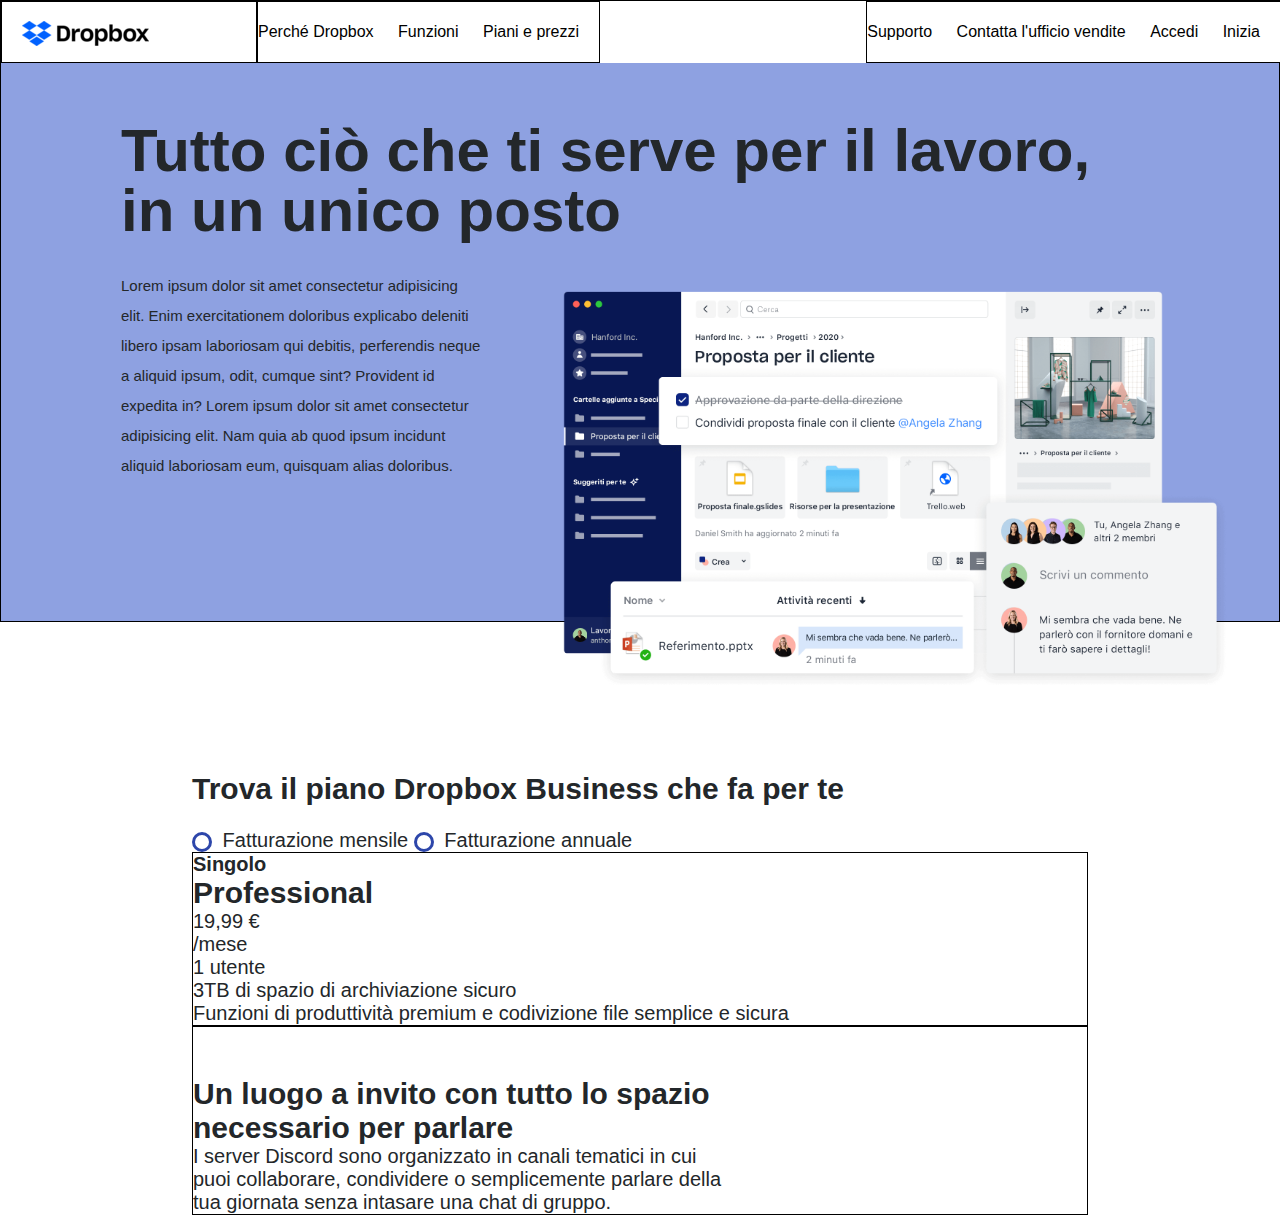
==== index.html @ 578ca5a3 "first commit: nav + header" ====
<!DOCTYPE html>
<html lang="en">
<head>
    <meta charset="UTF-8">
    <meta http-equiv="X-UA-Compatible" content="IE=edge">
    <meta name="viewport" content="width=device-width, initial-scale=1.0">
    <link rel="stylesheet" href="https://cdnjs.cloudflare.com/ajax/libs/font-awesome/6.0.0/css/all.min.css">
    <link rel="stylesheet" href="./css/style.css">
    <link rel="stylesheet" href="https://cdnjs.cloudflare.com/ajax/libs/font-awesome/6.0.0/css/all.min.css">
    <link rel="preconnect" href="https://fonts.googleapis.com">
    <link rel="preconnect" href="https://fonts.gstatic.com" crossorigin>
    <link href="https://fonts.googleapis.com/css2?family=Rubik+Mono+One&display=swap" rel="stylesheet">
    <title>Dropbox Replica</title>
</head>
<body>
    <!-- intestazione -->
    <header class="debug">
        <nav class="clearfix">
            <div class="left logo debug">
             <a href="#">   <img src="./img/logo-small.png" alt="">
            </a>
            </div>
            <ul class="left debug">
                <li><a href="#green">Perch&eacute; Dropbox</a></li>
                <li><a href="#red">Funzioni</a></li>
                <li><a href="#yellow">Piani e prezzi</a></li>
            </ul>
            <ul class="right debug">
                <li><a href="#red">Supporto</a></li>
                <li><a href="#green">Contatta l'ufficio vendite</a></li>
                <li><a href="#yellow">Accedi</a></li>
                <li><a href="#yellow">Inizia</a></li>
            </ul>
        </nav>
    
    <!-- / intestazione -->
    <!-- corpo -->
    
        <section class="clearfix" id="jumbotron">
            <h1>Tutto ciò che ti serve per il lavoro, in un unico posto</h1>
            <div class="left left-column">
                <p>
                    Lorem ipsum dolor sit amet consectetur adipisicing elit. Enim exercitationem doloribus explicabo deleniti libero ipsam laboriosam qui debitis, perferendis neque a aliquid ipsum, odit, cumque sint? Provident id expedita in? Lorem ipsum dolor sit amet consectetur adipisicing elit. Nam quia ab quod ipsum incidunt aliquid laboriosam eum, quisquam alias doloribus.
                </p>
            </div>
            <div class="right right-column">
                <img src="../img/jumbo.png" alt="">
            </div>
        </section>
</header>

<main>

        <section class="container-width">
                    <h2>
                       Trova il piano Dropbox Business che fa per te
                    </h2>
                    <br>
                        <ul>
                            <li>
                                <a href=""><span class="Check"></span></a> Fatturazione mensile
                            <li>
                                <a href=""><span class="Check"></span></a> Fatturazione annuale
                            </li>
                        </ul>
                        <div class="debug row">
                            <div class="column-left">
                                <h4>Singolo</h4>
                                <h2>Professional</h2>
                                <p>19,99 €</p>
                                <p>/mese</p>
                                <p>1 utente</p>
                                <p>3TB di spazio di archiviazione sicuro</p>
                                <p>Funzioni di produttività premium e codivizione file semplice e sicura</p>
                            </div>




                        </div>

                   
                      
               
            </div>
        </section>

                
                
                
        <section class="clearfix container-width">
            <div class="clearfix debug row">
                <div class="left-column right">
                    <img src="./img/item1.svg" alt="">
                </div>
            
           
                <div class="right-column left">
                    <h2>
                        Un luogo a invito con tutto lo spazio necessario per parlare
                    </h2>
                    <p>
                        I server Discord sono organizzato in canali tematici in cui puoi collaborare, condividere o semplicemente parlare della tua giornata senza intasare una chat di gruppo.
                    </p>
                </div>
            </div>
        </section>



</main>
        
        
     




    
    <!-- / corpo -->
    <!-- footer -->

    <!-- / footer -->
</body>
</html>
---- css/style.css ----
/* Reset */
*{
    margin: 0;
    padding:0;
    box-sizing: border-box;
}
/* General */
html{
    
    font-family: 'Rubik Mono One', sans-serif;
    scroll-behavior: smooth;
}
body{
     min-width: 1200px;
     /* font whitney  helvetica hue*/
     color: #23272a;
     font-family: Whitney,Helvetica Neue,Helvetica,Arial,sans-serif;
     font-size: 20px;
}
.clearfix:after{
    content: '';
    display: table;
    clear: both;
}

main{
    margin-top:150px
}
.debug{
   border: 1px solid black;
}
.btn {
    display: inline-block;
    border-radius: 40px;
    padding: 16px 32px;
    background-color: #8ea1e1;
    color: #fff;
    text-decoration: none;
}

.container {
    padding-left: 35px;
    margin-bottom: 12px;
    cursor: pointer;
    font-size: 22px;

  }
  
  .Check{
    color: blue;
    line-height: 30px;
    width: 20px;
    text-align: center;
    vertical-align: middle;
    display: inline-block;
    height: 20px; 
    font-size: 18px;
    border-radius: 50%;
    margin-right: 5px;
    border: 3px solid #2d46aa;
}
section ul li{
    display: inline;
    list-style: none;
}
  
  

/* main */
.container-width{
    width: 70%;
    margin: 0 auto;
}
#accedi{
    display: inline;
    float: right;
}
/* header */
header{
    line-height: 60px;
    background-color:white;
}


#jumbotron{
    height:620px;
    padding:120px;
    background-color: #8ea1e1;
    width: 100%;
}
header p {
    line-height: 30px;
}



/* NavBar */
nav .logo img{
    vertical-align: middle;
}
nav .logo{
    padding-left: 20px;
    width: 20%;
}
nav{
    background-color: white;
    width: 100%;
    position: fixed;
}
nav ul li{
    display: inline-block;
    
}
nav li a{
    text-decoration: none;
    color: black;
}
nav ul:nth-child(3){
    text-align: right;
}
nav ul{
    font-size: 16px;
   
 }
nav li{
    padding-right: 20px;
    list-style-type: none;
}
#accedi{
    text-align: right;
    width: 15%;
}
#accedi .btn{
    padding: 10px 14px;
    background-color: #fff;
    font-size: 14px;
    color: #23272a;
    display: inline;
}

nav li a:hover{
    color: red;
    box-shadow: 0 3px 6px 0 rgba(0, 0, 0,  0.5);
}
nav li a:active{
    background-color: #dedede;
}

/* / NavBar */

h1{
    font-size: 60px;
}


.right-column img{
    width: 700px;

}

.row{
    
   
}

.left-column{
    width: 35%;
}
.left-column p{
    margin-top: 30px;
    font-size: 15px;
}

.right-column{
    margin-top:50px;
    width: 60%;
}

div svg{
    color:#f6f6f6;
}


.left{
    float: left;
}

.right{
    float: right;
}
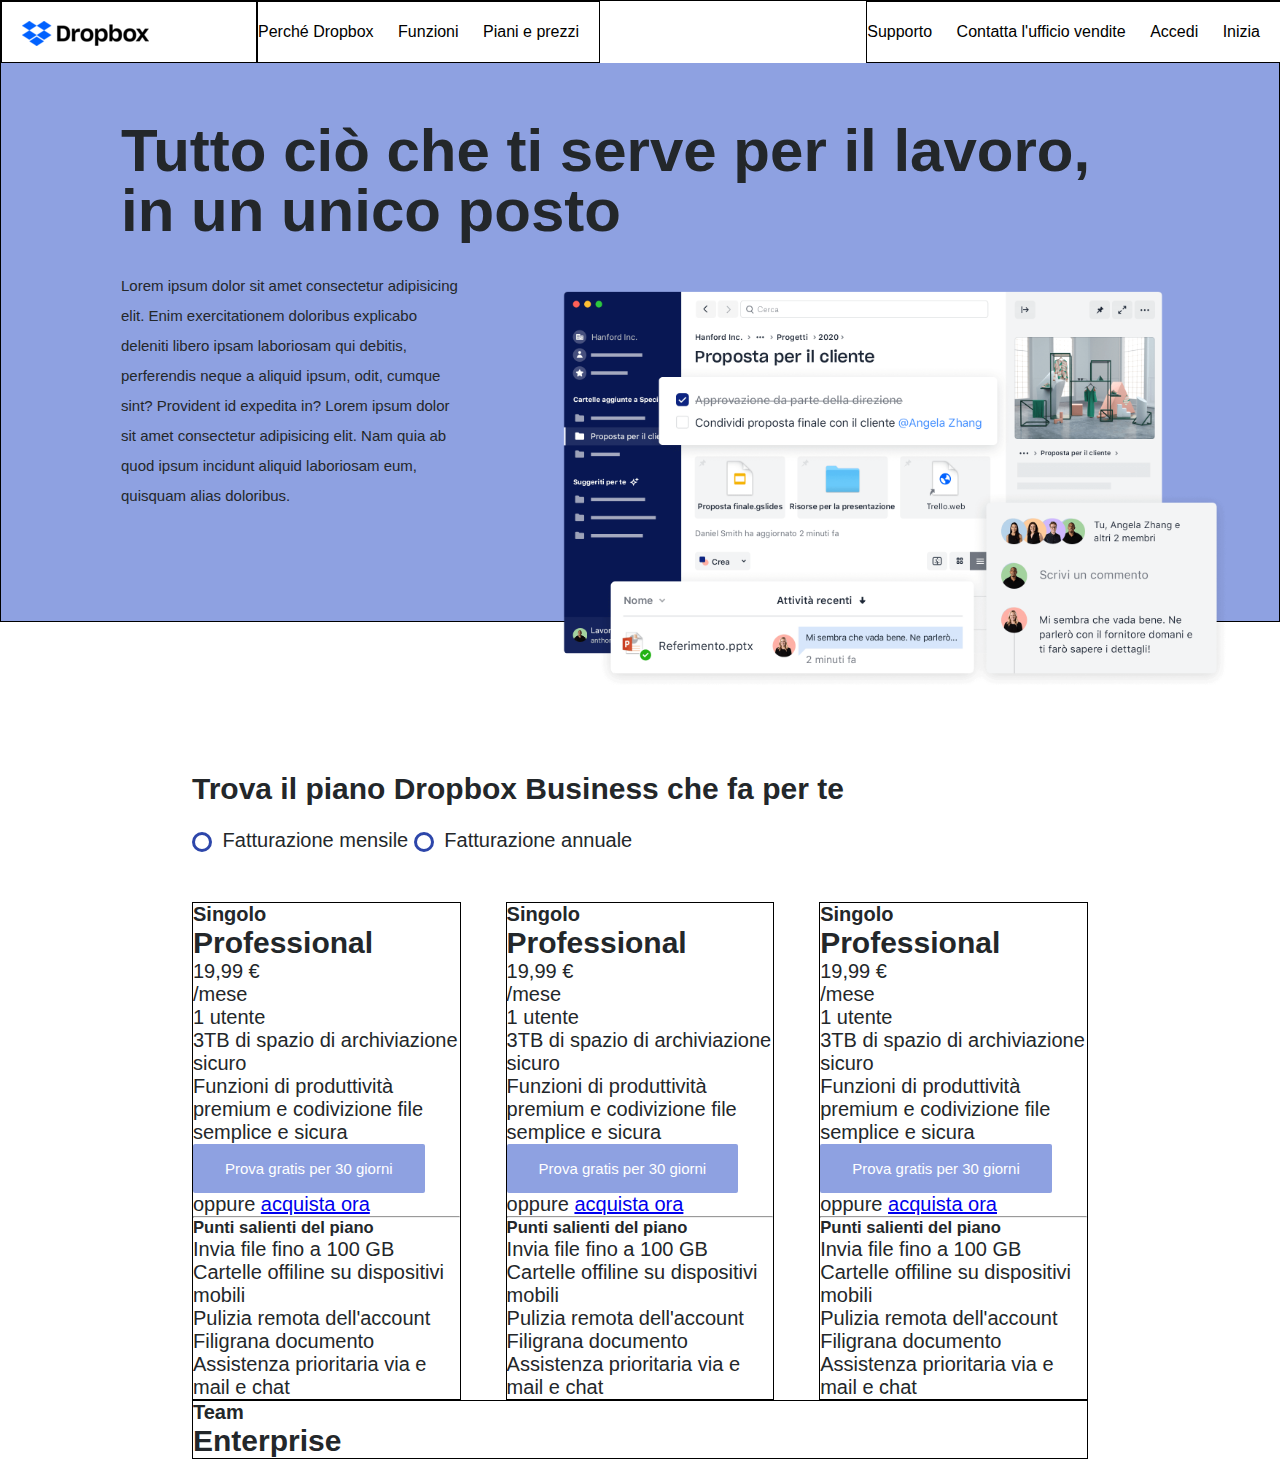
==== commit 1c04ee4b: "second section" ====
--- a/index.html
+++ b/index.html
@@ -49,9 +49,8 @@
         </section>
 </header>
 
-<main>
-
-        <section class="container-width">
+<main class="clearfix">
+        <section class="clearfix container-width">
                     <h2>
                        Trova il piano Dropbox Business che fa per te
                     </h2>
@@ -63,8 +62,8 @@
                                 <a href=""><span class="Check"></span></a> Fatturazione annuale
                             </li>
                         </ul>
-                        <div class="debug row">
-                            <div class="column-left">
+                        <div class="row">
+                            <div class="left debug column">
                                 <h4>Singolo</h4>
                                 <h2>Professional</h2>
                                 <p>19,99 €</p>
@@ -72,43 +71,94 @@
                                 <p>1 utente</p>
                                 <p>3TB di spazio di archiviazione sicuro</p>
                                 <p>Funzioni di produttività premium e codivizione file semplice e sicura</p>
+                                <div class="btn">
+                                    Prova gratis per 30 giorni
+                                </div>
+                                <p>oppure <a href="#">acquista ora</a></p>
+                                <hr>
+                                <h5>
+                                    Punti salienti del piano
+                                </h5> 
+                                <ul>
+                                    <li>Invia file fino a 100 GB</li>
+                                    <li>Cartelle offiline su dispositivi mobili</li>
+                                    <li>Pulizia remota dell'account</li>
+                                    <li>Filigrana documento</li>
+                                    <li>Assistenza prioritaria via e mail e chat</li>
+                                </ul>
                             </div>
+
+                            <div class="left debug column-central">
+                                <h4>Singolo</h4>
+                                <h2>Professional</h2>
+                                <p>19,99 €</p>
+                                <p>/mese</p>
+                                <p>1 utente</p>
+                                <p>3TB di spazio di archiviazione sicuro</p>
+                                <p>Funzioni di produttività premium e codivizione file semplice e sicura</p>
+                                <div class="btn">
+                                    Prova gratis per 30 giorni
+                                </div>
+                                <p>oppure <a href="#">acquista ora</a></p>
+                                <hr>
+                                <h5>
+                                    Punti salienti del piano
+                                </h5> 
+                                <ul>
+                                    <li>Invia file fino a 100 GB</li>
+                                    <li>Cartelle offiline su dispositivi mobili</li>
+                                    <li>Pulizia remota dell'account</li>
+                                    <li>Filigrana documento</li>
+                                    <li>Assistenza prioritaria via e mail e chat</li>
+                                </ul>
+                            </div>
+
+                            <div class="left debug column">
+                                <h4>Singolo</h4>
+                                <h2>Professional</h2>
+                                <p>19,99 €</p>
+                                <p>/mese</p>
+                                <p>1 utente</p>
+                                <p>3TB di spazio di archiviazione sicuro</p>
+                                <p>Funzioni di produttività premium e codivizione file semplice e sicura</p>
+                                <div class="btn">
+                                    Prova gratis per 30 giorni
+                                </div>
+                                <p>oppure <a href="#">acquista ora</a></p>
+                                <hr>
+                                <h5>
+                                    Punti salienti del piano
+                                </h5> 
+                                <ul>
+                                    <li>Invia file fino a 100 GB</li>
+                                    <li>Cartelle offiline su dispositivi mobili</li>
+                                    <li>Pulizia remota dell'account</li>
+                                    <li>Filigrana documento</li>
+                                    <li>Assistenza prioritaria via e mail e chat</li>
+                                </ul>
+                            </div>
+                        </section>  
+
+                         <article class="debug container-width">
+                             <h4>Team</h4>
+                             <h2>Enterprise</h2>
 
 
 
 
-                        </div>
-
-                   
-                      
-               
-            </div>
-        </section>
-
-                
-                
-                
-        <section class="clearfix container-width">
-            <div class="clearfix debug row">
-                <div class="left-column right">
-                    <img src="./img/item1.svg" alt="">
-                </div>
-            
-           
-                <div class="right-column left">
-                    <h2>
-                        Un luogo a invito con tutto lo spazio necessario per parlare
-                    </h2>
-                    <p>
-                        I server Discord sono organizzato in canali tematici in cui puoi collaborare, condividere o semplicemente parlare della tua giornata senza intasare una chat di gruppo.
-                    </p>
-                </div>
-            </div>
-        </section>
 
 
 
-</main>
+
+
+
+
+                         </article>       
+
+
+
+
+                    </main>
         
         
      
--- a/css/style.css
+++ b/css/style.css
@@ -24,28 +24,23 @@
 }
 
 main{
-    margin-top:150px
+    width: 100%;
+    margin-top:150px;
 }
+
 .debug{
    border: 1px solid black;
 }
 .btn {
     display: inline-block;
-    border-radius: 40px;
+    border-radius: 2px;
     padding: 16px 32px;
     background-color: #8ea1e1;
     color: #fff;
     text-decoration: none;
+    font-size: 15px;
 }
 
-.container {
-    padding-left: 35px;
-    margin-bottom: 12px;
-    cursor: pointer;
-    font-size: 22px;
-
-  }
-  
   .Check{
     color: blue;
     line-height: 30px;
@@ -62,6 +57,9 @@
 section ul li{
     display: inline;
     list-style: none;
+}
+div ul li{
+    display: block;
 }
   
   
@@ -157,14 +155,22 @@
     width: 700px;
 
 }
-
+section .container-width{
+    width: 100%;
+}
 .row{
-    
-   
+    padding-top: 50px;
+    width: 100%;
 }
-
+.column{
+    width:30%
+}   
 .left-column{
-    width: 35%;
+    width: 33%;
+}
+.column-central{
+    width: 30%;
+    margin:0 5%;   
 }
 .left-column p{
     margin-top: 30px;
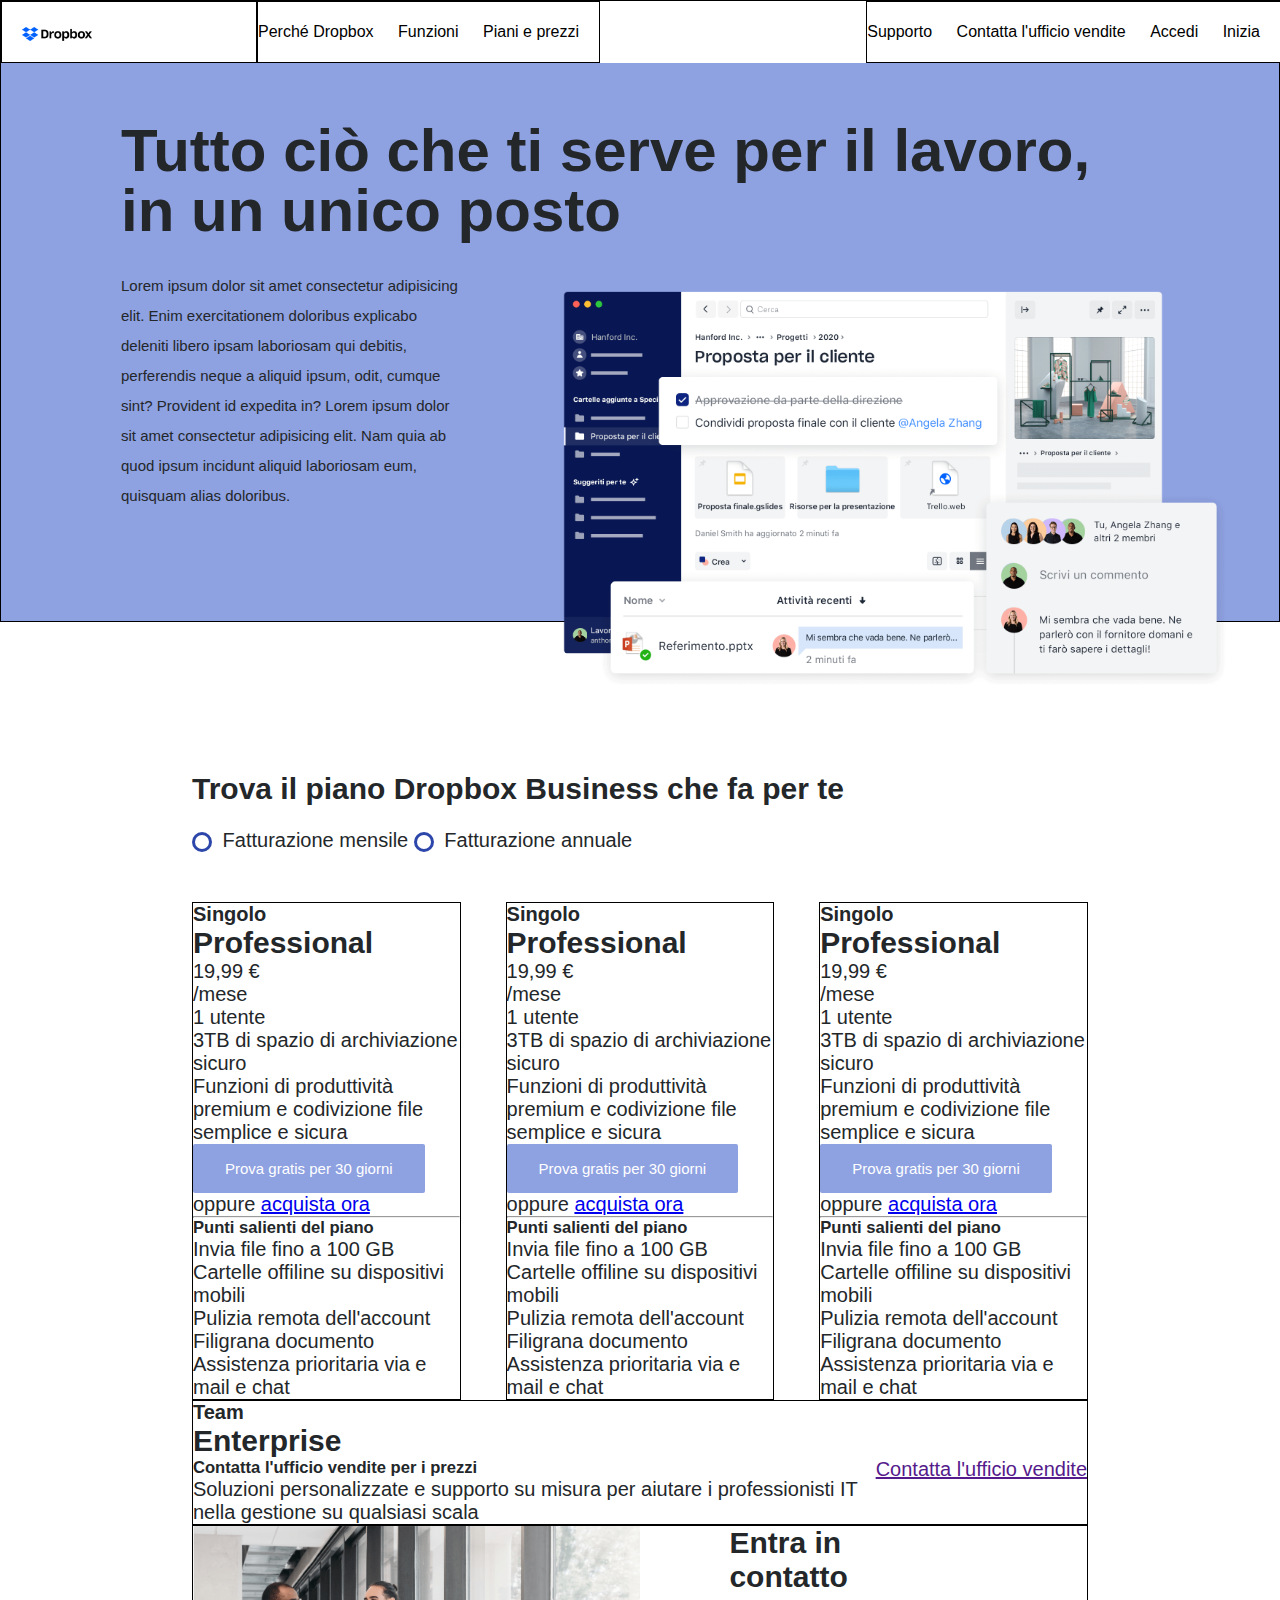
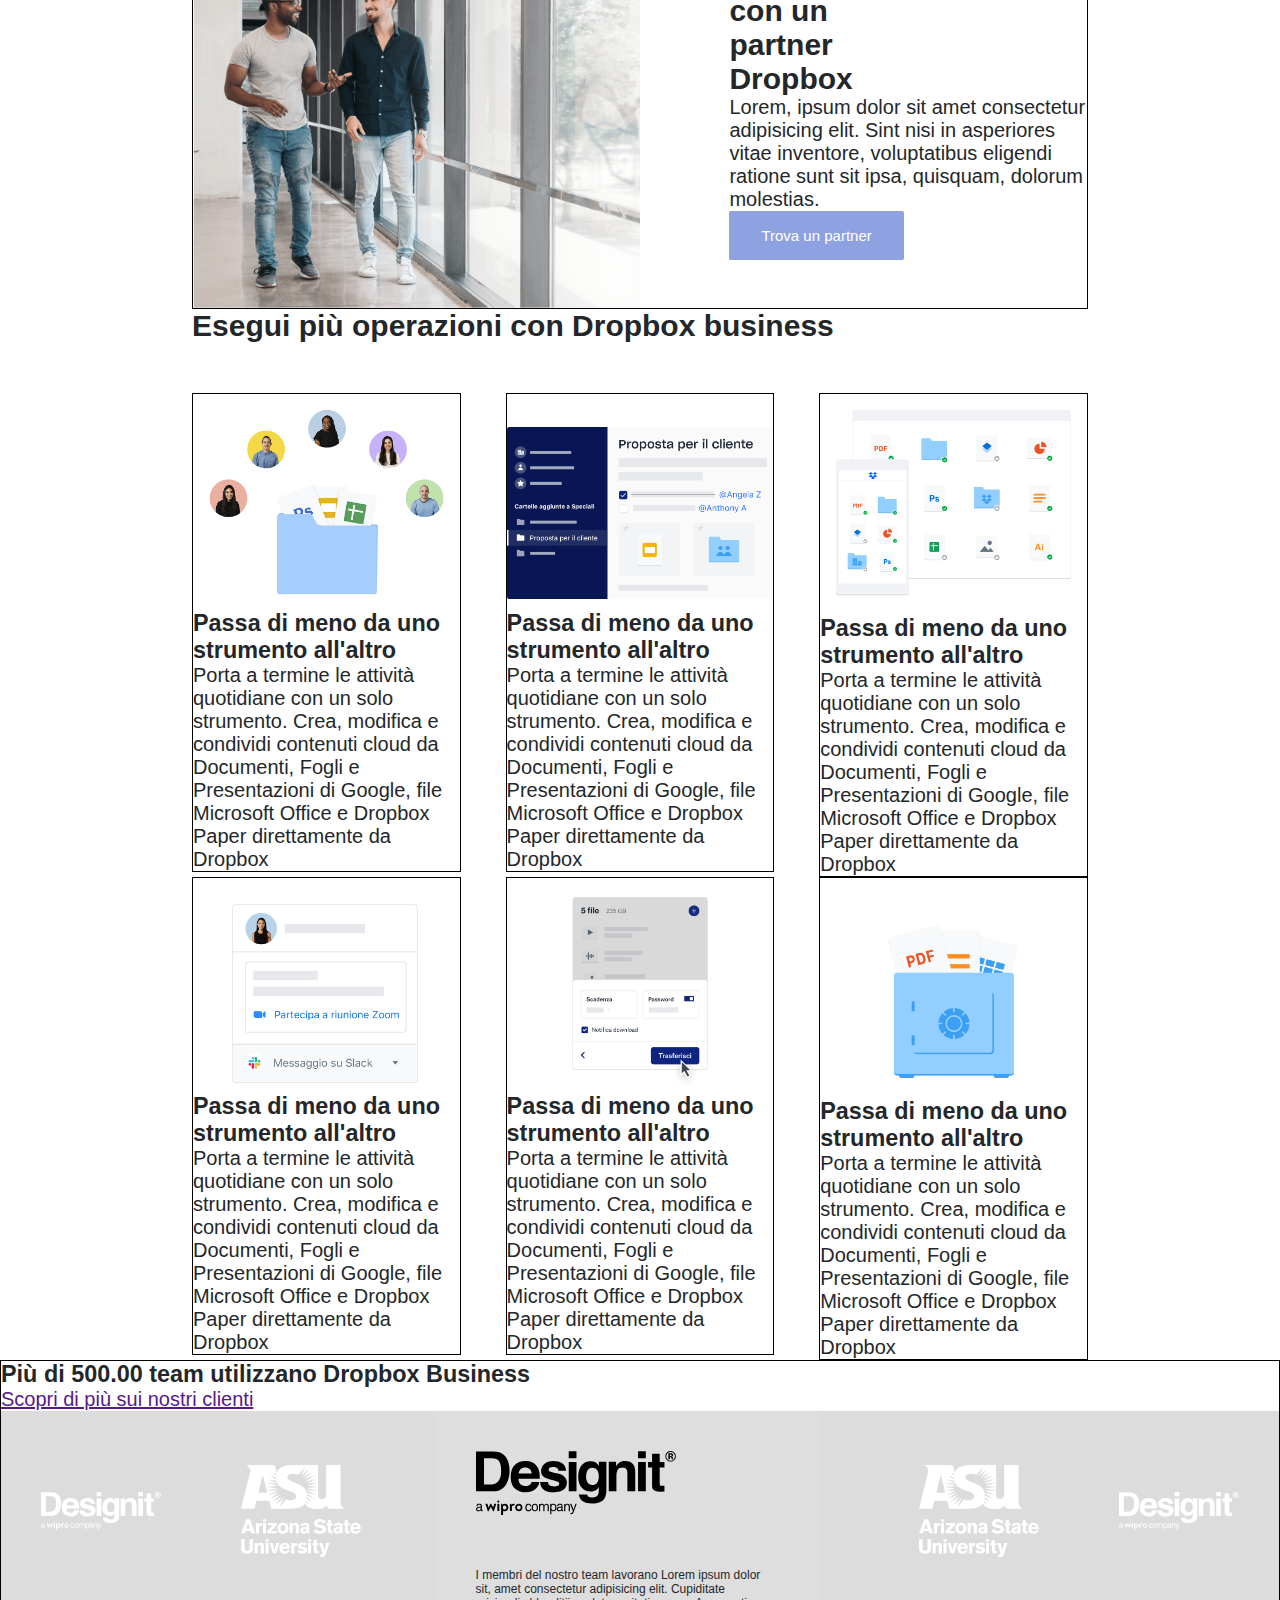
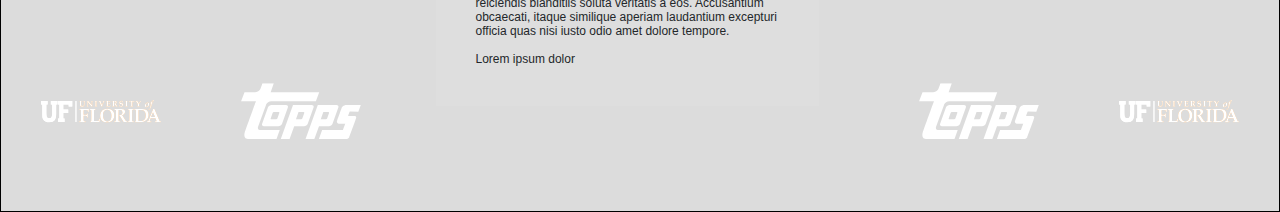
==== commit f4e46ab4: "section 5 almost complete" ====
--- a/index.html
+++ b/index.html
@@ -139,21 +139,144 @@
                             </div>
                         </section>  
 
-                         <article class="debug container-width">
+                         <article class="clearfix debug container-width">
                              <h4>Team</h4>
                              <h2>Enterprise</h2>
-
-
-
-
-
-
-
-
-
-
-
-                         </article>       
+                             <a class="right" href="">Contatta l'ufficio vendite</a>
+                             <h5>Contatta l'ufficio vendite per i prezzi</h5>
+                             <p>Soluzioni personalizzate e supporto su misura per aiutare i professionisti IT nella gestione su qualsiasi scala</p>
+                         </article>   
+                         
+                         <section class="container-width clearfix debug">
+                             <div>
+                             <img class="partner-image left" src="./img/partner.png" alt="">
+                             <div class="container-section right">
+                             <h2>
+                                 Entra in contatto con un partner Dropbox
+                             </h2>
+                             <p>
+                                 Lorem, ipsum dolor sit amet consectetur adipisicing elit. Sint nisi in asperiores vitae inventore, voluptatibus eligendi ratione sunt sit ipsa, quisquam, dolorum molestias.
+                             </p>
+                             <a href="#" class="btn">Trova un partner</a>
+                            </div>
+                            </div>
+                         </section>
+
+                         <section class="clearfix container-width">
+                             <h2>Esegui più operazioni con Dropbox business</h2>
+                            <div class="row">
+                                <div class="left debug column">
+                                    <img src="./img/business-feature-switching-tools.png" class="left" alt="">
+                                    <h3>
+                                        Passa di meno da uno strumento all'altro
+                                    </h3>
+                                    <p>Porta a termine le attività quotidiane con un solo strumento. Crea, modifica e condividi contenuti cloud da Documenti, Fogli e Presentazioni di Google, file Microsoft Office e Dropbox Paper direttamente da Dropbox</p>
+                                </div>
+
+                                <div class="left debug column-central">
+                                    <img src="./img/business-feature-coordinate-it.png" class="left" alt="">
+                                    <h3>
+                                        Passa di meno da uno strumento all'altro
+                                    </h3>
+                                    <p>Porta a termine le attività quotidiane con un solo strumento. Crea, modifica e condividi contenuti cloud da Documenti, Fogli e Presentazioni di Google, file Microsoft Office e Dropbox Paper direttamente da Dropbox</p>
+                                </div>
+                                <div class="left debug column">
+                                    <img src="./img/business-feature-multi-device.png" alt="">
+                                    <h3>
+                                        Passa di meno da uno strumento all'altro
+                                    </h3>
+                                    <p>Porta a termine le attività quotidiane con un solo strumento. Crea, modifica e condividi contenuti cloud da Documenti, Fogli e Presentazioni di Google, file Microsoft Office e Dropbox Paper direttamente da Dropbox</p>
+                                </div>
+
+
+                                
+                                <div class="left debug column">
+                                    <img src="./img/business-feature-integrations-it.png" class="left" alt="">
+                                    <h3>
+                                        Passa di meno da uno strumento all'altro
+                                    </h3>
+                                    <p>Porta a termine le attività quotidiane con un solo strumento. Crea, modifica e condividi contenuti cloud da Documenti, Fogli e Presentazioni di Google, file Microsoft Office e Dropbox Paper direttamente da Dropbox</p>
+                                </div>
+                                <div class="left debug column-central">
+                                    <img src="./img/business-feature-send-files-it.png" class="left" alt="">
+                                    <h3>
+                                        Passa di meno da uno strumento all'altro
+                                    </h3>
+                                    <p>Porta a termine le attività quotidiane con un solo strumento. Crea, modifica e condividi contenuti cloud da Documenti, Fogli e Presentazioni di Google, file Microsoft Office e Dropbox Paper direttamente da Dropbox</p>
+                                </div>
+                                <div class="left debug column">
+                                    <img src="./img/business-feature-security.png" alt="">
+                                    <h3>
+                                        Passa di meno da uno strumento all'altro
+                                    </h3>
+                                    <p >Porta a termine le attività quotidiane con un solo strumento. Crea, modifica e condividi contenuti cloud da Documenti, Fogli e Presentazioni di Google, file Microsoft Office e Dropbox Paper direttamente da Dropbox</p>
+                                </div>
+                            </div>
+                         </section>
+
+                         <section class="debug clearfix">
+                             <h3>
+                                 Più di 500.00 team utilizzano Dropbox Business
+                             </h3>
+
+                             <p>
+                                <a href="">Scopri di più sui nostri clienti</a> 
+                             </p>
+
+                             <div class="clearfix container-square">
+
+                                 <div class="clearfix left column3">
+
+                                     <div class="square left">
+                                         <img class="centered" src="./img/designit.svg" alt="">
+                                    </div>
+                                     <div class="square left">
+                                        <img class="centered" src="./img/arizona_state_university.svg" alt="">
+                                     </div>
+                                     <div class="square left">
+                                        <img class="centered" src="./img/university_of_florida.svg" alt="">
+                                     </div>
+                                     <div class="square left">
+                                         <img class="centered" src="./img/topps.svg" alt="">
+                                     </div>
+                                 </div>
+
+
+
+                                 <div class="column2 left">
+                                     <img src="./img/designit.svg" alt="">
+                                     <p>
+                                      I membri del nostro team lavorano Lorem ipsum dolor sit, amet consectetur adipisicing elit. Cupiditate reiciendis blanditiis soluta veritatis a eos. Accusantium obcaecati, itaque similique aperiam laudantium excepturi officia quas nisi iusto odio amet dolore tempore.
+                                    </p>
+                                    <br>
+                                    Lorem ipsum dolor
+                                     
+                                 </div>
+
+
+
+                                 <div class="column3 right">
+                                    <div class="square right">
+                                        <img class="centered" src="./img/designit.svg" alt="">
+                                   </div>
+                                    <div class="square right">
+                                       <img class="centered" src="./img/arizona_state_university.svg" alt="">
+                                    </div>
+                                    <div class="square right">
+                                       <img class="centered" src="./img/university_of_florida.svg" alt="">
+                                    </div>
+                                    <div class="square right">
+                                        <img class="centered" src="./img/topps.svg" alt="">
+                                    </div>
+                                     
+                                 </div>
+                             </div>
+
+
+
+
+
+                         </section>
 
 
 
--- a/css/style.css
+++ b/css/style.css
@@ -11,12 +11,15 @@
     scroll-behavior: smooth;
 }
 body{
-     min-width: 1200px;
+     min-width: 938px;
      /* font whitney  helvetica hue*/
      color: #23272a;
      font-family: Whitney,Helvetica Neue,Helvetica,Arial,sans-serif;
      font-size: 20px;
 }
+section div img{
+    width:100%;
+}
 .clearfix:after{
     content: '';
     display: table;
@@ -26,6 +29,9 @@
 main{
     width: 100%;
     margin-top:150px;
+}
+header{
+    width: 100%;
 }
 
 .debug{
@@ -101,6 +107,7 @@
     width: 20%;
 }
 nav{
+    min-width: 980px;
     background-color: white;
     width: 100%;
     position: fixed;
@@ -149,6 +156,27 @@
 h1{
     font-size: 60px;
 }
+div img{
+    width: 30%;
+}
+.column2{
+    padding: 40px;
+    font-size:12px;
+    width: 30%;
+    background-color: #dedede;
+}
+
+
+
+.column2 img{
+    padding-bottom: 50px;
+    width: 200px;
+    
+}
+.column3{
+    min-width: 200px;
+    width: 34%;
+}
 
 
 .right-column img{
@@ -158,6 +186,34 @@
 section .container-width{
     width: 100%;
 }
+.container-section{
+    width: 40%;
+}
+.container-square{
+    min-width: 1200px;
+    background-color: #dcdcdc;
+    width: 100%;
+}
+.square img{
+    filter: invert(100%);
+    vertical-align: middle;
+    width: 60%;
+}
+.centered{
+    position: absolute;
+    top:50%;
+    left:50%;
+    transform: translate(-50%, -50%);
+}
+.square{
+    position: relative;
+    width: 200px;
+    height: 200px;
+}
+div .column3{
+   
+}
+
 .row{
     padding-top: 50px;
     width: 100%;
@@ -165,6 +221,7 @@
 .column{
     width:30%
 }   
+
 .left-column{
     width: 33%;
 }
@@ -177,14 +234,23 @@
     font-size: 15px;
 }
 
+div .partner-image{
+    width: 50%;
+}
+div h2 {
+    width: 40%;
+}
+
 .right-column{
     margin-top:50px;
     width: 60%;
 }
 
-div svg{
-    color:#f6f6f6;
-}
+
+
+
+
+
 
 
 .left{
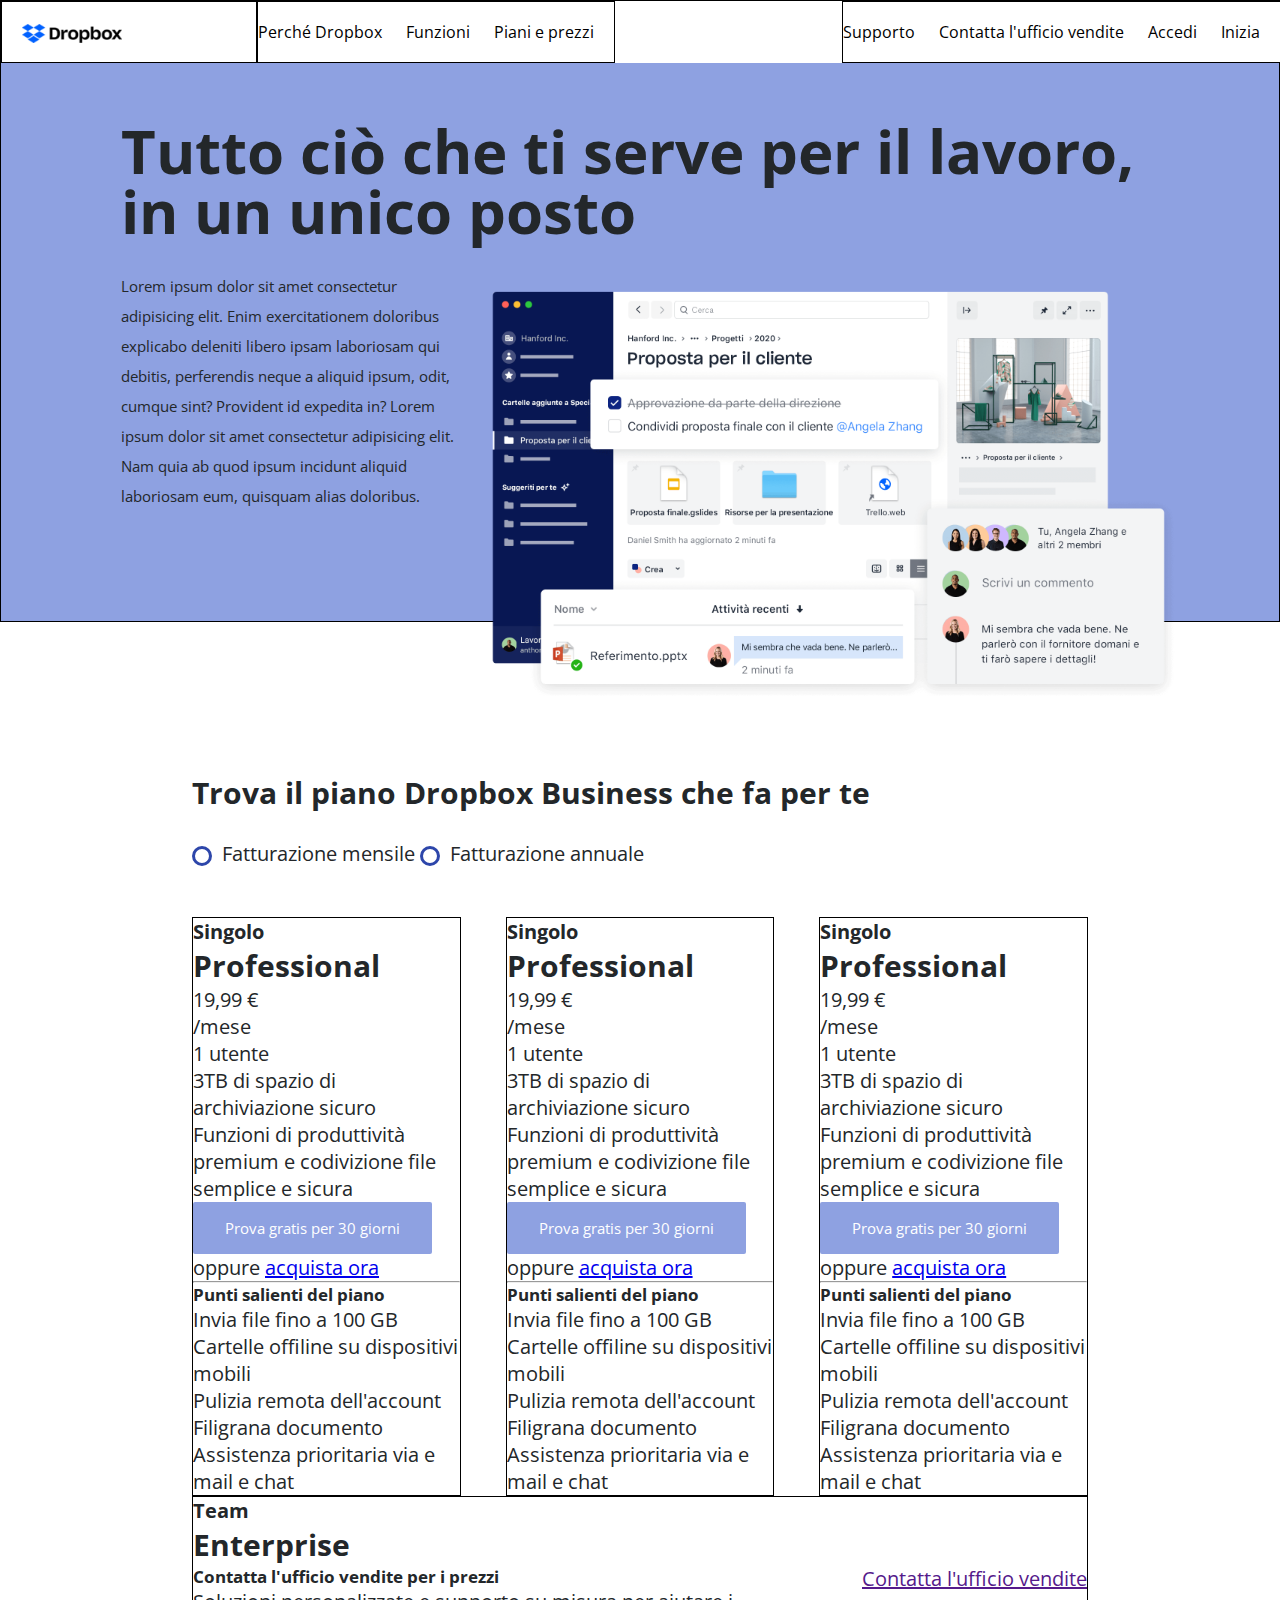
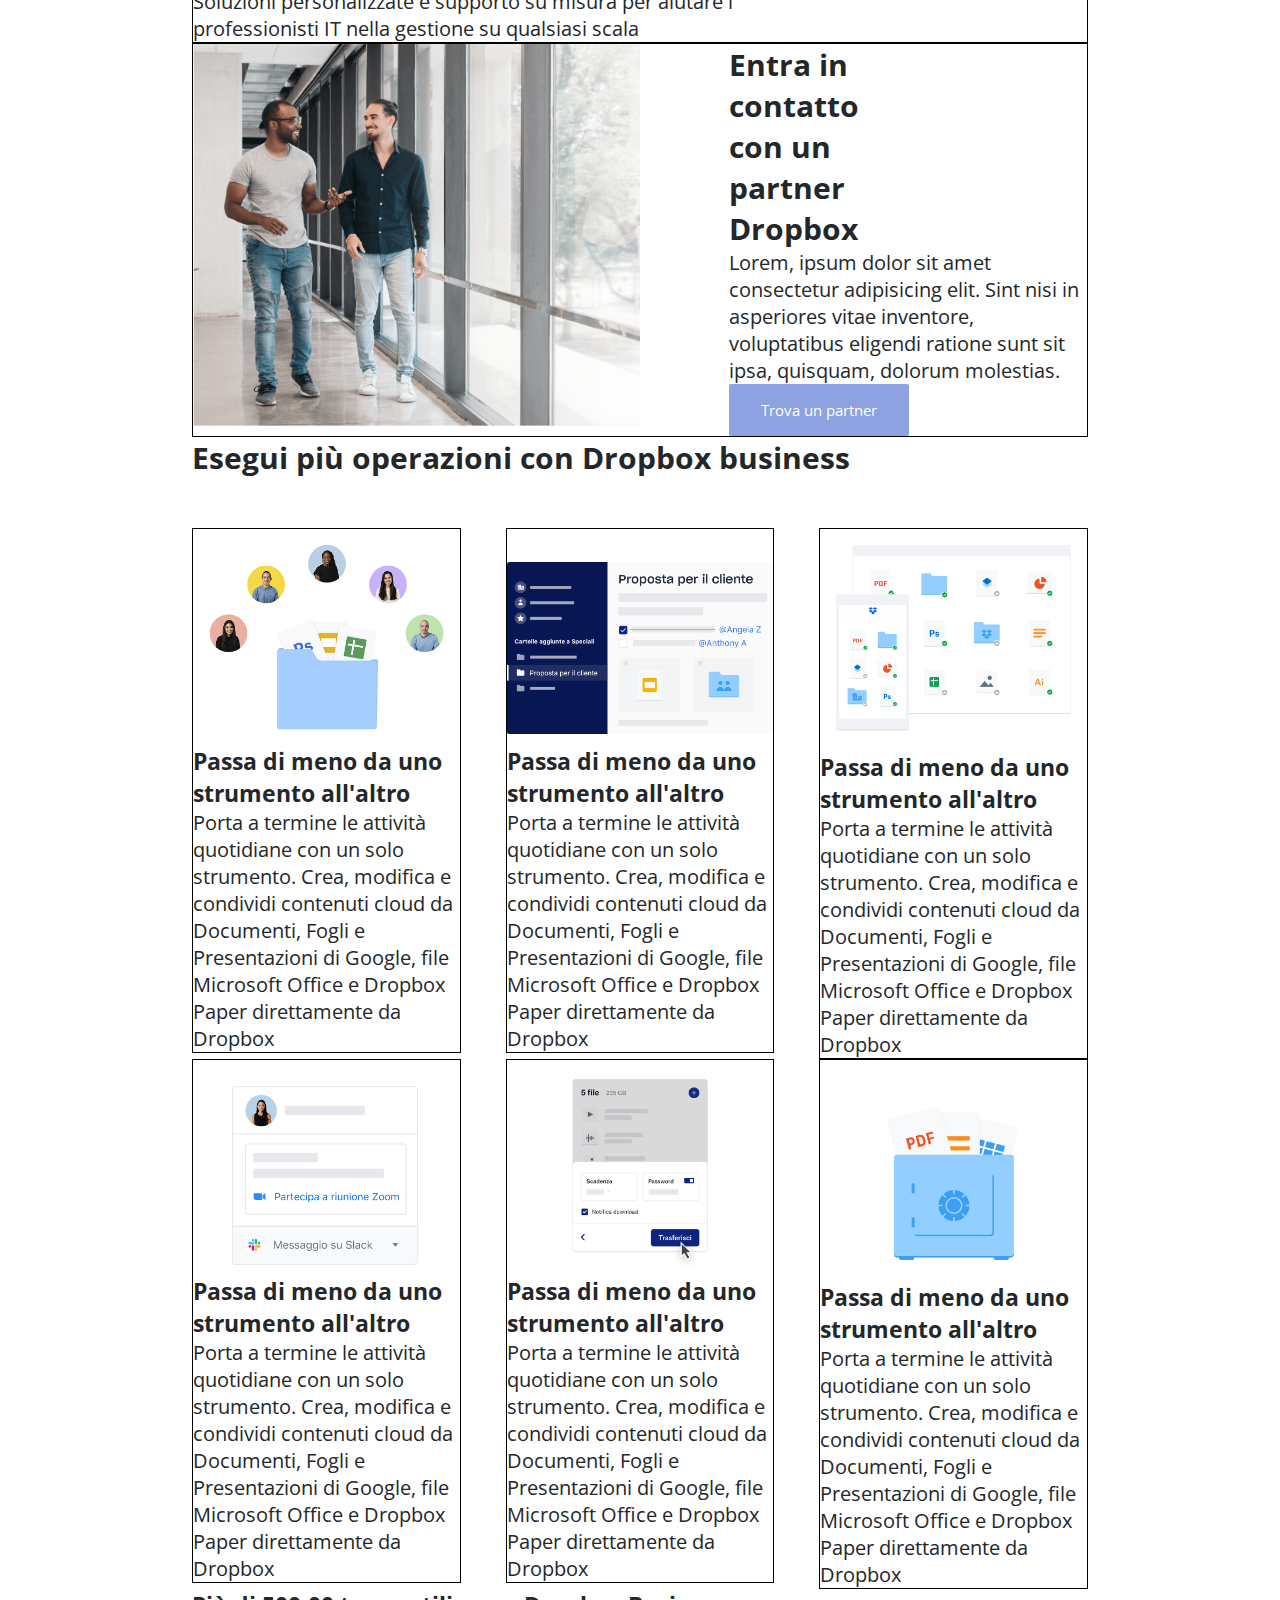
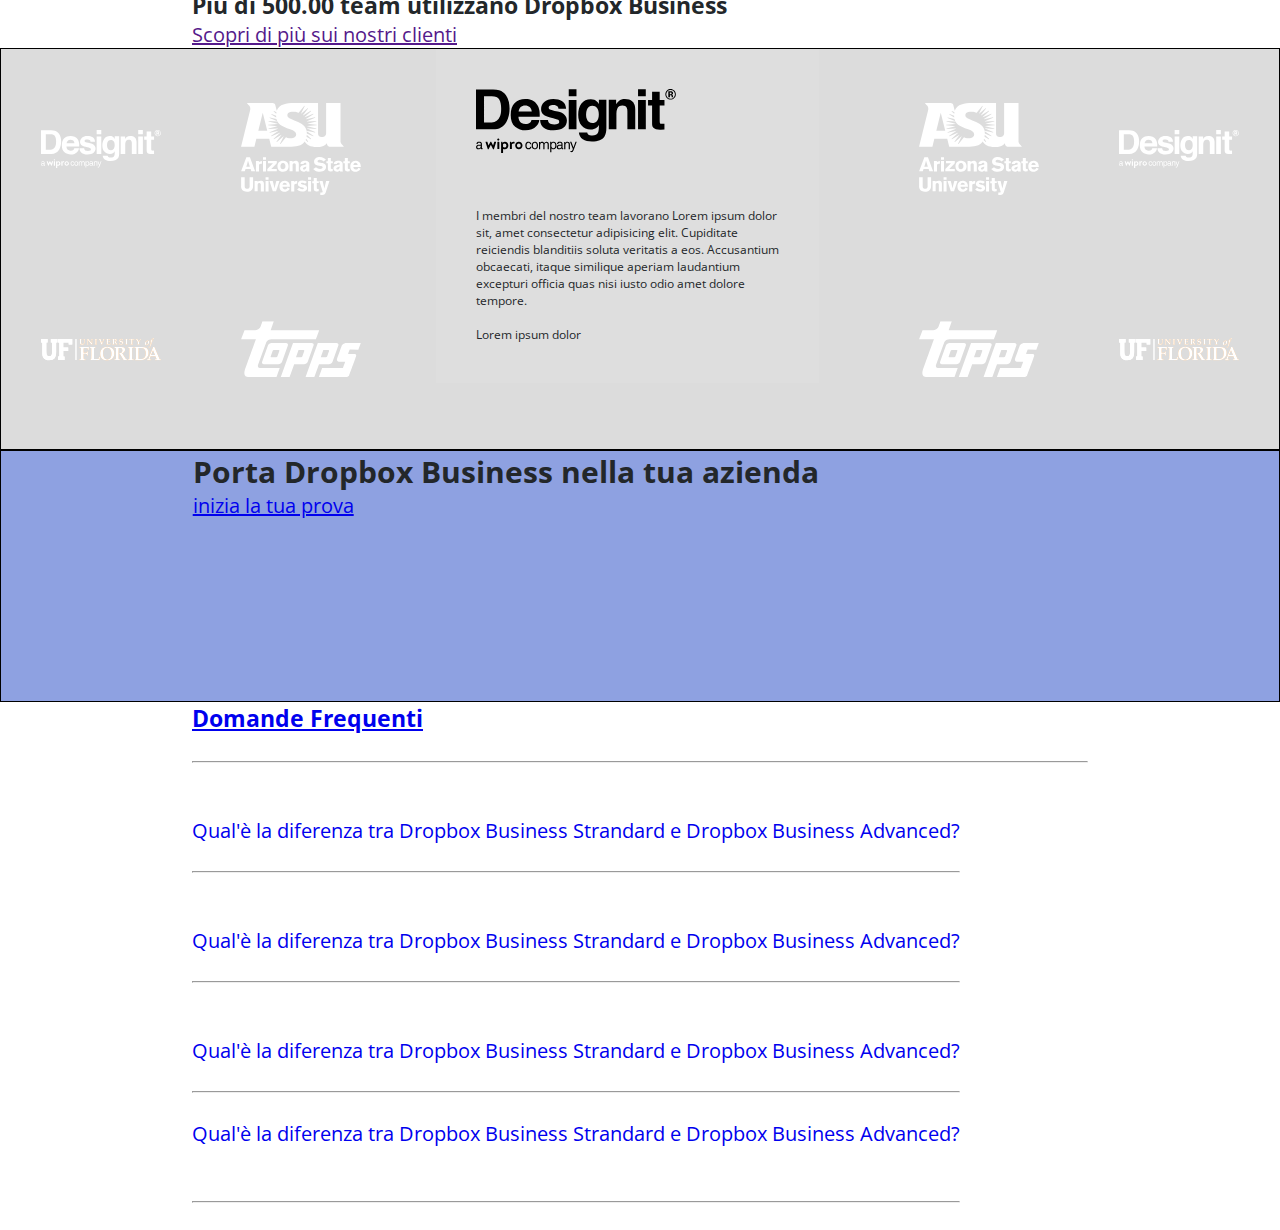
==== commit ae9003c5: "indentation + comments on css, html + minor adjustment" ====
--- a/index.html
+++ b/index.html
@@ -1,298 +1,317 @@
 <!DOCTYPE html>
 <html lang="en">
-<head>
-    <meta charset="UTF-8">
-    <meta http-equiv="X-UA-Compatible" content="IE=edge">
-    <meta name="viewport" content="width=device-width, initial-scale=1.0">
-    <link rel="stylesheet" href="https://cdnjs.cloudflare.com/ajax/libs/font-awesome/6.0.0/css/all.min.css">
-    <link rel="stylesheet" href="./css/style.css">
-    <link rel="stylesheet" href="https://cdnjs.cloudflare.com/ajax/libs/font-awesome/6.0.0/css/all.min.css">
-    <link rel="preconnect" href="https://fonts.googleapis.com">
-    <link rel="preconnect" href="https://fonts.gstatic.com" crossorigin>
-    <link href="https://fonts.googleapis.com/css2?family=Rubik+Mono+One&display=swap" rel="stylesheet">
-    <title>Dropbox Replica</title>
-</head>
-<body>
-    <!-- intestazione -->
-    <header class="debug">
-        <nav class="clearfix">
+   <head>
+      <meta charset="UTF-8">
+      <meta http-equiv="X-UA-Compatible" content="IE=edge">
+      <meta name="viewport" content="width=device-width, initial-scale=1.0">
+      <link rel="stylesheet" href="https://cdnjs.cloudflare.com/ajax/libs/font-awesome/6.0.0/css/all.min.css">
+      <link rel="stylesheet" href="./css/style.css">
+      <link rel="preconnect" href="https://fonts.googleapis.com">
+      <link rel="preconnect" href="https://fonts.gstatic.com" crossorigin>
+      <link href="https://fonts.googleapis.com/css2?family=Open+Sans:wght@300;400;500;600;700;800&display=swap" rel="stylesheet">
+      <title>Dropbox Replica</title>
+   </head>
+   <body>
+      <!-- intestazione -->
+      <header class="debug">
+         <nav class="clearfix">
             <div class="left logo debug">
-             <a href="#">   <img src="./img/logo-small.png" alt="">
-            </a>
+               <a href="#">   <img src="./img/logo-small.png" alt="">
+               </a>
             </div>
             <ul class="left debug">
-                <li><a href="#green">Perch&eacute; Dropbox</a></li>
-                <li><a href="#red">Funzioni</a></li>
-                <li><a href="#yellow">Piani e prezzi</a></li>
+               <li><a href="#green">Perch&eacute; Dropbox</a></li>
+               <li><a href="#red">Funzioni</a></li>
+               <li><a href="#yellow">Piani e prezzi</a></li>
             </ul>
             <ul class="right debug">
-                <li><a href="#red">Supporto</a></li>
-                <li><a href="#green">Contatta l'ufficio vendite</a></li>
-                <li><a href="#yellow">Accedi</a></li>
-                <li><a href="#yellow">Inizia</a></li>
+               <li><a href="#red">Supporto</a></li>
+               <li><a href="#green">Contatta l'ufficio vendite</a></li>
+               <li><a href="#yellow">Accedi</a></li>
+               <li><a href="#yellow">Inizia</a></li>
             </ul>
-        </nav>
-    
-    <!-- / intestazione -->
-    <!-- corpo -->
-    
-        <section class="clearfix" id="jumbotron">
+         </nav>
+         <section class="clearfix" id="jumbotron">
             <h1>Tutto ciò che ti serve per il lavoro, in un unico posto</h1>
             <div class="left left-column">
-                <p>
-                    Lorem ipsum dolor sit amet consectetur adipisicing elit. Enim exercitationem doloribus explicabo deleniti libero ipsam laboriosam qui debitis, perferendis neque a aliquid ipsum, odit, cumque sint? Provident id expedita in? Lorem ipsum dolor sit amet consectetur adipisicing elit. Nam quia ab quod ipsum incidunt aliquid laboriosam eum, quisquam alias doloribus.
-                </p>
-            </div>
-            <div class="right right-column">
-                <img src="../img/jumbo.png" alt="">
-            </div>
-        </section>
-</header>
-
-<main class="clearfix">
-        <section class="clearfix container-width">
-                    <h2>
-                       Trova il piano Dropbox Business che fa per te
-                    </h2>
-                    <br>
-                        <ul>
-                            <li>
-                                <a href=""><span class="Check"></span></a> Fatturazione mensile
-                            <li>
-                                <a href=""><span class="Check"></span></a> Fatturazione annuale
-                            </li>
-                        </ul>
-                        <div class="row">
-                            <div class="left debug column">
-                                <h4>Singolo</h4>
-                                <h2>Professional</h2>
-                                <p>19,99 €</p>
-                                <p>/mese</p>
-                                <p>1 utente</p>
-                                <p>3TB di spazio di archiviazione sicuro</p>
-                                <p>Funzioni di produttività premium e codivizione file semplice e sicura</p>
-                                <div class="btn">
-                                    Prova gratis per 30 giorni
-                                </div>
-                                <p>oppure <a href="#">acquista ora</a></p>
-                                <hr>
-                                <h5>
-                                    Punti salienti del piano
-                                </h5> 
-                                <ul>
-                                    <li>Invia file fino a 100 GB</li>
-                                    <li>Cartelle offiline su dispositivi mobili</li>
-                                    <li>Pulizia remota dell'account</li>
-                                    <li>Filigrana documento</li>
-                                    <li>Assistenza prioritaria via e mail e chat</li>
-                                </ul>
-                            </div>
-
-                            <div class="left debug column-central">
-                                <h4>Singolo</h4>
-                                <h2>Professional</h2>
-                                <p>19,99 €</p>
-                                <p>/mese</p>
-                                <p>1 utente</p>
-                                <p>3TB di spazio di archiviazione sicuro</p>
-                                <p>Funzioni di produttività premium e codivizione file semplice e sicura</p>
-                                <div class="btn">
-                                    Prova gratis per 30 giorni
-                                </div>
-                                <p>oppure <a href="#">acquista ora</a></p>
-                                <hr>
-                                <h5>
-                                    Punti salienti del piano
-                                </h5> 
-                                <ul>
-                                    <li>Invia file fino a 100 GB</li>
-                                    <li>Cartelle offiline su dispositivi mobili</li>
-                                    <li>Pulizia remota dell'account</li>
-                                    <li>Filigrana documento</li>
-                                    <li>Assistenza prioritaria via e mail e chat</li>
-                                </ul>
-                            </div>
-
-                            <div class="left debug column">
-                                <h4>Singolo</h4>
-                                <h2>Professional</h2>
-                                <p>19,99 €</p>
-                                <p>/mese</p>
-                                <p>1 utente</p>
-                                <p>3TB di spazio di archiviazione sicuro</p>
-                                <p>Funzioni di produttività premium e codivizione file semplice e sicura</p>
-                                <div class="btn">
-                                    Prova gratis per 30 giorni
-                                </div>
-                                <p>oppure <a href="#">acquista ora</a></p>
-                                <hr>
-                                <h5>
-                                    Punti salienti del piano
-                                </h5> 
-                                <ul>
-                                    <li>Invia file fino a 100 GB</li>
-                                    <li>Cartelle offiline su dispositivi mobili</li>
-                                    <li>Pulizia remota dell'account</li>
-                                    <li>Filigrana documento</li>
-                                    <li>Assistenza prioritaria via e mail e chat</li>
-                                </ul>
-                            </div>
-                        </section>  
-
-                         <article class="clearfix debug container-width">
-                             <h4>Team</h4>
-                             <h2>Enterprise</h2>
-                             <a class="right" href="">Contatta l'ufficio vendite</a>
-                             <h5>Contatta l'ufficio vendite per i prezzi</h5>
-                             <p>Soluzioni personalizzate e supporto su misura per aiutare i professionisti IT nella gestione su qualsiasi scala</p>
-                         </article>   
-                         
-                         <section class="container-width clearfix debug">
-                             <div>
-                             <img class="partner-image left" src="./img/partner.png" alt="">
-                             <div class="container-section right">
-                             <h2>
-                                 Entra in contatto con un partner Dropbox
-                             </h2>
-                             <p>
-                                 Lorem, ipsum dolor sit amet consectetur adipisicing elit. Sint nisi in asperiores vitae inventore, voluptatibus eligendi ratione sunt sit ipsa, quisquam, dolorum molestias.
-                             </p>
-                             <a href="#" class="btn">Trova un partner</a>
-                            </div>
-                            </div>
-                         </section>
-
-                         <section class="clearfix container-width">
-                             <h2>Esegui più operazioni con Dropbox business</h2>
-                            <div class="row">
-                                <div class="left debug column">
-                                    <img src="./img/business-feature-switching-tools.png" class="left" alt="">
-                                    <h3>
-                                        Passa di meno da uno strumento all'altro
-                                    </h3>
-                                    <p>Porta a termine le attività quotidiane con un solo strumento. Crea, modifica e condividi contenuti cloud da Documenti, Fogli e Presentazioni di Google, file Microsoft Office e Dropbox Paper direttamente da Dropbox</p>
-                                </div>
-
-                                <div class="left debug column-central">
-                                    <img src="./img/business-feature-coordinate-it.png" class="left" alt="">
-                                    <h3>
-                                        Passa di meno da uno strumento all'altro
-                                    </h3>
-                                    <p>Porta a termine le attività quotidiane con un solo strumento. Crea, modifica e condividi contenuti cloud da Documenti, Fogli e Presentazioni di Google, file Microsoft Office e Dropbox Paper direttamente da Dropbox</p>
-                                </div>
-                                <div class="left debug column">
-                                    <img src="./img/business-feature-multi-device.png" alt="">
-                                    <h3>
-                                        Passa di meno da uno strumento all'altro
-                                    </h3>
-                                    <p>Porta a termine le attività quotidiane con un solo strumento. Crea, modifica e condividi contenuti cloud da Documenti, Fogli e Presentazioni di Google, file Microsoft Office e Dropbox Paper direttamente da Dropbox</p>
-                                </div>
-
-
-                                
-                                <div class="left debug column">
-                                    <img src="./img/business-feature-integrations-it.png" class="left" alt="">
-                                    <h3>
-                                        Passa di meno da uno strumento all'altro
-                                    </h3>
-                                    <p>Porta a termine le attività quotidiane con un solo strumento. Crea, modifica e condividi contenuti cloud da Documenti, Fogli e Presentazioni di Google, file Microsoft Office e Dropbox Paper direttamente da Dropbox</p>
-                                </div>
-                                <div class="left debug column-central">
-                                    <img src="./img/business-feature-send-files-it.png" class="left" alt="">
-                                    <h3>
-                                        Passa di meno da uno strumento all'altro
-                                    </h3>
-                                    <p>Porta a termine le attività quotidiane con un solo strumento. Crea, modifica e condividi contenuti cloud da Documenti, Fogli e Presentazioni di Google, file Microsoft Office e Dropbox Paper direttamente da Dropbox</p>
-                                </div>
-                                <div class="left debug column">
-                                    <img src="./img/business-feature-security.png" alt="">
-                                    <h3>
-                                        Passa di meno da uno strumento all'altro
-                                    </h3>
-                                    <p >Porta a termine le attività quotidiane con un solo strumento. Crea, modifica e condividi contenuti cloud da Documenti, Fogli e Presentazioni di Google, file Microsoft Office e Dropbox Paper direttamente da Dropbox</p>
-                                </div>
-                            </div>
-                         </section>
-
-                         <section class="debug clearfix">
-                             <h3>
-                                 Più di 500.00 team utilizzano Dropbox Business
-                             </h3>
-
-                             <p>
-                                <a href="">Scopri di più sui nostri clienti</a> 
-                             </p>
-
-                             <div class="clearfix container-square">
-
-                                 <div class="clearfix left column3">
-
-                                     <div class="square left">
-                                         <img class="centered" src="./img/designit.svg" alt="">
-                                    </div>
-                                     <div class="square left">
-                                        <img class="centered" src="./img/arizona_state_university.svg" alt="">
-                                     </div>
-                                     <div class="square left">
-                                        <img class="centered" src="./img/university_of_florida.svg" alt="">
-                                     </div>
-                                     <div class="square left">
-                                         <img class="centered" src="./img/topps.svg" alt="">
-                                     </div>
-                                 </div>
-
-
-
-                                 <div class="column2 left">
-                                     <img src="./img/designit.svg" alt="">
-                                     <p>
-                                      I membri del nostro team lavorano Lorem ipsum dolor sit, amet consectetur adipisicing elit. Cupiditate reiciendis blanditiis soluta veritatis a eos. Accusantium obcaecati, itaque similique aperiam laudantium excepturi officia quas nisi iusto odio amet dolore tempore.
-                                    </p>
-                                    <br>
-                                    Lorem ipsum dolor
-                                     
-                                 </div>
-
-
-
-                                 <div class="column3 right">
-                                    <div class="square right">
-                                        <img class="centered" src="./img/designit.svg" alt="">
-                                   </div>
-                                    <div class="square right">
-                                       <img class="centered" src="./img/arizona_state_university.svg" alt="">
-                                    </div>
-                                    <div class="square right">
-                                       <img class="centered" src="./img/university_of_florida.svg" alt="">
-                                    </div>
-                                    <div class="square right">
-                                        <img class="centered" src="./img/topps.svg" alt="">
-                                    </div>
-                                     
-                                 </div>
-                             </div>
-
-
-
-
-
-                         </section>
-
-
-
-
-                    </main>
-        
-        
-     
-
-
-
-
-    
-    <!-- / corpo -->
-    <!-- footer -->
-
-    <!-- / footer -->
-</body>
+               <p>
+                  Lorem ipsum dolor sit amet consectetur adipisicing elit. Enim exercitationem doloribus explicabo deleniti libero ipsam laboriosam qui debitis, perferendis neque a aliquid ipsum, odit, cumque sint? Provident id expedita in? Lorem ipsum dolor sit amet consectetur adipisicing elit. Nam quia ab quod ipsum incidunt aliquid laboriosam eum, quisquam alias doloribus.
+               </p>
+            </div>
+            <div class="left right-column">
+               <img src="../img/jumbo.png" alt="">
+            </div>
+         </section>
+      </header>
+      <!-- / intestazione -->
+      <main class="clearfix">
+         <section class="clearfix container-width">
+            <h2>
+               Trova il piano Dropbox Business che fa per te
+            </h2>
+            <br>
+            <ul>
+               <li>
+                  <a href=""><span class="Check"></span></a> Fatturazione mensile
+               </li>
+               <li>
+                  <a href=""><span class="Check"></span></a> Fatturazione annuale
+               </li>
+            </ul>
+            <div class="row">
+               <div class="left debug column">
+                  <h4>Singolo</h4>
+                  <h2>Professional</h2>
+                  <p>19,99 €</p>
+                  <p>/mese</p>
+                  <p>1 utente</p>
+                  <p>3TB di spazio di archiviazione sicuro</p>
+                  <p>Funzioni di produttività premium e codivizione file semplice e sicura</p>
+                  <div class="btn">
+                     Prova gratis per 30 giorni
+                  </div>
+                  <p>oppure 
+                     <a href="#">acquista ora</a>
+                  </p>
+                  <hr>
+                  <h5>
+                     Punti salienti del piano
+                  </h5>
+                  <ul>
+                     <li>Invia file fino a 100 GB</li>
+                     <li>Cartelle offiline su dispositivi mobili</li>
+                     <li>Pulizia remota dell'account</li>
+                     <li>Filigrana documento</li>
+                     <li>Assistenza prioritaria via e mail e chat</li>
+                  </ul>
+               </div>
+               <div class="left debug column-central">
+                  <h4>Singolo</h4>
+                  <h2>Professional</h2>
+                  <p>19,99 €</p>
+                  <p>/mese</p>
+                  <p>1 utente</p>
+                  <p>3TB di spazio di archiviazione sicuro</p>
+                  <p>Funzioni di produttività premium e codivizione file semplice e sicura</p>
+                  <div class="btn">
+                     Prova gratis per 30 giorni
+                  </div>
+                  <p>oppure <a href="#">acquista ora</a></p>
+                  <hr>
+                  <h5>
+                     Punti salienti del piano
+                  </h5>
+                  <ul>
+                     <li>Invia file fino a 100 GB</li>
+                     <li>Cartelle offiline su dispositivi mobili</li>
+                     <li>Pulizia remota dell'account</li>
+                     <li>Filigrana documento</li>
+                     <li>Assistenza prioritaria via e mail e chat</li>
+                  </ul>
+               </div>
+               <div class="left debug column">
+                  <h4>Singolo</h4>
+                  <h2>Professional</h2>
+                  <p>19,99 €</p>
+                  <p>/mese</p>
+                  <p>1 utente</p>
+                  <p>3TB di spazio di archiviazione sicuro</p>
+                  <p>Funzioni di produttività premium e codivizione file semplice e sicura</p>
+                  <div class="btn">
+                     Prova gratis per 30 giorni
+                  </div>
+                  <p>oppure <a href="#">acquista ora</a></p>
+                  <hr>
+                  <h5>
+                     Punti salienti del piano
+                  </h5>
+                  <ul>
+                     <li>Invia file fino a 100 GB</li>
+                     <li>Cartelle offiline su dispositivi mobili</li>
+                     <li>Pulizia remota dell'account</li>
+                     <li>Filigrana documento</li>
+                     <li>Assistenza prioritaria via e mail e chat</li>
+                  </ul>
+               </div>
+            </div>
+         </section>
+         <article class="clearfix debug container-width">
+            <h4>Team</h4>
+            <h2>Enterprise</h2>
+            <a class="right" href="">Contatta l'ufficio vendite</a>
+            <h5>Contatta l'ufficio vendite per i prezzi</h5>
+            <p>Soluzioni personalizzate e supporto su misura per aiutare i professionisti IT nella gestione su qualsiasi scala</p>
+         </article>
+         <section class="container-width clearfix debug">
+            <div>
+               <img class="partner-image left" src="./img/partner.png" alt="">
+               <div class="container-section right">
+                  <h2>
+                     Entra in contatto con un partner Dropbox
+                  </h2>
+                  <p>
+                     Lorem, ipsum dolor sit amet consectetur adipisicing elit. Sint nisi in asperiores vitae inventore, voluptatibus eligendi ratione sunt sit ipsa, quisquam, dolorum molestias.
+                  </p>
+                  <a href="#" class="btn">Trova un partner</a>
+               </div>
+            </div>
+         </section>
+         <section class="clearfix container-width">
+            <h2>Esegui più operazioni con Dropbox business</h2>
+            <div class="row">
+               <div class="left debug column">
+                  <img src="./img/business-feature-switching-tools.png" class="left" alt="">
+                  <h3>
+                     Passa di meno da uno strumento all'altro
+                  </h3>
+                  <p>Porta a termine le attività quotidiane con un solo strumento. Crea, modifica e condividi contenuti cloud da Documenti, Fogli e Presentazioni di Google, file Microsoft Office e Dropbox Paper direttamente da Dropbox</p>
+               </div>
+               <div class="left debug column-central">
+                  <img src="./img/business-feature-coordinate-it.png" class="left" alt="">
+                  <h3>
+                     Passa di meno da uno strumento all'altro
+                  </h3>
+                  <p>Porta a termine le attività quotidiane con un solo strumento. Crea, modifica e condividi contenuti cloud da Documenti, Fogli e Presentazioni di Google, file Microsoft Office e Dropbox Paper direttamente da Dropbox</p>
+               </div>
+               <div class="left debug column">
+                  <img src="./img/business-feature-multi-device.png" alt="">
+                  <h3>
+                     Passa di meno da uno strumento all'altro
+                  </h3>
+                  <p>Porta a termine le attività quotidiane con un solo strumento. Crea, modifica e condividi contenuti cloud da Documenti, Fogli e Presentazioni di Google, file Microsoft Office e Dropbox Paper direttamente da Dropbox</p>
+               </div>
+               <div class="left debug column">
+                  <img src="./img/business-feature-integrations-it.png" class="left" alt="">
+                  <h3>
+                     Passa di meno da uno strumento all'altro
+                  </h3>
+                  <p>Porta a termine le attività quotidiane con un solo strumento. Crea, modifica e condividi contenuti cloud da Documenti, Fogli e Presentazioni di Google, file Microsoft Office e Dropbox Paper direttamente da Dropbox</p>
+               </div>
+               <div class="left debug column-central">
+                  <img src="./img/business-feature-send-files-it.png" class="left" alt="">
+                  <h3>
+                     Passa di meno da uno strumento all'altro
+                  </h3>
+                  <p>Porta a termine le attività quotidiane con un solo strumento. Crea, modifica e condividi contenuti cloud da Documenti, Fogli e Presentazioni di Google, file Microsoft Office e Dropbox Paper direttamente da Dropbox</p>
+               </div>
+               <div class="left debug column">
+                  <img src="./img/business-feature-security.png" alt="">
+                  <h3>
+                     Passa di meno da uno strumento all'altro
+                  </h3>
+                  <p >Porta a termine le attività quotidiane con un solo strumento. Crea, modifica e condividi contenuti cloud da Documenti, Fogli e Presentazioni di Google, file Microsoft Office e Dropbox Paper direttamente da Dropbox</p>
+               </div>
+            </div>
+            <h3>
+               Più di 500.00 team utilizzano Dropbox Business
+            </h3>
+            <p>
+               <a href="">Scopri di più sui nostri clienti</a> 
+            </p>
+         </section>
+         <section class="debug clearfix">
+            <div class="clearfix container-square">
+               <div class="clearfix left column3">
+                  <div class="square left">
+                     <img class="centered" src="./img/designit.svg" alt="">
+                  </div>
+                  <div class="square left">
+                     <img class="centered" src="./img/arizona_state_university.svg" alt="">
+                  </div>
+                  <div class="square left">
+                     <img class="centered" src="./img/university_of_florida.svg" alt="">
+                  </div>
+                  <div class="square left">
+                     <img class="centered" src="./img/topps.svg" alt="">
+                  </div>
+               </div>
+               <div class="column2 left">
+                  <img src="./img/designit.svg" alt="">
+                  <p>
+                     I membri del nostro team lavorano Lorem ipsum dolor sit, amet consectetur adipisicing elit. Cupiditate reiciendis blanditiis soluta veritatis a eos. Accusantium obcaecati, itaque similique aperiam laudantium excepturi officia quas nisi iusto odio amet dolore tempore.
+                  </p>
+                  <br>
+                  Lorem ipsum dolor
+               </div>
+               <div class="column3 right">
+                  <div class="square right">
+                     <img class="centered" src="./img/designit.svg" alt="">
+                  </div>
+                  <div class="square right">
+                     <img class="centered" src="./img/arizona_state_university.svg" alt="">
+                  </div>
+                  <div class="square right">
+                     <img class="centered" src="./img/university_of_florida.svg" alt="">
+                  </div>
+                  <div class="square right">
+                     <img class="centered" src="./img/topps.svg" alt="">
+                  </div>
+               </div>
+            </div>
+         </section>
+         <section class="box debug">
+            <article class="container-width">
+               <h2>
+                  Porta Dropbox Business nella tua azienda
+               </h2>
+               <a href="#">inizia la tua prova 
+            </article>
+         </section>
+         <section class="container-width">
+            <h3>
+               Domande Frequenti
+            </h3>
+            <br>
+            <hr>
+            <br>
+            <br>
+            <div class="dropdown">
+               <p class="dropbtn">Qual'è la diferenza tra Dropbox Business Strandard e Dropbox Business Advanced?</p>
+               <div class="dropdown-content">
+                  <p>Lorem ipsum dolor sit amet consectetur adipisicing elit. Doloribus necessitatibus natus rerum culpa voluptate. Nemo deleniti hic nisi accusamus quae!
+                  </p>
+               </div>
+               <br>
+               <hr>
+               <br>
+               <br>
+            </div>
+            <div class="dropdown">
+               <p class="dropbtn">Qual'è la diferenza tra Dropbox Business Strandard e Dropbox Business Advanced?</p>
+               <div class="dropdown-content">
+                  <p>Lorem ipsum dolor sit amet consectetur adipisicing elit. Doloribus necessitatibus natus rerum culpa voluptate. Nemo deleniti hic nisi accusamus quae!
+                  </p>
+               </div>
+               <br>
+               <hr>
+               <br>
+               <br>
+            </div>
+            <div class="dropdown">
+               <p class="dropbtn">Qual'è la diferenza tra Dropbox Business Strandard e Dropbox Business Advanced?</p>
+               <div class="dropdown-content">
+                  <p>Lorem ipsum dolor sit amet consectetur adipisicing elit. Doloribus necessitatibus natus rerum culpa voluptate. Nemo deleniti hic nisi accusamus quae!
+                  </p>
+               </div>
+               <br>
+               <hr>
+               <br>
+            </div>
+            <div class="dropdown">
+               <p class="dropbtn">Qual'è la diferenza tra Dropbox Business Strandard e Dropbox Business Advanced?</p>
+               <div class="dropdown-content">
+                  <p>Lorem ipsum dolor sit amet consectetur adipisicing elit. Doloribus necessitatibus natus rerum culpa voluptate. Nemo deleniti hic nisi accusamus quae!
+                  </p>
+               </div>
+               <br>
+               <br>
+               <hr>
+               <br>
+            </div>
+         </section>
+      </main>
+      <!-- / corpo -->
+      <!-- footer -->
+      <!-- / footer -->
+   </body>
 </html>--- a/css/style.css
+++ b/css/style.css
@@ -5,38 +5,113 @@
     box-sizing: border-box;
 }
 /* General */
-html{
-    
-    font-family: 'Rubik Mono One', sans-serif;
-    scroll-behavior: smooth;
-}
-body{
-     min-width: 938px;
-     /* font whitney  helvetica hue*/
-     color: #23272a;
-     font-family: Whitney,Helvetica Neue,Helvetica,Arial,sans-serif;
-     font-size: 20px;
-}
-section div img{
-    width:100%;
-}
 .clearfix:after{
     content: '';
     display: table;
     clear: both;
 }
-
+html{
+   
+}
+body{    
+    font-family: 'Open Sans', sans-serif;    
+    scroll-behavior: smooth;
+    min-width: 1200px;
+    color: #23272a;
+    font-size: 20px;
+}
+.left{
+    float: left;
+}
+.right{
+    float: right;
+}
+section div img{
+    width:100%;
+}
+
+/* header */
+header{
+    width: 100%;
+    line-height: 60px;
+    background-color:white;
+}
+section article{
+    height: 250px;
+}
+
+#jumbotron{
+    height:620px;
+    padding:120px;
+    background-color: #8ea1e1;
+    width: 100%;
+}
+header p {
+    line-height: 30px;
+}
+/* / Header */
+
+
+/* NavBar */
+nav .logo img{
+    width: 100px;
+    vertical-align: middle;
+}
+nav .logo{
+    padding-left: 20px;
+    width: 20%;
+}
+nav{
+    min-width: 980px;
+    background-color: white;
+    width: 100%;
+    position: fixed;
+}
+nav ul li{
+    display: inline-block;
+
+}
+nav li a{
+    text-decoration: none;
+    color: black;
+}
+nav ul:nth-child(3){
+    text-align: right;
+}
+nav ul{
+    font-size: 16px;
+
+ }
+nav li{
+    padding-right: 20px;
+    list-style-type: none;
+}
+
+nav li a:hover{
+    color: rgb(0, 47, 255);
+}
+nav li a:active{
+    background-color: #dedede;
+}
+
+/* / NavBar */
+
+/* main */
 main{
     width: 100%;
     margin-top:150px;
 }
-header{
-    width: 100%;
+.container-width{
+    width: 70%;
+    margin: 0 auto;
 }
 
 .debug{
    border: 1px solid black;
 }
+/* /Main */
+
+/* Buttons */
 .btn {
     display: inline-block;
     border-radius: 2px;
@@ -46,7 +121,6 @@
     text-decoration: none;
     font-size: 15px;
 }
-
   .Check{
     color: blue;
     line-height: 30px;
@@ -54,12 +128,14 @@
     text-align: center;
     vertical-align: middle;
     display: inline-block;
-    height: 20px; 
+    height: 20px;
     font-size: 18px;
     border-radius: 50%;
     margin-right: 5px;
     border: 3px solid #2d46aa;
 }
+
+
 section ul li{
     display: inline;
     list-style: none;
@@ -67,98 +143,87 @@
 div ul li{
     display: block;
 }
-  
-  
-
-/* main */
-.container-width{
-    width: 70%;
-    margin: 0 auto;
-}
-#accedi{
-    display: inline;
-    float: right;
-}
-/* header */
-header{
-    line-height: 60px;
-    background-color:white;
-}
-
-
-#jumbotron{
-    height:620px;
-    padding:120px;
+/* Box di sfondo */
+.box{
     background-color: #8ea1e1;
-    width: 100%;
-}
-header p {
-    line-height: 30px;
-}
-
-
-
-/* NavBar */
-nav .logo img{
-    vertical-align: middle;
-}
-nav .logo{
-    padding-left: 20px;
-    width: 20%;
-}
-nav{
-    min-width: 980px;
-    background-color: white;
-    width: 100%;
-    position: fixed;
-}
-nav ul li{
-    display: inline-block;
-    
-}
-nav li a{
-    text-decoration: none;
-    color: black;
-}
-nav ul:nth-child(3){
-    text-align: right;
-}
-nav ul{
-    font-size: 16px;
-   
- }
-nav li{
-    padding-right: 20px;
-    list-style-type: none;
-}
-#accedi{
-    text-align: right;
-    width: 15%;
-}
-#accedi .btn{
-    padding: 10px 14px;
-    background-color: #fff;
-    font-size: 14px;
-    color: #23272a;
-    display: inline;
-}
-
-nav li a:hover{
-    color: red;
-    box-shadow: 0 3px 6px 0 rgba(0, 0, 0,  0.5);
-}
-nav li a:active{
-    background-color: #dedede;
-}
-
-/* / NavBar */
-
+}
+
+/* Text Style */
 h1{
     font-size: 60px;
 }
+div h2 {
+    width: 40%;
+}
+/* / Text Style */
+
+
+/* Dropdown */
+.dropdown-content {
+    padding: 10px;
+    top: 40px;
+    display: none;
+    position: absolute;
+    color: black;
+    background-color:#ffffff;
+    border-radius: 5px;
+    min-width: 160px;
+    box-shadow: 0px 8px 16px 0px rgba(0,0,0,0.3);
+    z-index: 1;
+  }
+.dropdown {
+    position: relative;
+    display: inline-block;
+  }
+  .dropdown:hover .dropdown-content {
+    display: block;
+  }
+
+  .dropdown:hover .dropbtn {
+    background-color: #ffffff;
+  }
+
+  /* Image Dimension */
 div img{
     width: 30%;
 }
+.column2 img{
+    padding-bottom: 50px;
+    width: 200px;
+}
+.right-column img{
+    width: 720px;
+}
+
+.container-section{
+    width: 40%;
+}
+.container-square{
+    min-width: 1200px;
+    background-color: #dcdcdc;
+    width: 100%;
+}
+.square img{
+    filter: invert(100%);
+    vertical-align: middle;
+    width: 60%;
+}
+
+/* Logo box */
+.centered{
+    position: absolute;
+    top:50%;
+    left:50%;
+    transform: translate(-50%, -50%);
+}
+.square{
+    position: relative;
+    width: 200px;
+    height: 200px;
+}
+/* / Logo box */
+
+/* Divisione in colonne */
 .column2{
     padding: 40px;
     font-size:12px;
@@ -166,68 +231,25 @@
     background-color: #dedede;
 }
 
-
-
-.column2 img{
-    padding-bottom: 50px;
-    width: 200px;
-    
-}
 .column3{
     min-width: 200px;
     width: 34%;
 }
-
-
-.right-column img{
-    width: 700px;
-
-}
-section .container-width{
-    width: 100%;
-}
-.container-section{
-    width: 40%;
-}
-.container-square{
-    min-width: 1200px;
-    background-color: #dcdcdc;
-    width: 100%;
-}
-.square img{
-    filter: invert(100%);
-    vertical-align: middle;
-    width: 60%;
-}
-.centered{
-    position: absolute;
-    top:50%;
-    left:50%;
-    transform: translate(-50%, -50%);
-}
-.square{
-    position: relative;
-    width: 200px;
-    height: 200px;
-}
-div .column3{
-   
-}
-
 .row{
     padding-top: 50px;
     width: 100%;
 }
+
 .column{
     width:30%
-}   
+}
 
 .left-column{
     width: 33%;
 }
 .column-central{
     width: 30%;
-    margin:0 5%;   
+    margin:0 5%;
 }
 .left-column p{
     margin-top: 30px;
@@ -237,9 +259,6 @@
 div .partner-image{
     width: 50%;
 }
-div h2 {
-    width: 40%;
-}
 
 .right-column{
     margin-top:50px;
@@ -253,11 +272,3 @@
 
 
 
-.left{
-    float: left;
-}
-
-.right{
-    float: right;
-}
-
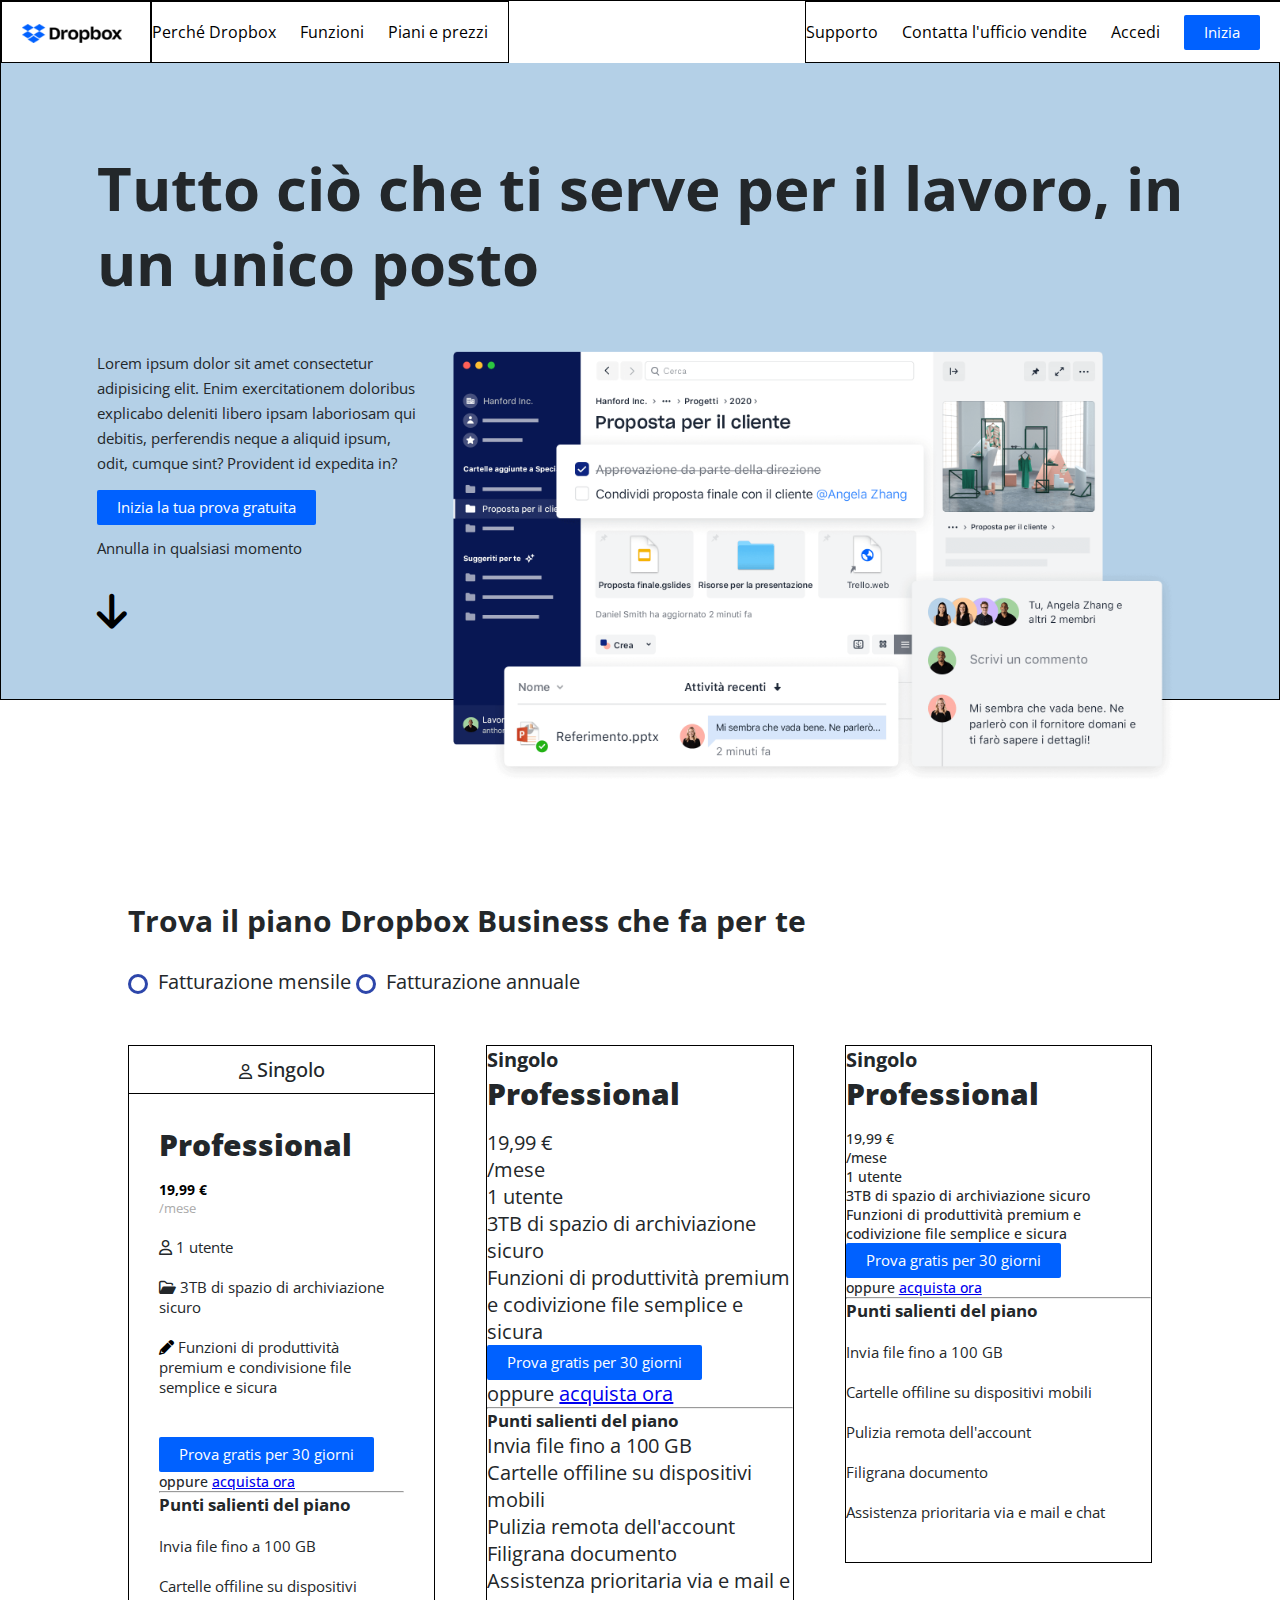
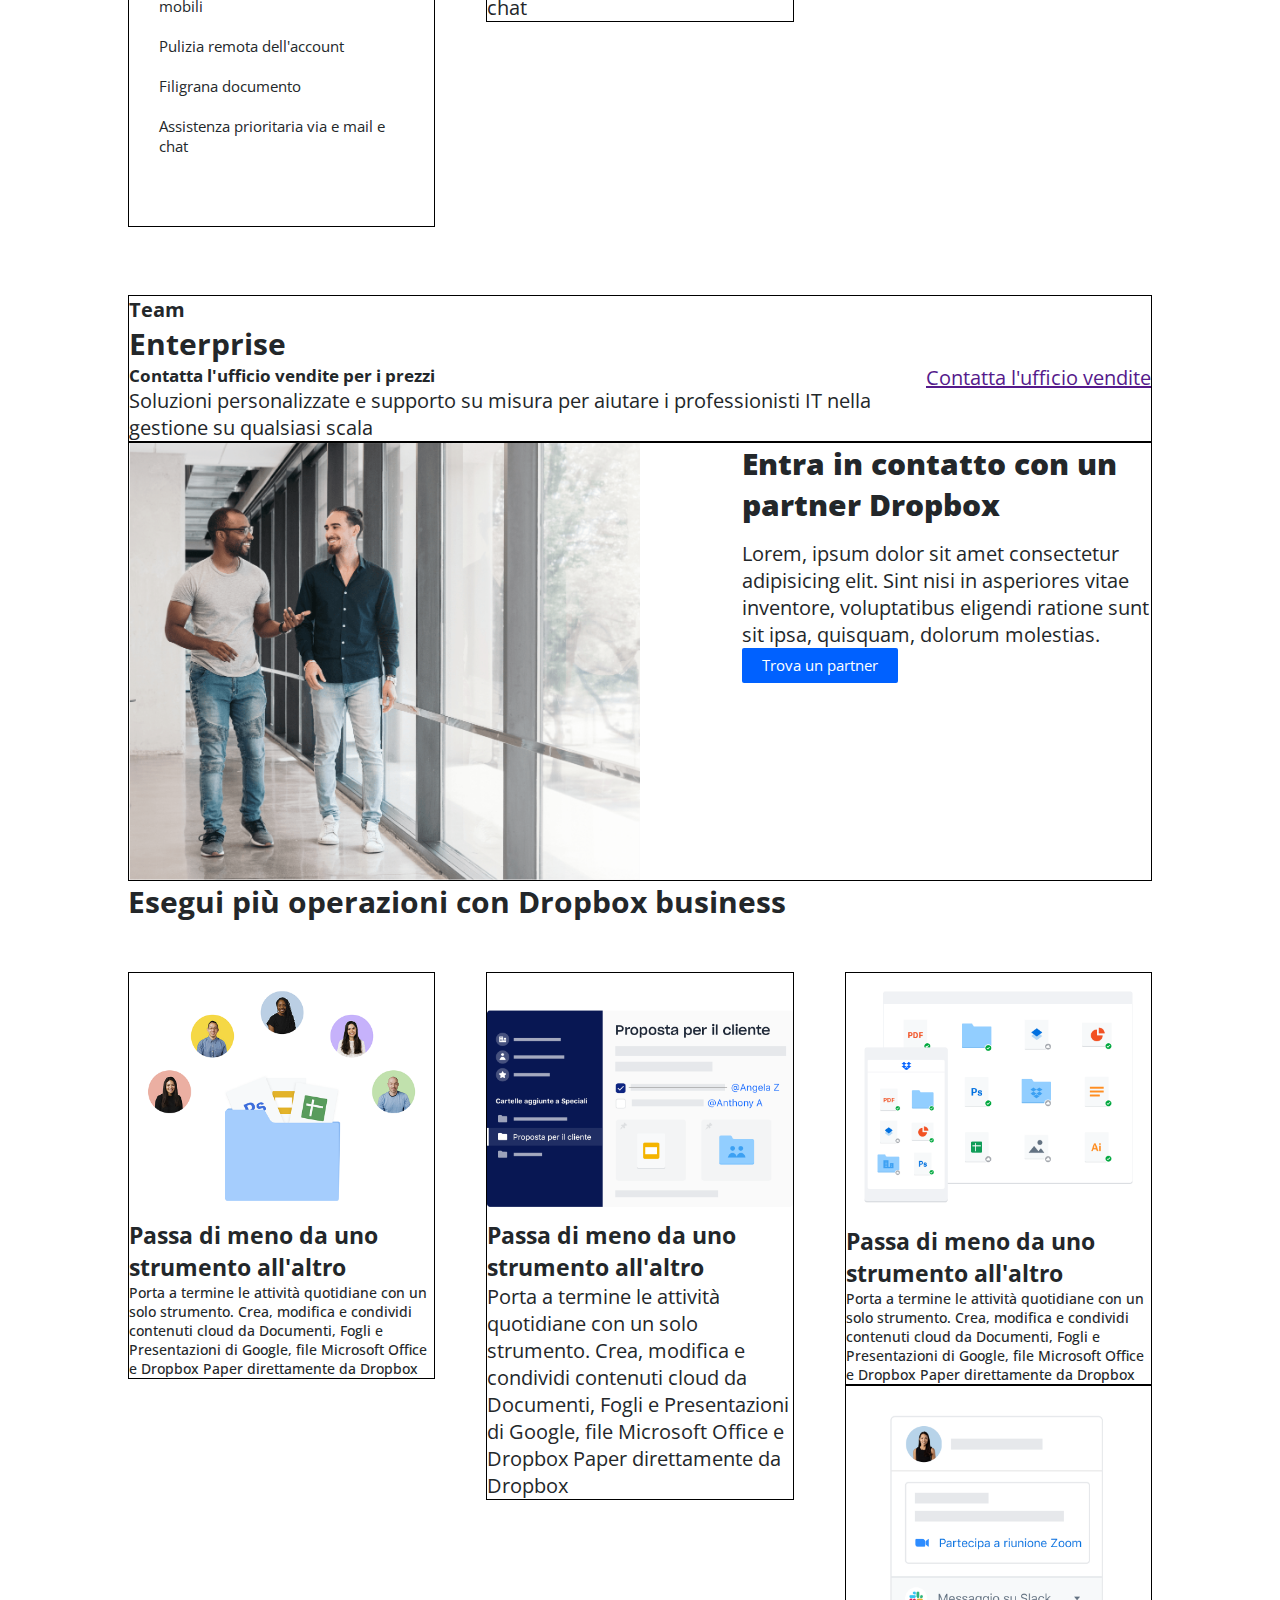
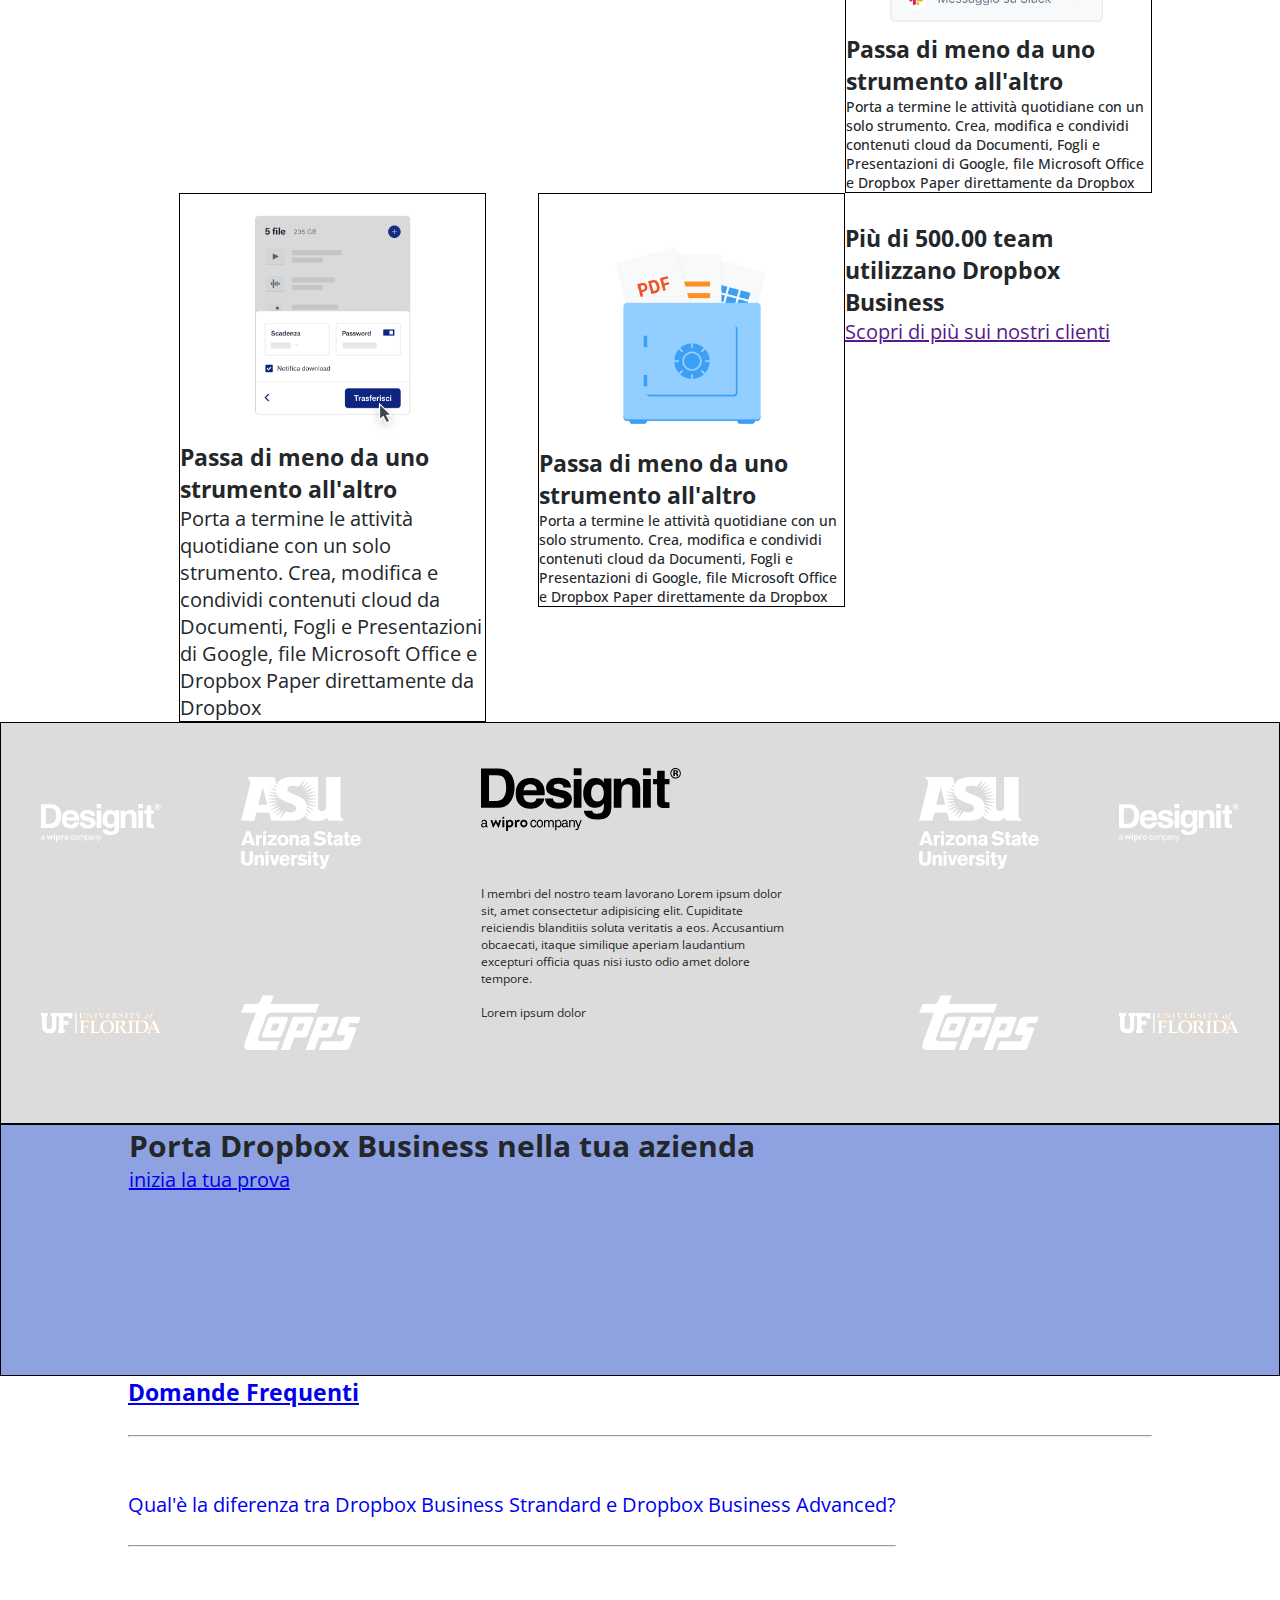
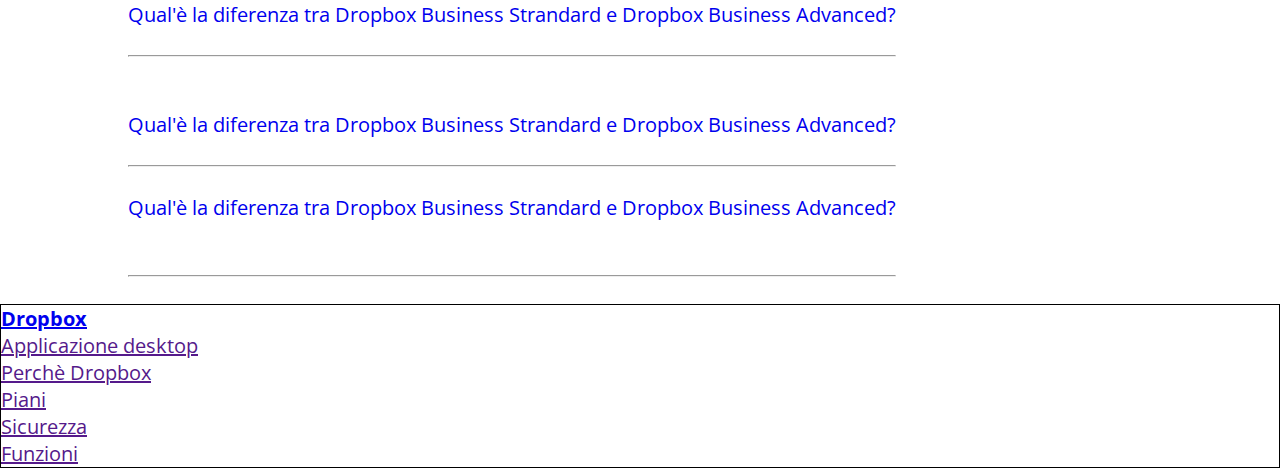
==== commit aa15b25a: "adjust jumbo + style column" ====
--- a/index.html
+++ b/index.html
@@ -28,23 +28,35 @@
                <li><a href="#red">Supporto</a></li>
                <li><a href="#green">Contatta l'ufficio vendite</a></li>
                <li><a href="#yellow">Accedi</a></li>
-               <li><a href="#yellow">Inizia</a></li>
+               <li><a class="btn" href="#yellow">Inizia</a></li>
             </ul>
          </nav>
          <section class="clearfix" id="jumbotron">
             <h1>Tutto ciò che ti serve per il lavoro, in un unico posto</h1>
+            <div class="clearfix jumbo-image">
+
             <div class="left left-column">
                <p>
-                  Lorem ipsum dolor sit amet consectetur adipisicing elit. Enim exercitationem doloribus explicabo deleniti libero ipsam laboriosam qui debitis, perferendis neque a aliquid ipsum, odit, cumque sint? Provident id expedita in? Lorem ipsum dolor sit amet consectetur adipisicing elit. Nam quia ab quod ipsum incidunt aliquid laboriosam eum, quisquam alias doloribus.
+                  Lorem ipsum dolor sit amet consectetur adipisicing elit. Enim exercitationem doloribus explicabo deleniti libero ipsam laboriosam qui debitis, perferendis neque a aliquid ipsum, odit, cumque sint? Provident id expedita in?
                </p>
+              
+               <a class="btn" href="#">Inizia la tua prova gratuita</a>
+               <p>Annulla in qualsiasi momento</p>
+               <a href="#main">
+                <i class="fa-solid fa-arrow-down"></i>
+               </a>
+
+
+               
             </div>
             <div class="left right-column">
                <img src="../img/jumbo.png" alt="">
             </div>
+            </div>
          </section>
       </header>
       <!-- / intestazione -->
-      <main class="clearfix">
+      <main id="main" class="clearfix">
          <section class="clearfix container-width">
             <h2>
                Trova il piano Dropbox Business che fa per te
@@ -59,14 +71,26 @@
                </li>
             </ul>
             <div class="row">
-               <div class="left debug column">
-                  <h4>Singolo</h4>
-                  <h2>Professional</h2>
-                  <p>19,99 €</p>
-                  <p>/mese</p>
-                  <p>1 utente</p>
-                  <p>3TB di spazio di archiviazione sicuro</p>
-                  <p>Funzioni di produttività premium e codivizione file semplice e sicura</p>
+                <div class="left debug column">
+                    <h4 class="title-plan">
+                      <i class="fa-regular fa-user"></i>  Singolo
+                    </h4>
+                    <div class="inside">
+                        <h2>Professional</h2>
+                <p>
+                    <span>19,99 €</span> 
+                </p>
+
+                <span>/mese</span>
+                    <ul>
+                        <li><i class="fa-regular fa-user"></i>
+                    1 utente</li>
+                        <li><i class="fa-regular fa-folder-open"></i> 
+                    3TB di spazio di archiviazione sicuro</li>
+                        <li><i class="fa-solid fa-pencil"></i> Funzioni di produttività premium e condivisione file semplice e sicura</li>
+                    </ul>
+    
+
                   <div class="btn">
                      Prova gratis per 30 giorni
                   </div>
@@ -83,7 +107,9 @@
                      <li>Pulizia remota dell'account</li>
                      <li>Filigrana documento</li>
                      <li>Assistenza prioritaria via e mail e chat</li>
-                  </ul>
+                  </ul> 
+                    </div>
+               
                </div>
                <div class="left debug column-central">
                   <h4>Singolo</h4>
@@ -312,6 +338,19 @@
       </main>
       <!-- / corpo -->
       <!-- footer -->
+      <footer>
+          <aside class="clearfix debug">
+
+          <h4>Dropbox</h4>
+          <ul>
+              <li><a href="">Applicazione desktop</a></li>
+              <li><a href="">Perchè Dropbox</a></li>
+              <li><a href="">Piani</a></li>
+              <li><a href="">Sicurezza</a></li>
+              <li><a href="">Funzioni</a></li>
+          </ul>
+          </aside>
+      </footer>
       <!-- / footer -->
    </body>
 </html>--- a/css/style.css
+++ b/css/style.css
@@ -16,7 +16,7 @@
 body{    
     font-family: 'Open Sans', sans-serif;    
     scroll-behavior: smooth;
-    min-width: 1200px;
+    min-width: 1150px;
     color: #23272a;
     font-size: 20px;
 }
@@ -26,28 +26,38 @@
 .right{
     float: right;
 }
-section div img{
-    width:100%;
+div img{
+    width: 100%;
+   
+}
+div .right-column img{
+    width: 100%;
+    min-width: 600px;
+    max-width: 800px;
 }
 
 /* header */
 header{
+    height: 700px;
     width: 100%;
     line-height: 60px;
-    background-color:white;
+    background-color: #b4d0e7;
 }
 section article{
     height: 250px;
 }
 
 #jumbotron{
-    height:620px;
-    padding:120px;
-    background-color: #8ea1e1;
-    width: 100%;
+    width: 85%;
+    margin: 0 auto;
+    padding-top: 150px; 
 }
 header p {
-    line-height: 30px;
+    line-height: 25px;
+}
+.jumbo-image{
+    position: relative;
+    padding-top: 50px;
 }
 /* / Header */
 
@@ -59,10 +69,11 @@
 }
 nav .logo{
     padding-left: 20px;
-    width: 20%;
+    width: 150px;
 }
 nav{
-    min-width: 980px;
+    z-index: 1000;
+    min-width: 1000px;
     background-color: white;
     width: 100%;
     position: fixed;
@@ -99,10 +110,10 @@
 /* main */
 main{
     width: 100%;
-    margin-top:150px;
+    padding-top:200px;
 }
 .container-width{
-    width: 70%;
+    width: 80%;
     margin: 0 auto;
 }
 
@@ -115,13 +126,15 @@
 .btn {
     display: inline-block;
     border-radius: 2px;
-    padding: 16px 32px;
-    background-color: #8ea1e1;
+    background-color:#0061ff;
     color: #fff;
     text-decoration: none;
+    padding: 10px 20px;
     font-size: 15px;
-}
-  .Check{
+    line-height: 15px;
+}
+
+.Check{
     color: blue;
     line-height: 30px;
     width: 20px;
@@ -134,6 +147,29 @@
     margin-right: 5px;
     border: 3px solid #2d46aa;
 }
+.fa-arrow-down{
+    padding-top: 30px;
+    color: black;
+    font-size:40px;
+    font-weight: 600;
+}
+.fa-solid{
+    color: black;
+    font-size:40px;
+    font-weight: 600;
+}
+.fa-pencil,
+.fa-user,
+.fa-folder-open{
+    font-size: 15px;
+  
+}
+.inside{
+    padding:30px;
+}
+
+
+/* / Buttons */
 
 
 section ul li{
@@ -150,11 +186,46 @@
 
 /* Text Style */
 h1{
+    line-height: 75px;
     font-size: 60px;
 }
-div h2 {
-    width: 40%;
-}
+div h2{
+    padding-bottom:15px;
+    font-weight: 800;
+}
+
+div .column p{
+    font-weight: 500;
+    font-size: 14px;
+    
+}
+div p span{
+    font-size: 14px;
+    color:black;
+    font-weight: bold;
+    
+}
+div span{
+    font-size: 13px;
+    display: block;
+ 
+    color:darkgrey;
+}
+
+.title-plan{
+    padding: 10px;
+    font-weight: 500;
+    text-align: center;
+    border-bottom: 1px solid black;
+}
+div .column ul{
+    padding-bottom: 40px;
+}
+div .column ul li{
+    font-size: 15px;
+    padding-top: 20px;
+}
+
 /* / Text Style */
 
 
@@ -184,16 +255,12 @@
   }
 
   /* Image Dimension */
-div img{
-    width: 30%;
-}
+
 .column2 img{
     padding-bottom: 50px;
     width: 200px;
 }
-.right-column img{
-    width: 720px;
-}
+
 
 .container-section{
     width: 40%;
@@ -224,18 +291,22 @@
 /* / Logo box */
 
 /* Divisione in colonne */
+div .left{ 
+}
 .column2{
-    padding: 40px;
+    margin:0 auto;
+    overflow-y: auto;
+    padding: 45px;
     font-size:12px;
-    width: 30%;
-    background-color: #dedede;
+    width: 32%;
 }
 
 .column3{
-    min-width: 200px;
+  
     width: 34%;
 }
 .row{
+    min-height: 900px;
     padding-top: 50px;
     width: 100%;
 }
@@ -245,14 +316,13 @@
 }
 
 .left-column{
-    width: 33%;
+    width: 30%;
 }
 .column-central{
     width: 30%;
     margin:0 5%;
 }
 .left-column p{
-    margin-top: 30px;
     font-size: 15px;
 }
 
@@ -261,14 +331,16 @@
 }
 
 .right-column{
-    margin-top:50px;
-    width: 60%;
-}
-
-
-
-
-
-
-
-
+    width: 70%;
+}
+footer{
+
+}
+
+
+
+
+
+
+
+
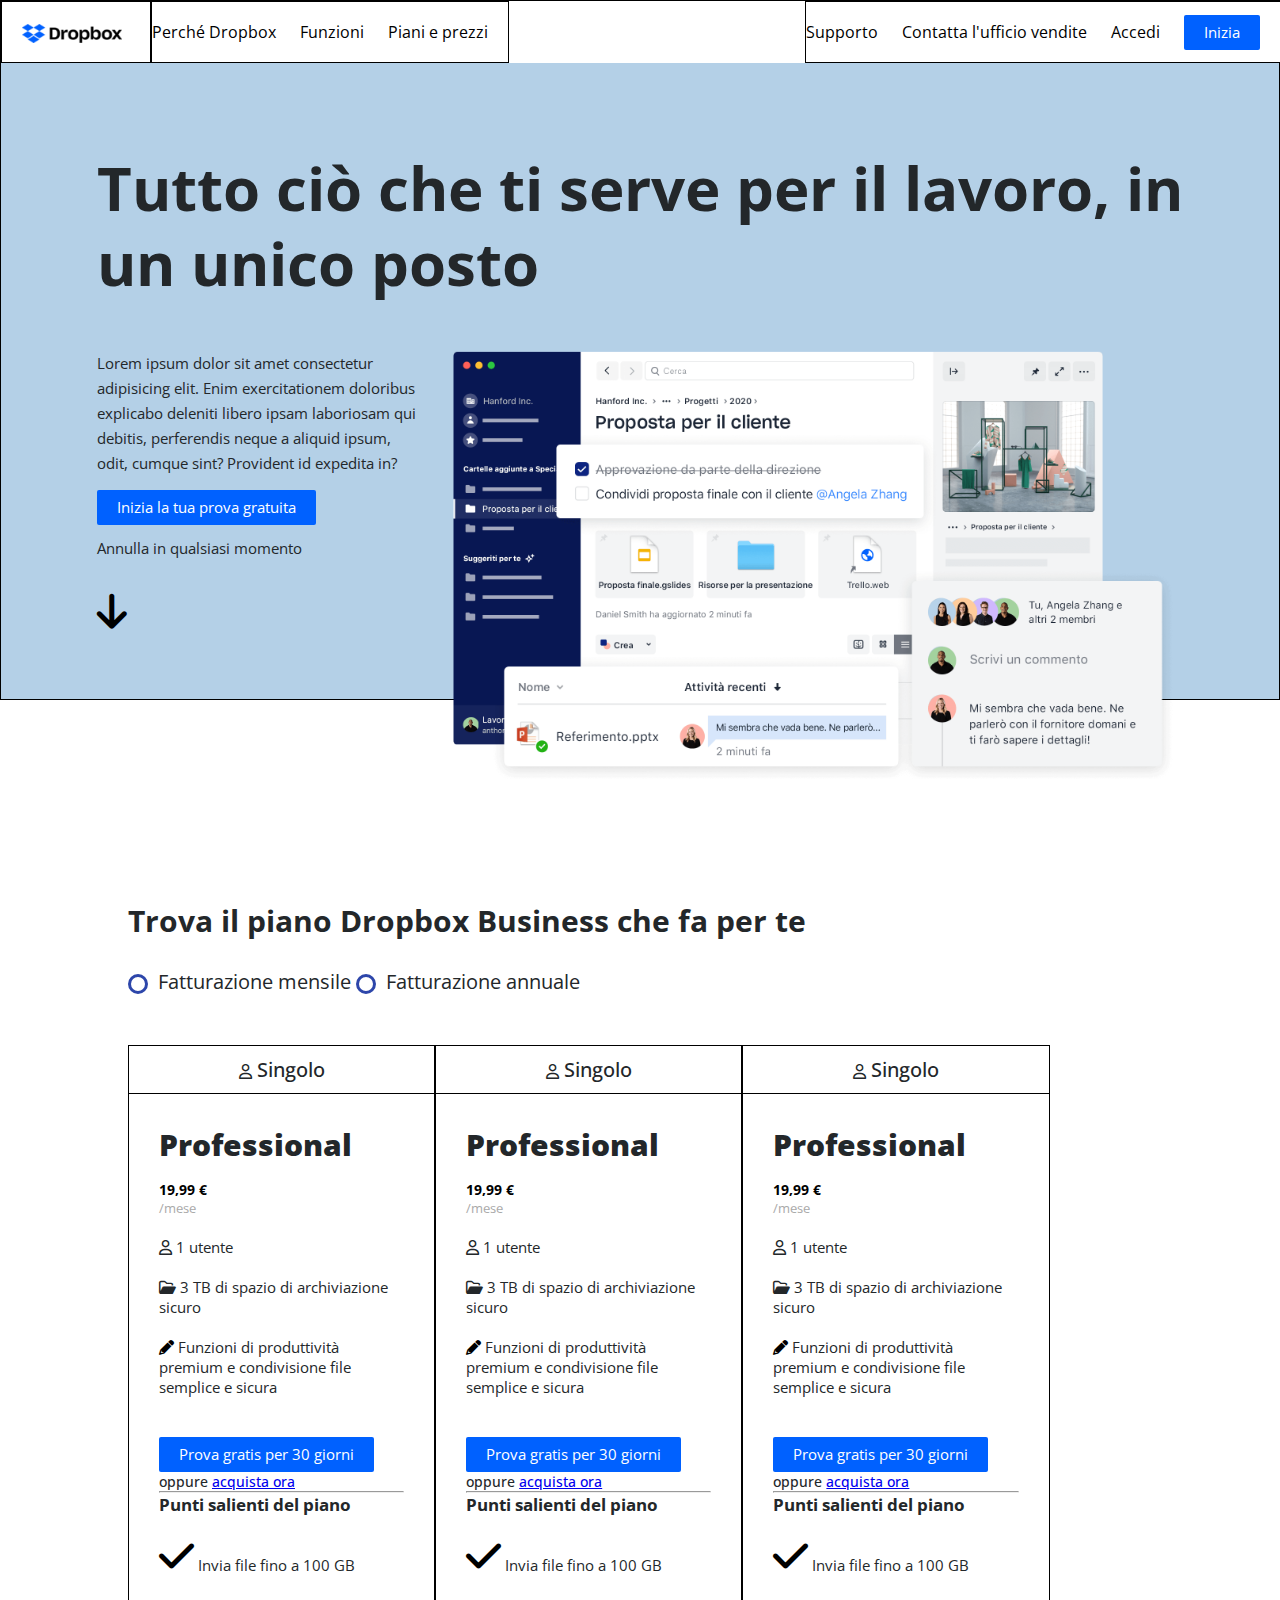
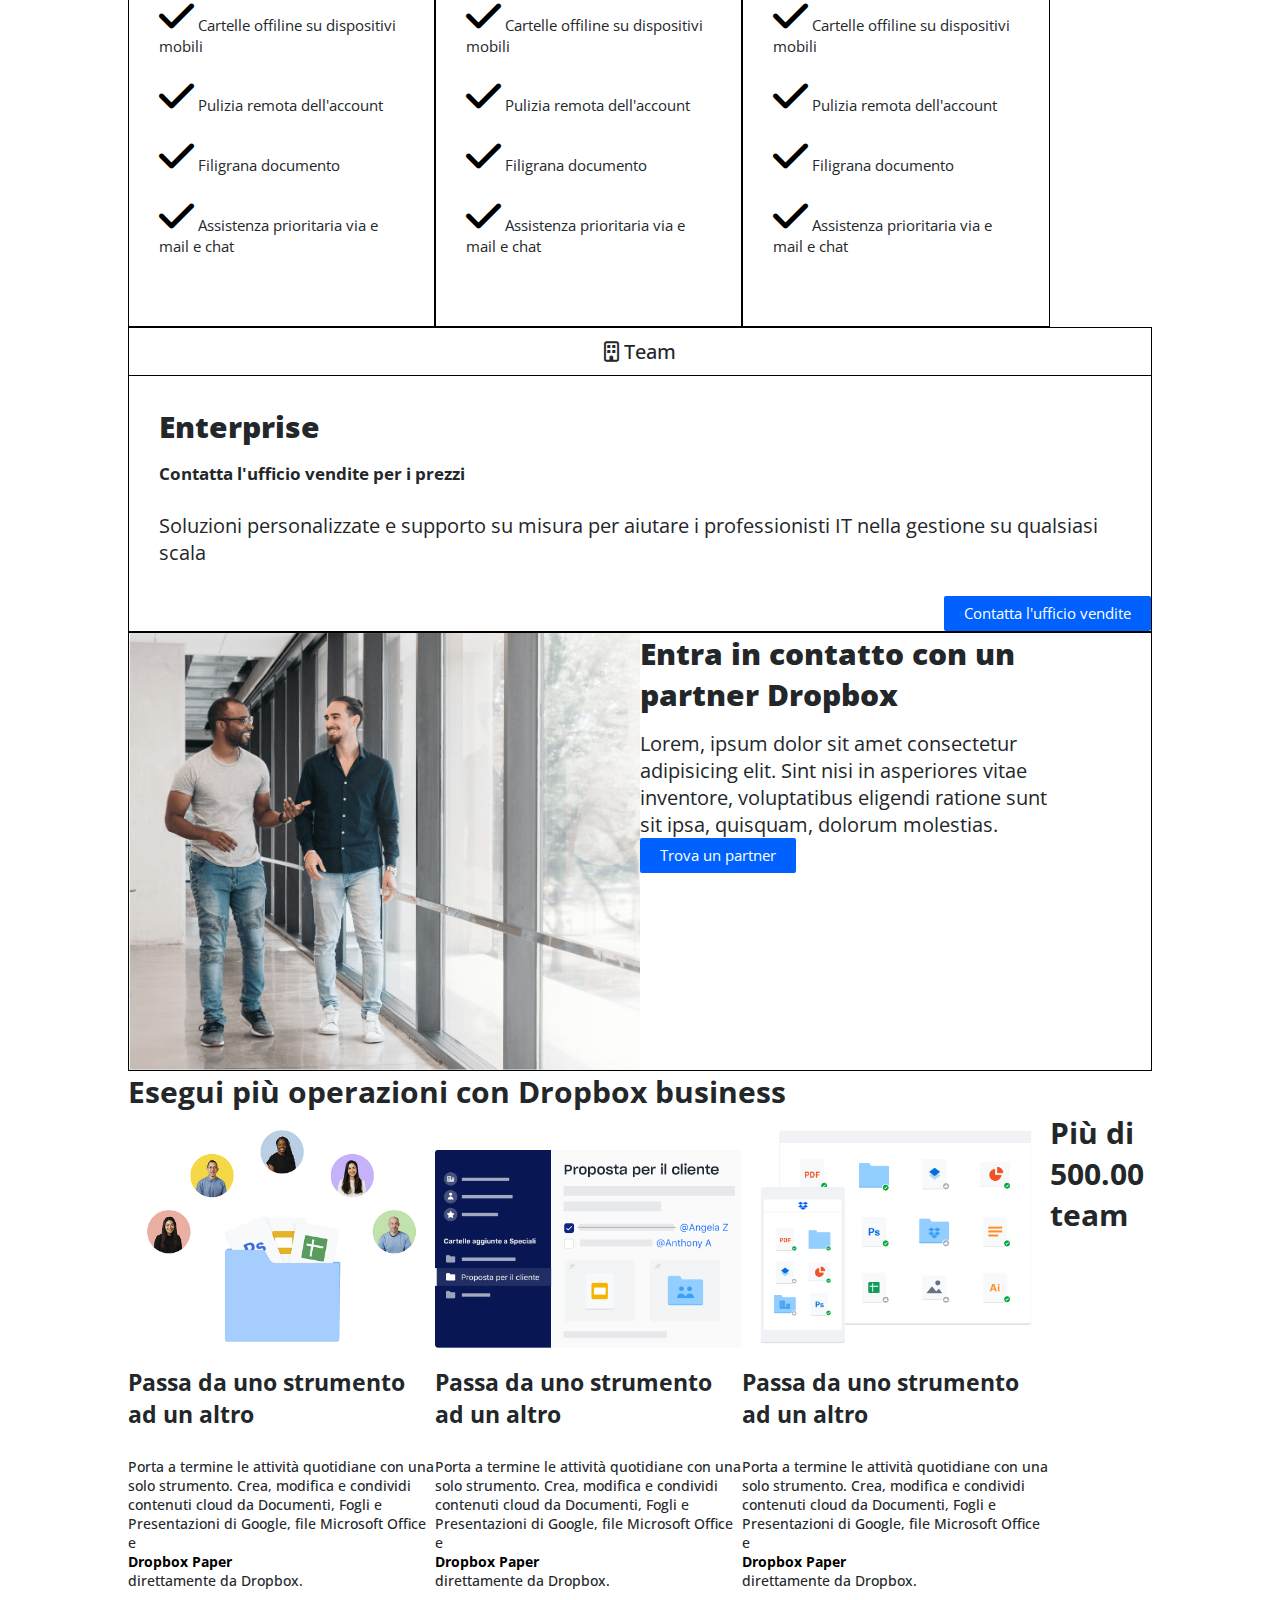
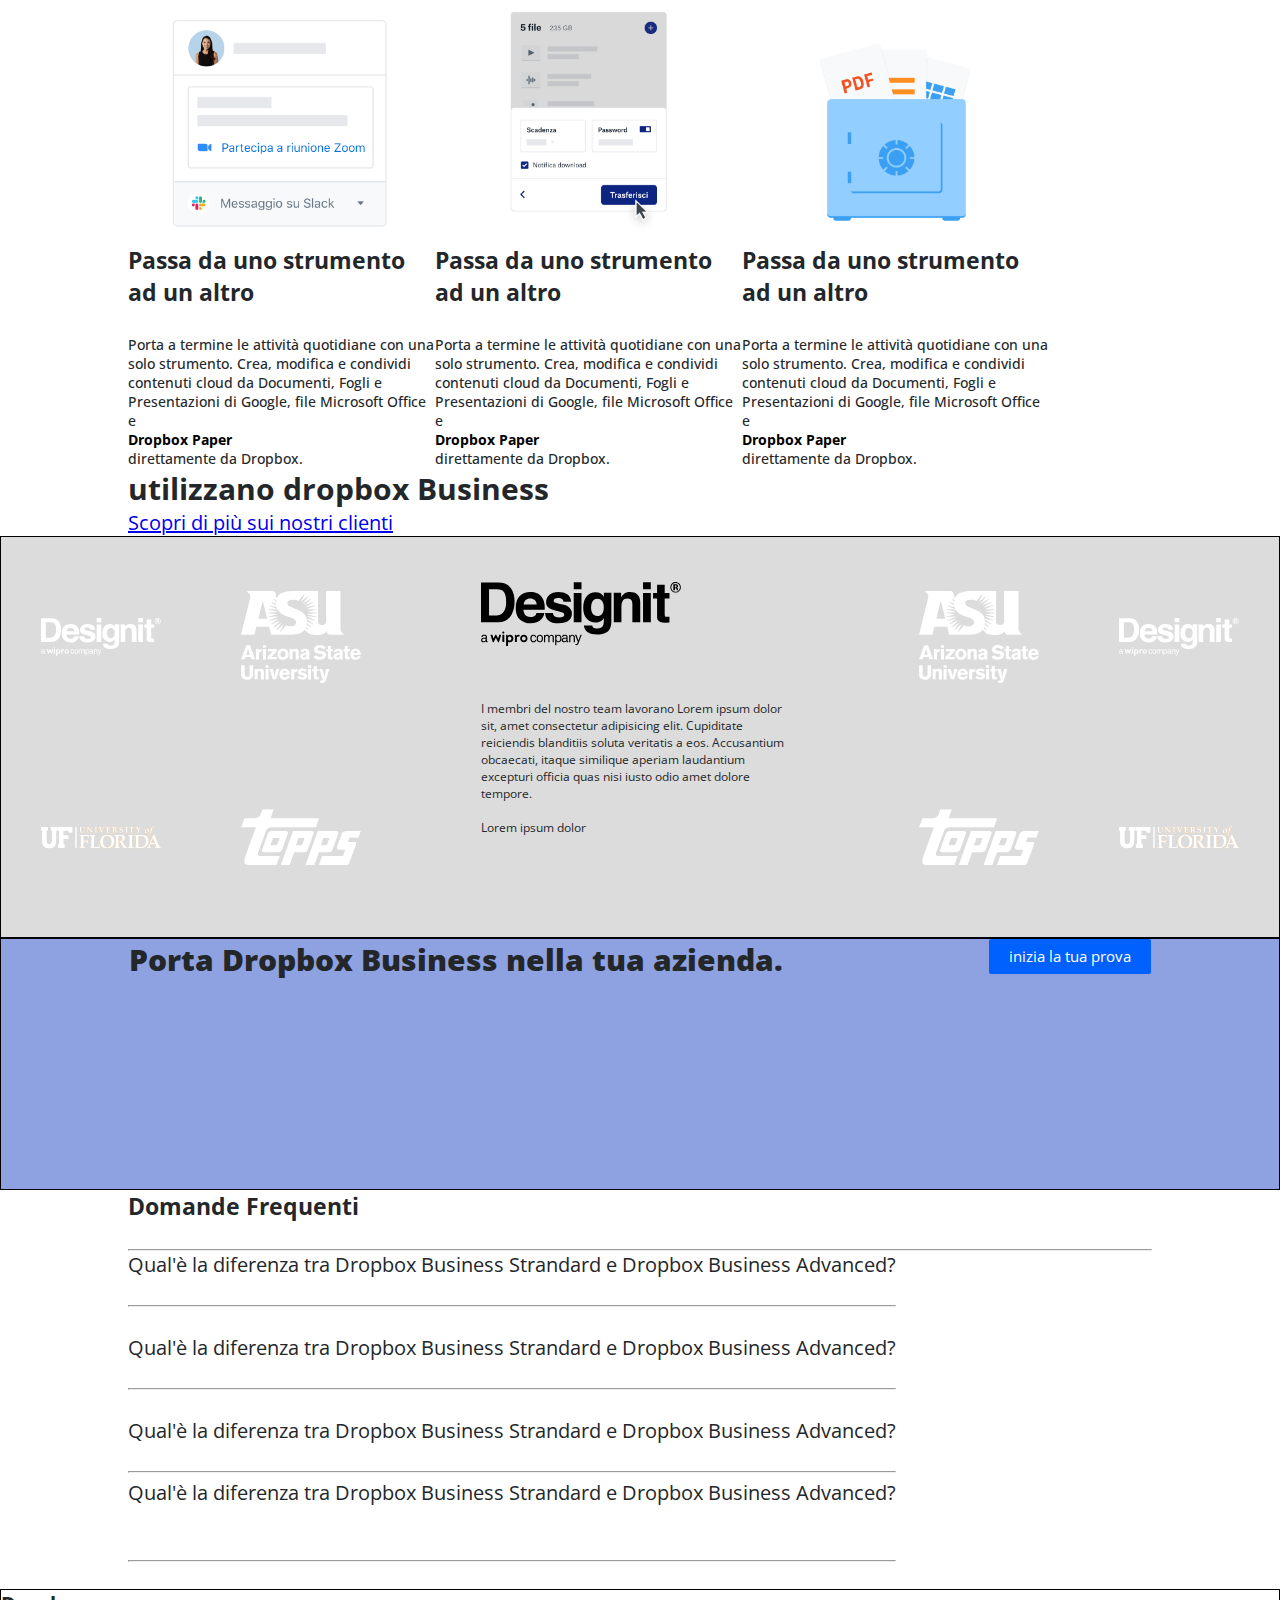
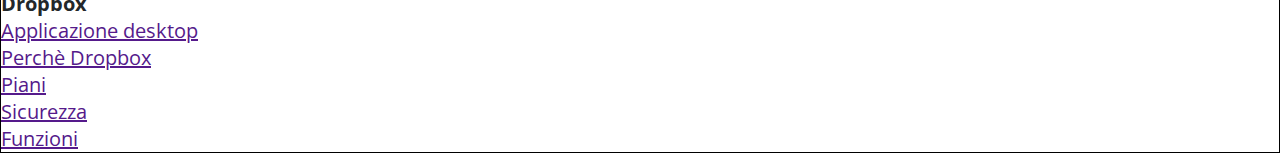
==== commit f455134b: "correct jumbo image" ====
--- a/index.html
+++ b/index.html
@@ -4,8 +4,8 @@
       <meta charset="UTF-8">
       <meta http-equiv="X-UA-Compatible" content="IE=edge">
       <meta name="viewport" content="width=device-width, initial-scale=1.0">
+      <link rel="stylesheet" href="./css/style.css">
       <link rel="stylesheet" href="https://cdnjs.cloudflare.com/ajax/libs/font-awesome/6.0.0/css/all.min.css">
-      <link rel="stylesheet" href="./css/style.css">
       <link rel="preconnect" href="https://fonts.googleapis.com">
       <link rel="preconnect" href="https://fonts.gstatic.com" crossorigin>
       <link href="https://fonts.googleapis.com/css2?family=Open+Sans:wght@300;400;500;600;700;800&display=swap" rel="stylesheet">
@@ -50,7 +50,7 @@
                
             </div>
             <div class="left right-column">
-               <img src="../img/jumbo.png" alt="">
+               <img src="./img/jumbo.png" alt="">
             </div>
             </div>
          </section>
@@ -86,15 +86,17 @@
                         <li><i class="fa-regular fa-user"></i>
                     1 utente</li>
                         <li><i class="fa-regular fa-folder-open"></i> 
-                    3TB di spazio di archiviazione sicuro</li>
-                        <li><i class="fa-solid fa-pencil"></i> Funzioni di produttività premium e condivisione file semplice e sicura</li>
+                    3 TB di spazio di archiviazione sicuro</li>
+                        <li><i class="fa-solid fa-pencil"></i>
+                             Funzioni di produttività premium e condivisione file semplice e sicura
+                        </li>
                     </ul>
-    
-
                   <div class="btn">
                      Prova gratis per 30 giorni
                   </div>
-                  <p>oppure 
+
+                  <p>
+                      oppure 
                      <a href="#">acquista ora</a>
                   </p>
                   <hr>
@@ -102,76 +104,123 @@
                      Punti salienti del piano
                   </h5>
                   <ul>
-                     <li>Invia file fino a 100 GB</li>
-                     <li>Cartelle offiline su dispositivi mobili</li>
-                     <li>Pulizia remota dell'account</li>
-                     <li>Filigrana documento</li>
-                     <li>Assistenza prioritaria via e mail e chat</li>
+                     <li><i class="fa-solid fa-check"></i> Invia file fino a 100 GB</li>
+                     <li><i class="fa-solid fa-check"></i> Cartelle offiline su dispositivi mobili</li>
+                     <li><i class="fa-solid fa-check"></i> Pulizia remota dell'account</li>
+                     <li><i class="fa-solid fa-check"></i> Filigrana documento</li>
+                     <li><i class="fa-solid fa-check"></i> Assistenza prioritaria via e mail e chat</li>
                   </ul> 
                     </div>
-               
-               </div>
-               <div class="left debug column-central">
-                  <h4>Singolo</h4>
-                  <h2>Professional</h2>
-                  <p>19,99 €</p>
-                  <p>/mese</p>
-                  <p>1 utente</p>
-                  <p>3TB di spazio di archiviazione sicuro</p>
-                  <p>Funzioni di produttività premium e codivizione file semplice e sicura</p>
-                  <div class="btn">
-                     Prova gratis per 30 giorni
-                  </div>
-                  <p>oppure <a href="#">acquista ora</a></p>
-                  <hr>
-                  <h5>
-                     Punti salienti del piano
-                  </h5>
-                  <ul>
-                     <li>Invia file fino a 100 GB</li>
-                     <li>Cartelle offiline su dispositivi mobili</li>
-                     <li>Pulizia remota dell'account</li>
-                     <li>Filigrana documento</li>
-                     <li>Assistenza prioritaria via e mail e chat</li>
-                  </ul>
-               </div>
+               </div>
+
                <div class="left debug column">
-                  <h4>Singolo</h4>
-                  <h2>Professional</h2>
-                  <p>19,99 €</p>
-                  <p>/mese</p>
-                  <p>1 utente</p>
-                  <p>3TB di spazio di archiviazione sicuro</p>
-                  <p>Funzioni di produttività premium e codivizione file semplice e sicura</p>
-                  <div class="btn">
-                     Prova gratis per 30 giorni
-                  </div>
-                  <p>oppure <a href="#">acquista ora</a></p>
-                  <hr>
-                  <h5>
-                     Punti salienti del piano
-                  </h5>
-                  <ul>
-                     <li>Invia file fino a 100 GB</li>
-                     <li>Cartelle offiline su dispositivi mobili</li>
-                     <li>Pulizia remota dell'account</li>
-                     <li>Filigrana documento</li>
-                     <li>Assistenza prioritaria via e mail e chat</li>
-                  </ul>
-               </div>
-            </div>
-         </section>
+                <h4 class="title-plan">
+                  <i class="fa-regular fa-user"></i>  Singolo
+                </h4>
+                <div class="inside">
+                    <h2>Professional</h2>
+            <p>
+                <span>19,99 €</span> 
+            </p>
+
+            <span>/mese</span>
+                <ul>
+                    <li><i class="fa-regular fa-user"></i>
+                1 utente</li>
+                    <li><i class="fa-regular fa-folder-open"></i> 
+                3 TB di spazio di archiviazione sicuro</li>
+                    <li><i class="fa-solid fa-pencil"></i>
+                         Funzioni di produttività premium e condivisione file semplice e sicura
+                    </li>
+                </ul>
+              <div class="btn">
+                 Prova gratis per 30 giorni
+              </div>
+
+              <p>
+                  oppure 
+                 <a href="#">acquista ora</a>
+              </p>
+              <hr>
+              <h5>
+                 Punti salienti del piano
+              </h5>
+              <ul>
+                 <li><i class="fa-solid fa-check"></i> Invia file fino a 100 GB</li>
+                 <li><i class="fa-solid fa-check"></i> Cartelle offiline su dispositivi mobili</li>
+                 <li><i class="fa-solid fa-check"></i> Pulizia remota dell'account</li>
+                 <li><i class="fa-solid fa-check"></i> Filigrana documento</li>
+                 <li><i class="fa-solid fa-check"></i> Assistenza prioritaria via e mail e chat</li>
+              </ul> 
+                </div>
+           </div>
+        
+           <div class="left debug column">
+            <h4 class="title-plan">
+              <i class="fa-regular fa-user"></i>  Singolo
+            </h4>
+            <div class="inside">
+                <h2>Professional</h2>
+        <p>
+            <span>19,99 €</span> 
+        </p>
+
+        <span>/mese</span>
+        <ul>
+            <li><i class="fa-regular fa-user"></i>
+        1 utente</li>
+            <li><i class="fa-regular fa-folder-open"></i> 
+        3 TB di spazio di archiviazione sicuro</li>
+            <li><i class="fa-solid fa-pencil"></i>
+                 Funzioni di produttività premium e condivisione file semplice e sicura
+            </li>
+        </ul>
+           
+          <div class="btn">
+             Prova gratis per 30 giorni
+          </div>
+
+          <p>
+              oppure 
+             <a href="#">acquista ora</a>
+          </p>
+          <hr>
+          <h5>
+             Punti salienti del piano
+          </h5>
+          <ul>
+             <li><i class="fa-solid fa-check"></i> Invia file fino a 100 GB</li>
+             <li><i class="fa-solid fa-check"></i> Cartelle offiline su dispositivi mobili</li>
+             <li><i class="fa-solid fa-check"></i> Pulizia remota dell'account</li>
+             <li><i class="fa-solid fa-check"></i> Filigrana documento</li>
+             <li><i class="fa-solid fa-check"></i> Assistenza prioritaria via e mail e chat</li>
+          </ul> 
+            </div>
+       </div>
+            </div>
+         </section>
+
          <article class="clearfix debug container-width">
-            <h4>Team</h4>
-            <h2>Enterprise</h2>
-            <a class="right" href="">Contatta l'ufficio vendite</a>
-            <h5>Contatta l'ufficio vendite per i prezzi</h5>
-            <p>Soluzioni personalizzate e supporto su misura per aiutare i professionisti IT nella gestione su qualsiasi scala</p>
+            <h4 class="title-plan">
+                <i class="fa-regular fa-building"></i> Team
+            </h4>
+              <div class="inside left">
+                <h2>Enterprise</h2> 
+                    <h5>Contatta l'ufficio vendite per i prezzi</h5>
+                    <br>
+                    <p>Soluzioni personalizzate e supporto su misura per aiutare i professionisti IT nella gestione su qualsiasi scala
+                    </p>   
+              </div>
+            <div>
+            <a class="btn right" href="">Contatta l'ufficio vendite</a>
+            </div>
          </article>
+
+        
          <section class="container-width clearfix debug">
             <div>
                <img class="partner-image left" src="./img/partner.png" alt="">
-               <div class="container-section right">
+               <div class="container-section left">
                   <h2>
                      Entra in contatto con un partner Dropbox
                   </h2>
@@ -182,58 +231,85 @@
                </div>
             </div>
          </section>
+
+ <!-- SECTION 6 COLUMN -->
          <section class="clearfix container-width">
             <h2>Esegui più operazioni con Dropbox business</h2>
-            <div class="row">
-               <div class="left debug column">
-                  <img src="./img/business-feature-switching-tools.png" class="left" alt="">
-                  <h3>
-                     Passa di meno da uno strumento all'altro
-                  </h3>
-                  <p>Porta a termine le attività quotidiane con un solo strumento. Crea, modifica e condividi contenuti cloud da Documenti, Fogli e Presentazioni di Google, file Microsoft Office e Dropbox Paper direttamente da Dropbox</p>
-               </div>
-               <div class="left debug column-central">
-                  <img src="./img/business-feature-coordinate-it.png" class="left" alt="">
-                  <h3>
-                     Passa di meno da uno strumento all'altro
-                  </h3>
-                  <p>Porta a termine le attività quotidiane con un solo strumento. Crea, modifica e condividi contenuti cloud da Documenti, Fogli e Presentazioni di Google, file Microsoft Office e Dropbox Paper direttamente da Dropbox</p>
-               </div>
-               <div class="left debug column">
-                  <img src="./img/business-feature-multi-device.png" alt="">
-                  <h3>
-                     Passa di meno da uno strumento all'altro
-                  </h3>
-                  <p>Porta a termine le attività quotidiane con un solo strumento. Crea, modifica e condividi contenuti cloud da Documenti, Fogli e Presentazioni di Google, file Microsoft Office e Dropbox Paper direttamente da Dropbox</p>
-               </div>
-               <div class="left debug column">
-                  <img src="./img/business-feature-integrations-it.png" class="left" alt="">
-                  <h3>
-                     Passa di meno da uno strumento all'altro
-                  </h3>
-                  <p>Porta a termine le attività quotidiane con un solo strumento. Crea, modifica e condividi contenuti cloud da Documenti, Fogli e Presentazioni di Google, file Microsoft Office e Dropbox Paper direttamente da Dropbox</p>
-               </div>
-               <div class="left debug column-central">
-                  <img src="./img/business-feature-send-files-it.png" class="left" alt="">
-                  <h3>
-                     Passa di meno da uno strumento all'altro
-                  </h3>
-                  <p>Porta a termine le attività quotidiane con un solo strumento. Crea, modifica e condividi contenuti cloud da Documenti, Fogli e Presentazioni di Google, file Microsoft Office e Dropbox Paper direttamente da Dropbox</p>
-               </div>
-               <div class="left debug column">
-                  <img src="./img/business-feature-security.png" alt="">
-                  <h3>
-                     Passa di meno da uno strumento all'altro
-                  </h3>
-                  <p >Porta a termine le attività quotidiane con un solo strumento. Crea, modifica e condividi contenuti cloud da Documenti, Fogli e Presentazioni di Google, file Microsoft Office e Dropbox Paper direttamente da Dropbox</p>
-               </div>
-            </div>
-            <h3>
-               Più di 500.00 team utilizzano Dropbox Business
-            </h3>
-            <p>
-               <a href="">Scopri di più sui nostri clienti</a> 
-            </p>
+                <div class="spacing">
+                   <div class="left column">
+                      <img src="./img/business-feature-switching-tools.png" alt="">
+                      <div>
+                        <h3>Passa da uno strumento ad un altro</h3>
+                        <br>
+                        <p>
+                           Porta a termine le attività quotidiane con una solo strumento. Crea, modifica e condividi contenuti cloud da Documenti, Fogli e Presentazioni di Google, file Microsoft Office e <span>Dropbox Paper</span> direttamente da Dropbox.
+                        </p>
+                      </div>
+                   </div>
+                   <div class="left column">
+                      <img src="./img//business-feature-coordinate-it.png" alt="">
+                      <div>
+                        <h3>Passa da uno strumento ad un altro</h3>
+                        <br>
+                        <p>
+                           Porta a termine le attività quotidiane con una solo strumento. Crea, modifica e condividi contenuti cloud da Documenti, Fogli e Presentazioni di Google, file Microsoft Office e <span>Dropbox Paper</span> direttamente da Dropbox.
+                        </p>
+                      </div>
+                   </div>
+                
+                   <div class="left column">
+                      <img src="./img/business-feature-multi-device.png" alt="">
+                      <div>
+                        <h3>Passa da uno strumento ad un altro</h3>
+                        <br>
+                        <p>
+                           Porta a termine le attività quotidiane con una solo strumento. Crea, modifica e condividi contenuti cloud da Documenti, Fogli e Presentazioni di Google, file Microsoft Office e <span>Dropbox Paper</span> direttamente da Dropbox.
+                        </p>
+                      </div>
+                   </div>
+                </div>
+               
+                <div class="spacing">
+                   <div class="left column">
+                      <img src="./img/business-feature-integrations-it.png" alt="">
+                      <div>
+                         <h3>Passa da uno strumento ad un altro</h3>
+                         <br>
+                         <p>
+                            Porta a termine le attività quotidiane con una solo strumento. Crea, modifica e condividi contenuti cloud da Documenti, Fogli e Presentazioni di Google, file Microsoft Office e <span>Dropbox Paper</span> direttamente da Dropbox.
+                         </p>
+                      </div>
+                   </div>
+                   <div class="left column">
+                      <img src="./img/business-feature-send-files-it.png" alt="">
+                      <div>
+                        <h3>Passa da uno strumento ad un altro</h3>
+                        <br>
+                        <p>
+                           Porta a termine le attività quotidiane con una solo strumento. Crea, modifica e condividi contenuti cloud da Documenti, Fogli e Presentazioni di Google, file Microsoft Office e <span>Dropbox Paper</span> direttamente da Dropbox.
+                        </p>
+                      </div>
+                   </div>
+                   
+                   <div class="left column">
+                      <img src="./img/business-feature-security.png" alt="">
+                      <div>
+                        <h3>Passa da uno strumento ad un altro</h3>
+                        <br>
+                        <p>
+                           Porta a termine le attività quotidiane con una solo strumento. Crea, modifica e condividi contenuti cloud da Documenti, Fogli e Presentazioni di Google, file Microsoft Office e <span>Dropbox Paper</span> direttamente da Dropbox.
+                        </p>
+                      </div>
+                   </div>
+                </div>
+                <h2>
+                    Più di 500.00 team utilizzano dropbox Business
+                </h2>
+                <p>
+                    <a href="#">Scopri di più sui nostri clienti</a>
+                </p>
+            
+             
          </section>
          <section class="debug clearfix">
             <div class="clearfix container-square">
@@ -275,22 +351,24 @@
                </div>
             </div>
          </section>
-         <section class="box debug">
+
+         <section class="clearfix box debug">
             <article class="container-width">
+                <div class="left">
                <h2>
-                  Porta Dropbox Business nella tua azienda
+                  Porta Dropbox Business nella tua azienda.
                </h2>
-               <a href="#">inizia la tua prova 
+                </div>
+               <a class="btn right" href="#">inizia la tua prova</a>
             </article>
          </section>
+
          <section class="container-width">
             <h3>
                Domande Frequenti
             </h3>
             <br>
             <hr>
-            <br>
-            <br>
             <div class="dropdown">
                <p class="dropbtn">Qual'è la diferenza tra Dropbox Business Strandard e Dropbox Business Advanced?</p>
                <div class="dropdown-content">
@@ -300,7 +378,6 @@
                <br>
                <hr>
                <br>
-               <br>
             </div>
             <div class="dropdown">
                <p class="dropbtn">Qual'è la diferenza tra Dropbox Business Strandard e Dropbox Business Advanced?</p>
@@ -311,7 +388,6 @@
                <br>
                <hr>
                <br>
-               <br>
             </div>
             <div class="dropdown">
                <p class="dropbtn">Qual'è la diferenza tra Dropbox Business Strandard e Dropbox Business Advanced?</p>
@@ -321,7 +397,7 @@
                </div>
                <br>
                <hr>
-               <br>
+              
             </div>
             <div class="dropdown">
                <p class="dropbtn">Qual'è la diferenza tra Dropbox Business Strandard e Dropbox Business Advanced?</p>
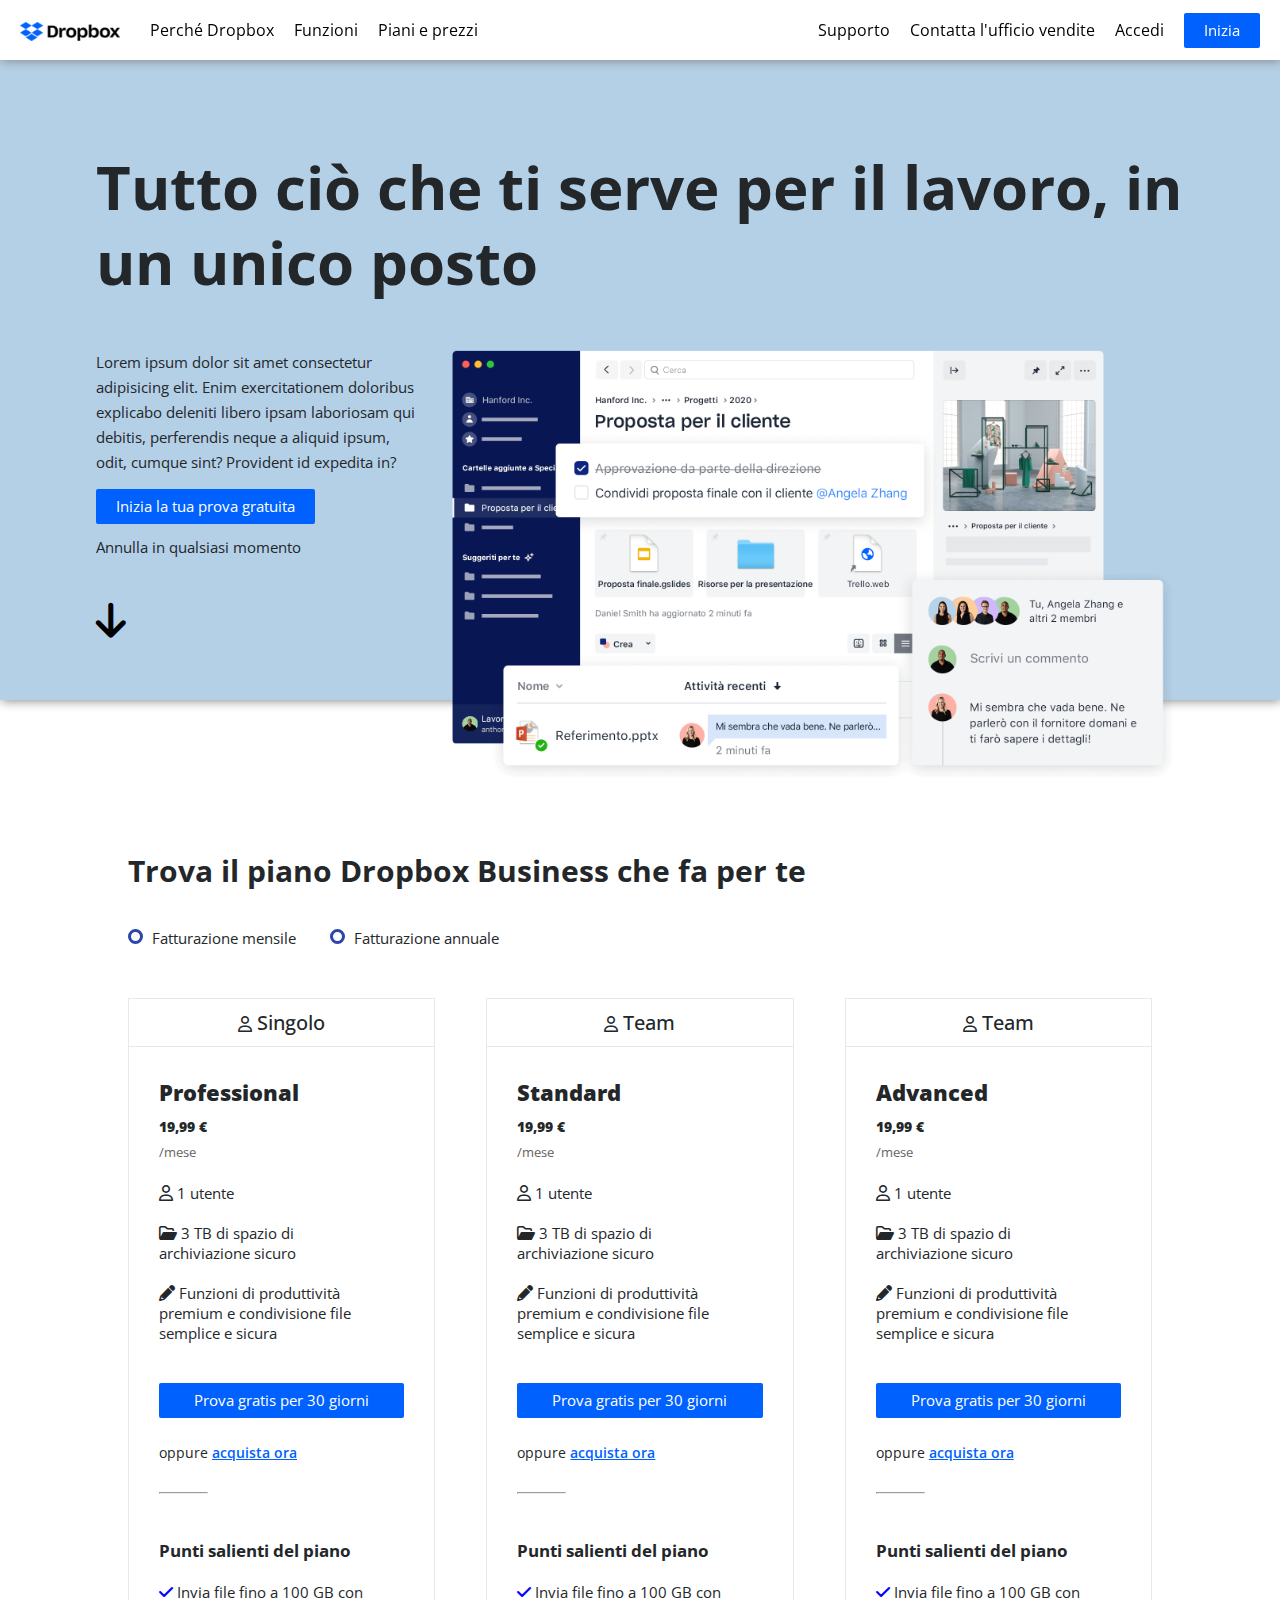
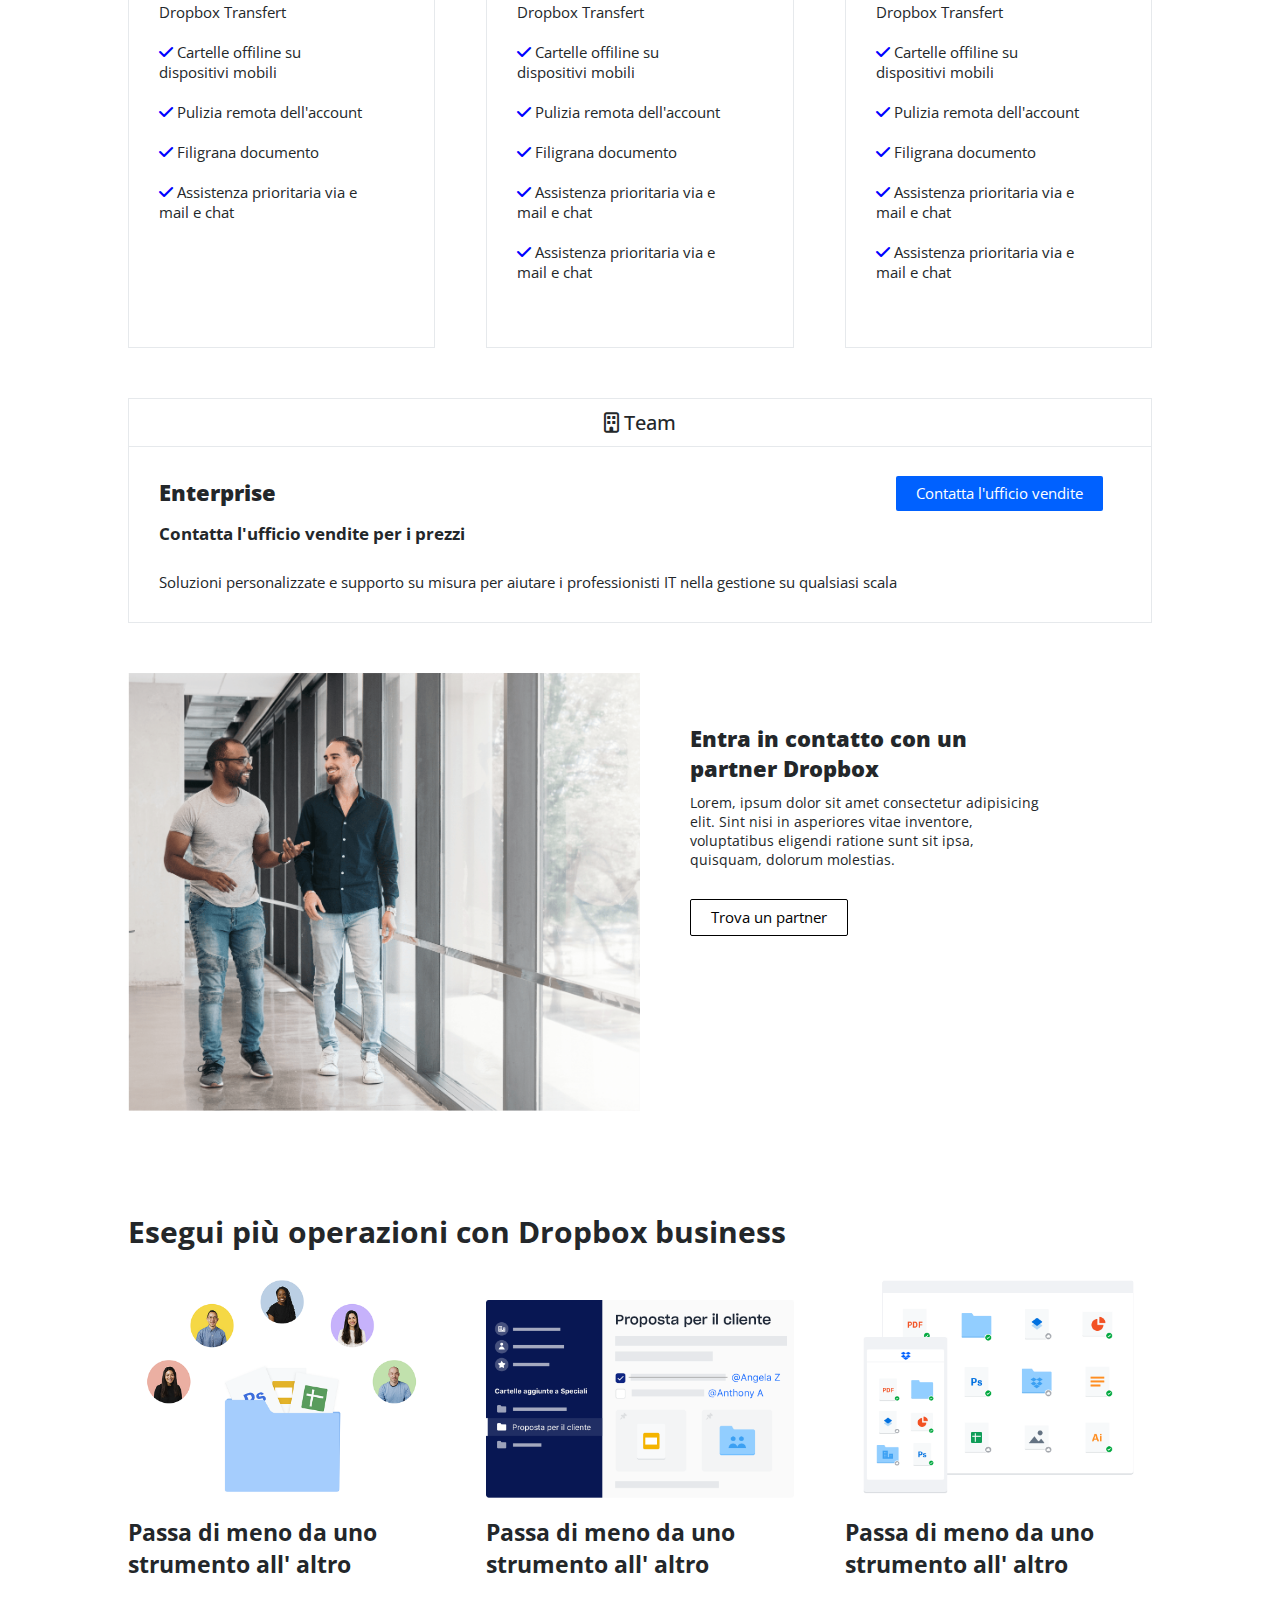
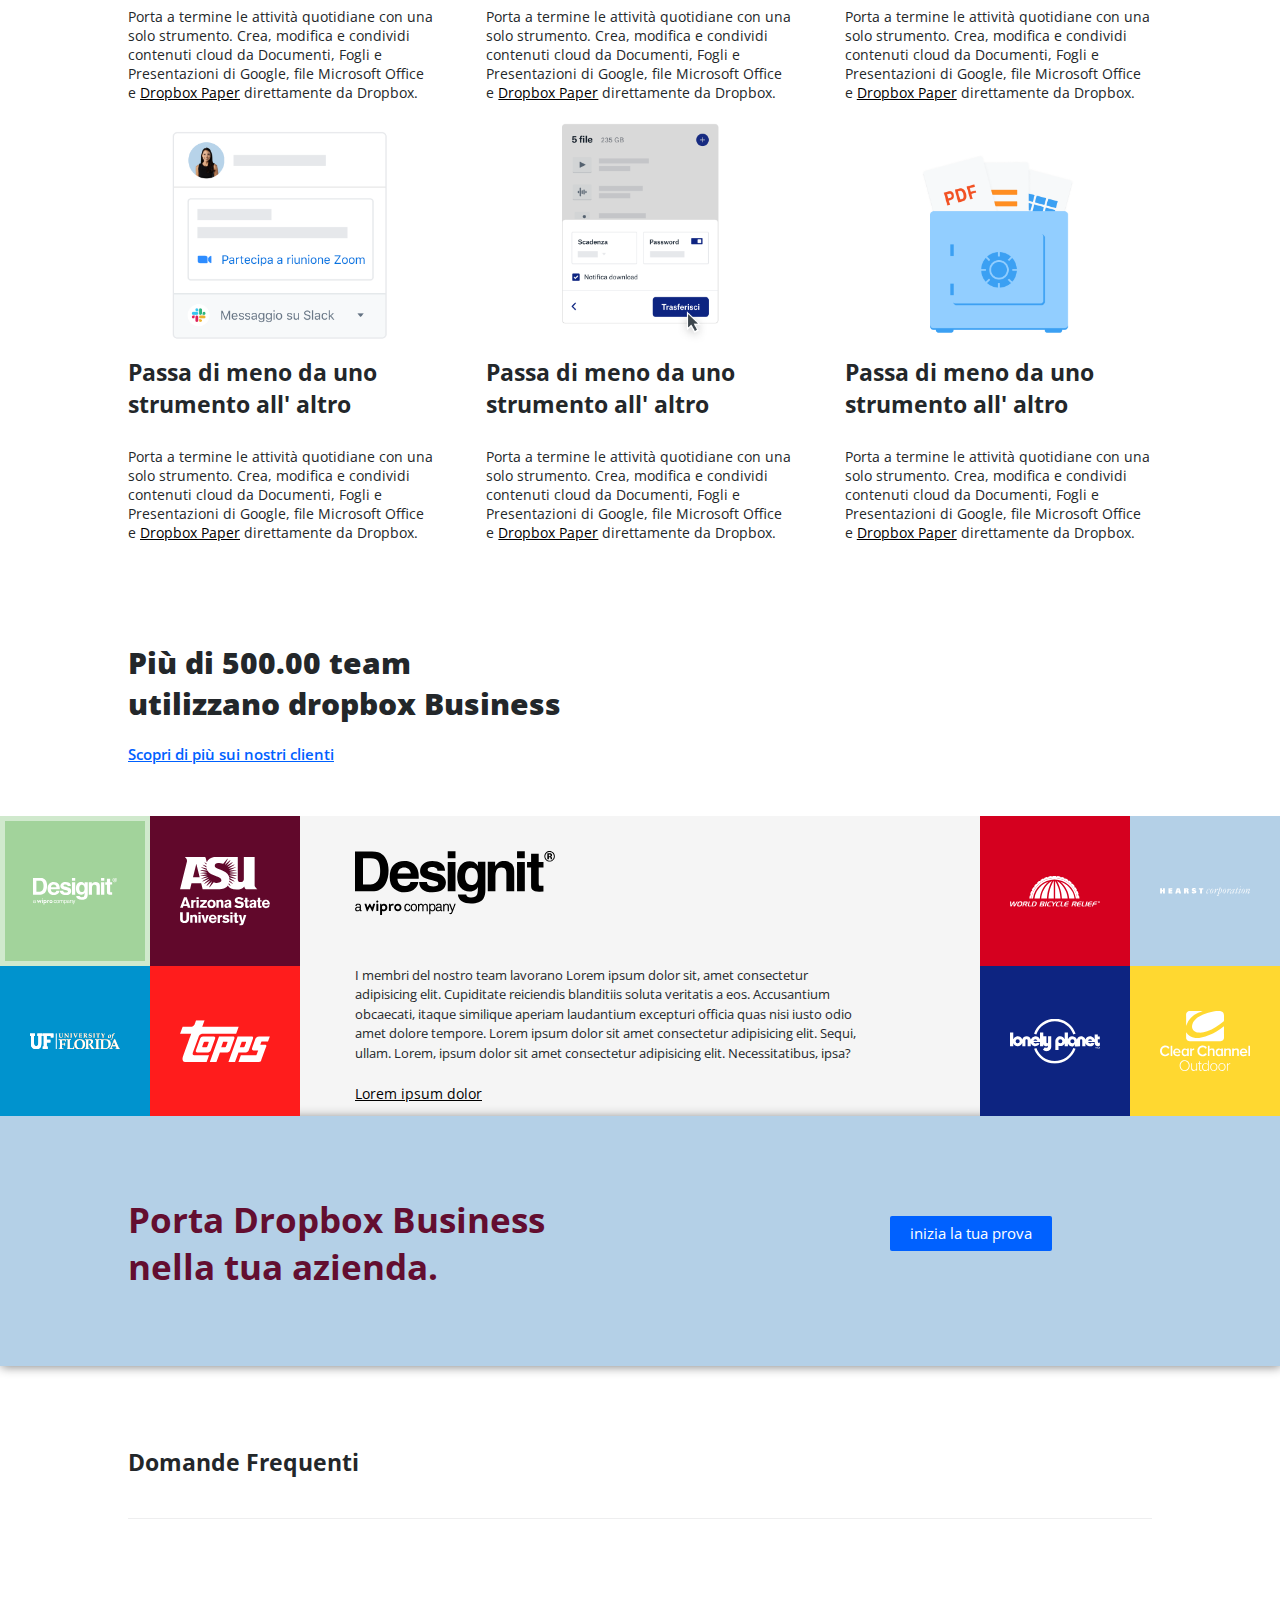
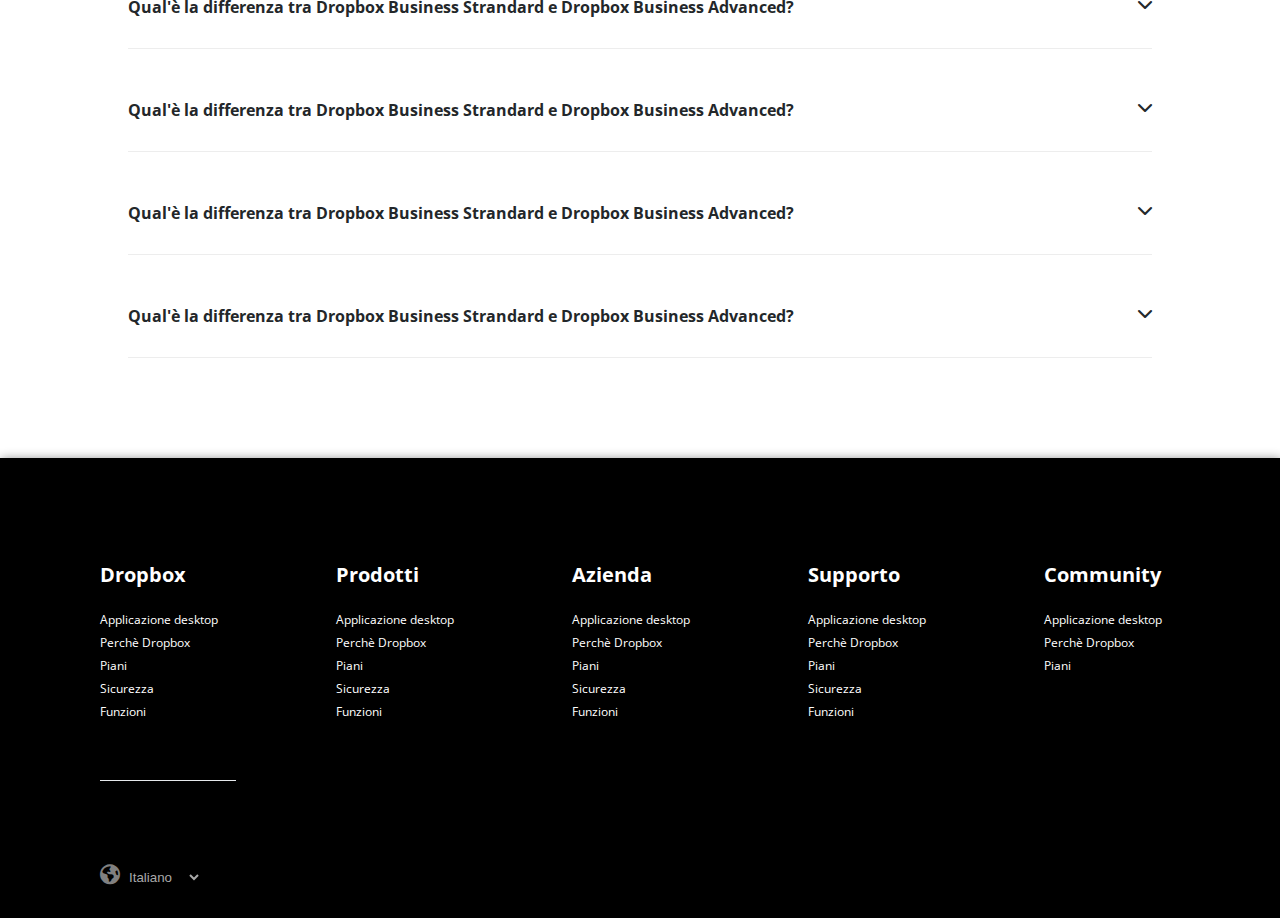
==== commit e69a0bcc: "addedd shadows on box and section" ====
--- a/index.html
+++ b/index.html
@@ -10,53 +10,97 @@
       <link rel="preconnect" href="https://fonts.gstatic.com" crossorigin>
       <link href="https://fonts.googleapis.com/css2?family=Open+Sans:wght@300;400;500;600;700;800&display=swap" rel="stylesheet">
       <title>Dropbox Replica</title>
+      <link rel="icon" type="image/x-icon" href="./img/favicon.ico">
    </head>
    <body>
       <!-- intestazione -->
-      <header class="debug">
+      <header>
          <nav class="clearfix">
-            <div class="left logo debug">
-               <a href="#">   <img src="./img/logo-small.png" alt="">
+            <div class="left logo">
+               <a href="#"><img src="./img/logo-small.png" alt="">
                </a>
             </div>
-            <ul class="left debug">
-               <li><a href="#green">Perch&eacute; Dropbox</a></li>
-               <li><a href="#red">Funzioni</a></li>
-               <li><a href="#yellow">Piani e prezzi</a></li>
-            </ul>
-            <ul class="right debug">
-               <li><a href="#red">Supporto</a></li>
-               <li><a href="#green">Contatta l'ufficio vendite</a></li>
-               <li><a href="#yellow">Accedi</a></li>
+            <ul class="left">
+               <li class="left drop-container">
+                  <a class="nav-drop" href="#green">Perch&eacute; Dropbox</a>
+                  <ul class="drop-ul">
+                     <li class="drop-li"><a href="#">Testo</a></li>
+                     <li class="drop-li"><a href="#">Testo</a></li>
+                     <li class="drop-li"><a href="#">TestoTestoTesto</a>
+                     </li>
+                  </ul>
+               </li>
+               <li class="left drop-container">
+                  <a class="nav-drop" href="#green">Funzioni</a>
+                  <ul class="drop-ul">
+                     <li class="drop-li"><a href="#">Testo</a></li>
+                     <li class="drop-li"><a href="#">Testo</a></li>
+                     <li class="drop-li"><a href="#">TestoTestoTesto</a>
+                     </li>
+                  </ul>
+               </li>
+               <li class="left drop-container">
+                  <a class="nav-drop" href="#green">Piani e prezzi</a>
+                  <ul class="drop-ul">
+                     <li class="drop-li"><a href="#">Testo</a></li>
+                     <li class="drop-li"><a href="#">Testo</a></li>
+                     <li class="drop-li"><a href="#">TestoTestoTesto</a>
+                     </li>
+                  </ul>
+               </li>
+            </ul>
+            <ul class="right">
+               <li class="left drop-container">
+                  <a class="nav-drop" href="#green">Supporto</a>
+                  <ul class="drop-ul">
+                     <li class="drop-li"><a href="#">Testo</a></li>
+                     <li class="drop-li"><a href="#">Testo</a></li>
+                     <li class="drop-li"><a href="#">TestoTestoTesto</a>
+                     </li>
+                  </ul>
+               </li>
+               <li class="left drop-container">
+                  <a class="nav-drop" href="#green">Contatta l'ufficio vendite</a>
+                  <ul class="drop-ul">
+                     <li class="drop-li"><a href="#">Testo</a></li>
+                     <li class="drop-li"><a href="#">Testo</a></li>
+                     <li class="drop-li"><a href="#">TestoTestoTesto</a>
+                     </li>
+                  </ul>
+               </li>
+               <li class="left drop-container">
+                  <a class="nav-drop" href="#green">Accedi</a>
+                  <ul class="drop-ul">
+                     <li class="drop-li"><a href="#">Testo</a></li>
+                     <li class="drop-li"><a href="#">Testo</a></li>
+                     <li class="drop-li"><a href="#">TestoTestoTesto</a>
+                     </li>
+                  </ul>
+               </li>
                <li><a class="btn" href="#yellow">Inizia</a></li>
             </ul>
          </nav>
          <section class="clearfix" id="jumbotron">
             <h1>Tutto ciò che ti serve per il lavoro, in un unico posto</h1>
             <div class="clearfix jumbo-image">
-
-            <div class="left left-column">
-               <p>
-                  Lorem ipsum dolor sit amet consectetur adipisicing elit. Enim exercitationem doloribus explicabo deleniti libero ipsam laboriosam qui debitis, perferendis neque a aliquid ipsum, odit, cumque sint? Provident id expedita in?
-               </p>
-              
-               <a class="btn" href="#">Inizia la tua prova gratuita</a>
-               <p>Annulla in qualsiasi momento</p>
-               <a href="#main">
-                <i class="fa-solid fa-arrow-down"></i>
-               </a>
-
-
-               
-            </div>
-            <div class="left right-column">
-               <img src="./img/jumbo.png" alt="">
-            </div>
+               <div class="left left-column">
+                  <p>
+                     Lorem ipsum dolor sit amet consectetur adipisicing elit. Enim exercitationem doloribus explicabo deleniti libero ipsam laboriosam qui debitis, perferendis neque a aliquid ipsum, odit, cumque sint? Provident id expedita in?
+                  </p>
+                  <a class="btn" href="#">Inizia la tua prova gratuita</a>
+                  <p>Annulla in qualsiasi momento</p>
+                  <a href="#main">
+                  <i class="fa-solid fa-arrow-down"></i>
+                  </a>
+               </div>
+               <div class="left right-column">
+                  <img src="./img/jumbo.png" alt="">
+               </div>
             </div>
          </section>
       </header>
       <!-- / intestazione -->
-      <main id="main" class="clearfix">
+      <main class="clearfix">
          <section class="clearfix container-width">
             <h2>
                Trova il piano Dropbox Business che fa per te
@@ -64,160 +108,159 @@
             <br>
             <ul>
                <li>
-                  <a href=""><span class="Check"></span></a> Fatturazione mensile
+                  <a id="main" href=""><span class="Check"></span></a> Fatturazione mensile
                </li>
                <li>
                   <a href=""><span class="Check"></span></a> Fatturazione annuale
                </li>
             </ul>
             <div class="row">
-                <div class="left debug column">
-                    <h4 class="title-plan">
-                      <i class="fa-regular fa-user"></i>  Singolo
-                    </h4>
-                    <div class="inside">
-                        <h2>Professional</h2>
-                <p>
-                    <span>19,99 €</span> 
-                </p>
-
-                <span>/mese</span>
-                    <ul>
+               <div class="left debug column">
+                  <h4 class="title-plan">
+                     <i class="fa-regular fa-user"></i>  Singolo
+                  </h4>
+                  <div class="inside">
+                     <h2>Professional</h2>
+                     <p>
+                        19,99 €
+                     </p>
+                     <span>/mese</span>
+                     <ul>
                         <li><i class="fa-regular fa-user"></i>
-                    1 utente</li>
+                           1 utente
+                        </li>
                         <li><i class="fa-regular fa-folder-open"></i> 
-                    3 TB di spazio di archiviazione sicuro</li>
+                           3 TB di spazio di archiviazione sicuro
+                        </li>
                         <li><i class="fa-solid fa-pencil"></i>
-                             Funzioni di produttività premium e condivisione file semplice e sicura
-                        </li>
-                    </ul>
-                  <div class="btn">
-                     Prova gratis per 30 giorni
-                  </div>
-
-                  <p>
-                      oppure 
-                     <a href="#">acquista ora</a>
-                  </p>
-                  <hr>
-                  <h5>
-                     Punti salienti del piano
-                  </h5>
-                  <ul>
-                     <li><i class="fa-solid fa-check"></i> Invia file fino a 100 GB</li>
-                     <li><i class="fa-solid fa-check"></i> Cartelle offiline su dispositivi mobili</li>
-                     <li><i class="fa-solid fa-check"></i> Pulizia remota dell'account</li>
-                     <li><i class="fa-solid fa-check"></i> Filigrana documento</li>
-                     <li><i class="fa-solid fa-check"></i> Assistenza prioritaria via e mail e chat</li>
-                  </ul> 
-                    </div>
-               </div>
-
+                           Funzioni di produttività premium e condivisione file semplice e sicura
+                        </li>
+                     </ul>
+                     <div class="btn">
+                        <a href="">Prova gratis per 30 giorni
+                        </a>
+                     </div>
+                     <p>
+                        oppure 
+                        <a href="#">acquista ora</a>
+                     </p>
+                     <hr>
+                     <h5>
+                        Punti salienti del piano
+                     </h5>
+                     <ul>
+                        <li><i class="fa-solid fa-check"></i> Invia file fino a 100 GB con Dropbox Transfert</li>
+                        <li><i class="fa-solid fa-check"></i> Cartelle offiline su dispositivi mobili</li>
+                        <li><i class="fa-solid fa-check"></i> Pulizia remota dell'account</li>
+                        <li><i class="fa-solid fa-check"></i> Filigrana documento</li>
+                        <li><i class="fa-solid fa-check"></i> Assistenza prioritaria via e mail e chat</li>
+                     </ul>
+                  </div>
+               </div>
                <div class="left debug column">
-                <h4 class="title-plan">
-                  <i class="fa-regular fa-user"></i>  Singolo
-                </h4>
-                <div class="inside">
-                    <h2>Professional</h2>
-            <p>
-                <span>19,99 €</span> 
-            </p>
-
-            <span>/mese</span>
-                <ul>
-                    <li><i class="fa-regular fa-user"></i>
-                1 utente</li>
-                    <li><i class="fa-regular fa-folder-open"></i> 
-                3 TB di spazio di archiviazione sicuro</li>
-                    <li><i class="fa-solid fa-pencil"></i>
-                         Funzioni di produttività premium e condivisione file semplice e sicura
-                    </li>
-                </ul>
-              <div class="btn">
-                 Prova gratis per 30 giorni
-              </div>
-
-              <p>
-                  oppure 
-                 <a href="#">acquista ora</a>
-              </p>
-              <hr>
-              <h5>
-                 Punti salienti del piano
-              </h5>
-              <ul>
-                 <li><i class="fa-solid fa-check"></i> Invia file fino a 100 GB</li>
-                 <li><i class="fa-solid fa-check"></i> Cartelle offiline su dispositivi mobili</li>
-                 <li><i class="fa-solid fa-check"></i> Pulizia remota dell'account</li>
-                 <li><i class="fa-solid fa-check"></i> Filigrana documento</li>
-                 <li><i class="fa-solid fa-check"></i> Assistenza prioritaria via e mail e chat</li>
-              </ul> 
-                </div>
-           </div>
-        
-           <div class="left debug column">
-            <h4 class="title-plan">
-              <i class="fa-regular fa-user"></i>  Singolo
-            </h4>
-            <div class="inside">
-                <h2>Professional</h2>
-        <p>
-            <span>19,99 €</span> 
-        </p>
-
-        <span>/mese</span>
-        <ul>
-            <li><i class="fa-regular fa-user"></i>
-        1 utente</li>
-            <li><i class="fa-regular fa-folder-open"></i> 
-        3 TB di spazio di archiviazione sicuro</li>
-            <li><i class="fa-solid fa-pencil"></i>
-                 Funzioni di produttività premium e condivisione file semplice e sicura
-            </li>
-        </ul>
-           
-          <div class="btn">
-             Prova gratis per 30 giorni
-          </div>
-
-          <p>
-              oppure 
-             <a href="#">acquista ora</a>
-          </p>
-          <hr>
-          <h5>
-             Punti salienti del piano
-          </h5>
-          <ul>
-             <li><i class="fa-solid fa-check"></i> Invia file fino a 100 GB</li>
-             <li><i class="fa-solid fa-check"></i> Cartelle offiline su dispositivi mobili</li>
-             <li><i class="fa-solid fa-check"></i> Pulizia remota dell'account</li>
-             <li><i class="fa-solid fa-check"></i> Filigrana documento</li>
-             <li><i class="fa-solid fa-check"></i> Assistenza prioritaria via e mail e chat</li>
-          </ul> 
-            </div>
-       </div>
-            </div>
-         </section>
-
+                  <h4 class="title-plan">
+                     <i class="fa-regular fa-user"></i>  Team
+                  </h4>
+                  <div class="inside">
+                     <h2>Standard</h2>
+                     <p>
+                        19,99 €
+                     </p>
+                     <span>/mese</span>
+                     <ul>
+                        <li><i class="fa-regular fa-user"></i>
+                           1 utente
+                        </li>
+                        <li><i class="fa-regular fa-folder-open"></i> 
+                           3 TB di spazio di archiviazione sicuro
+                        </li>
+                        <li><i class="fa-solid fa-pencil"></i>
+                           Funzioni di produttività premium e condivisione file semplice e sicura
+                        </li>
+                     </ul>
+                     <div class="btn">
+                        <a href="">Prova gratis per 30 giorni
+                        </a>
+                     </div>
+                     <p>
+                        oppure 
+                        <a href="#">acquista ora</a>
+                     </p>
+                     <hr>
+                     <h5>
+                        Punti salienti del piano
+                     </h5>
+                     <ul>
+                        <li><i class="fa-solid fa-check"></i> Invia file fino a 100 GB con Dropbox Transfert</li>
+                        <li><i class="fa-solid fa-check"></i> Cartelle offiline su dispositivi mobili</li>
+                        <li><i class="fa-solid fa-check"></i> Pulizia remota dell'account</li>
+                        <li><i class="fa-solid fa-check"></i> Filigrana documento</li>
+                        <li><i class="fa-solid fa-check"></i> Assistenza prioritaria via e mail e chat</li>
+                        <li><i class="fa-solid fa-check"></i> Assistenza prioritaria via e mail e chat</li>
+                     </ul>
+                  </div>
+               </div>
+               <div class="left debug column">
+                  <h4 class="title-plan">
+                     <i class="fa-regular fa-user"></i>  Team
+                  </h4>
+                  <div class="inside">
+                     <h2>Advanced</h2>
+                     <p>
+                        19,99 €
+                     </p>
+                     <span>/mese</span>
+                     <ul>
+                        <li><i class="fa-regular fa-user"></i>
+                           1 utente
+                        </li>
+                        <li><i class="fa-regular fa-folder-open"></i> 
+                           3 TB di spazio di archiviazione sicuro
+                        </li>
+                        <li><i class="fa-solid fa-pencil"></i>
+                           Funzioni di produttività premium e condivisione file semplice e sicura
+                        </li>
+                     </ul>
+                     <div class="btn">
+                        <a href="">Prova gratis per 30 giorni
+                        </a>
+                     </div>
+                     <p>
+                        oppure 
+                        <a href="#">acquista ora</a>
+                     </p>
+                     <hr>
+                     <h5>
+                        Punti salienti del piano
+                     </h5>
+                     <ul>
+                        <li><i class="fa-solid fa-check"></i> Invia file fino a 100 GB con Dropbox Transfert</li>
+                        <li><i class="fa-solid fa-check"></i> Cartelle offiline su dispositivi mobili</li>
+                        <li><i class="fa-solid fa-check"></i> Pulizia remota dell'account</li>
+                        <li><i class="fa-solid fa-check"></i> Filigrana documento</li>
+                        <li><i class="fa-solid fa-check"></i> Assistenza prioritaria via e mail e chat</li>
+                        <li><i class="fa-solid fa-check"></i> Assistenza prioritaria via e mail e chat</li>
+                     </ul>
+                  </div>
+               </div>
+            </div>
+         </section>
          <article class="clearfix debug container-width">
             <h4 class="title-plan">
-                <i class="fa-regular fa-building"></i> Team
+               <i class="fa-regular fa-building"></i> Team
             </h4>
-              <div class="inside left">
-                <h2>Enterprise</h2> 
-                    <h5>Contatta l'ufficio vendite per i prezzi</h5>
-                    <br>
-                    <p>Soluzioni personalizzate e supporto su misura per aiutare i professionisti IT nella gestione su qualsiasi scala
-                    </p>   
-              </div>
+            <div class="left">
+               <h2>Enterprise</h2>
+               <h5>Contatta l'ufficio vendite per i prezzi</h5>
+               <br>
+               <p>Soluzioni personalizzate e supporto su misura per aiutare i professionisti IT nella gestione su qualsiasi scala
+               </p>
+            </div>
             <div>
-            <a class="btn right" href="">Contatta l'ufficio vendite</a>
+               <a class="btn right" href="">Contatta l'ufficio vendite</a>
             </div>
          </article>
-
-        
-         <section class="container-width clearfix debug">
+         <section class="container-width clearfix">
             <div>
                <img class="partner-image left" src="./img/partner.png" alt="">
                <div class="container-section left">
@@ -227,103 +270,100 @@
                   <p>
                      Lorem, ipsum dolor sit amet consectetur adipisicing elit. Sint nisi in asperiores vitae inventore, voluptatibus eligendi ratione sunt sit ipsa, quisquam, dolorum molestias.
                   </p>
-                  <a href="#" class="btn">Trova un partner</a>
-               </div>
-            </div>
-         </section>
-
- <!-- SECTION 6 COLUMN -->
+                  <a href="#" id="btn-white" class=" btn">Trova un partner</a>
+               </div>
+            </div>
+         </section>
+         <!-- SECTION 6 COLUMN -->
          <section class="clearfix container-width">
             <h2>Esegui più operazioni con Dropbox business</h2>
-                <div class="spacing">
-                   <div class="left column">
-                      <img src="./img/business-feature-switching-tools.png" alt="">
-                      <div>
-                        <h3>Passa da uno strumento ad un altro</h3>
-                        <br>
-                        <p>
-                           Porta a termine le attività quotidiane con una solo strumento. Crea, modifica e condividi contenuti cloud da Documenti, Fogli e Presentazioni di Google, file Microsoft Office e <span>Dropbox Paper</span> direttamente da Dropbox.
-                        </p>
-                      </div>
-                   </div>
-                   <div class="left column">
-                      <img src="./img//business-feature-coordinate-it.png" alt="">
-                      <div>
-                        <h3>Passa da uno strumento ad un altro</h3>
-                        <br>
-                        <p>
-                           Porta a termine le attività quotidiane con una solo strumento. Crea, modifica e condividi contenuti cloud da Documenti, Fogli e Presentazioni di Google, file Microsoft Office e <span>Dropbox Paper</span> direttamente da Dropbox.
-                        </p>
-                      </div>
-                   </div>
-                
-                   <div class="left column">
-                      <img src="./img/business-feature-multi-device.png" alt="">
-                      <div>
-                        <h3>Passa da uno strumento ad un altro</h3>
-                        <br>
-                        <p>
-                           Porta a termine le attività quotidiane con una solo strumento. Crea, modifica e condividi contenuti cloud da Documenti, Fogli e Presentazioni di Google, file Microsoft Office e <span>Dropbox Paper</span> direttamente da Dropbox.
-                        </p>
-                      </div>
-                   </div>
-                </div>
-               
-                <div class="spacing">
-                   <div class="left column">
-                      <img src="./img/business-feature-integrations-it.png" alt="">
-                      <div>
-                         <h3>Passa da uno strumento ad un altro</h3>
-                         <br>
-                         <p>
-                            Porta a termine le attività quotidiane con una solo strumento. Crea, modifica e condividi contenuti cloud da Documenti, Fogli e Presentazioni di Google, file Microsoft Office e <span>Dropbox Paper</span> direttamente da Dropbox.
-                         </p>
-                      </div>
-                   </div>
-                   <div class="left column">
-                      <img src="./img/business-feature-send-files-it.png" alt="">
-                      <div>
-                        <h3>Passa da uno strumento ad un altro</h3>
-                        <br>
-                        <p>
-                           Porta a termine le attività quotidiane con una solo strumento. Crea, modifica e condividi contenuti cloud da Documenti, Fogli e Presentazioni di Google, file Microsoft Office e <span>Dropbox Paper</span> direttamente da Dropbox.
-                        </p>
-                      </div>
-                   </div>
-                   
-                   <div class="left column">
-                      <img src="./img/business-feature-security.png" alt="">
-                      <div>
-                        <h3>Passa da uno strumento ad un altro</h3>
-                        <br>
-                        <p>
-                           Porta a termine le attività quotidiane con una solo strumento. Crea, modifica e condividi contenuti cloud da Documenti, Fogli e Presentazioni di Google, file Microsoft Office e <span>Dropbox Paper</span> direttamente da Dropbox.
-                        </p>
-                      </div>
-                   </div>
-                </div>
-                <h2>
-                    Più di 500.00 team utilizzano dropbox Business
-                </h2>
-                <p>
-                    <a href="#">Scopri di più sui nostri clienti</a>
-                </p>
-            
-             
-         </section>
-         <section class="debug clearfix">
+            <div>
+               <div class="left column">
+                  <img src="./img/business-feature-switching-tools.png" alt="">
+                  <div>
+                     <h3>Passa di meno da uno strumento all' altro</h3>
+                     <br>
+                     <p>
+                        Porta a termine le attività quotidiane con una solo strumento. Crea, modifica e condividi contenuti cloud da Documenti, Fogli e Presentazioni di Google, file Microsoft Office e <span>Dropbox Paper</span> direttamente da Dropbox.
+                     </p>
+                  </div>
+               </div>
+               <div class="left column">
+                  <img src="./img//business-feature-coordinate-it.png" alt="">
+                  <div>
+                     <h3>Passa di meno da uno strumento all' altro</h3>
+                     <br>
+                     <p>
+                        Porta a termine le attività quotidiane con una solo strumento. Crea, modifica e condividi contenuti cloud da Documenti, Fogli e Presentazioni di Google, file Microsoft Office e <span>Dropbox Paper</span> direttamente da Dropbox.
+                     </p>
+                  </div>
+               </div>
+               <div class="left column">
+                  <img src="./img/business-feature-multi-device.png" alt="">
+                  <div>
+                     <h3>Passa di meno da uno strumento all' altro</h3>
+                     <br>
+                     <p>
+                        Porta a termine le attività quotidiane con una solo strumento. Crea, modifica e condividi contenuti cloud da Documenti, Fogli e Presentazioni di Google, file Microsoft Office e <span>Dropbox Paper</span> direttamente da Dropbox.
+                     </p>
+                  </div>
+               </div>
+            </div>
+            <div class="spacing">
+               <div class="left column">
+                  <img src="./img/business-feature-integrations-it.png" alt="">
+                  <div>
+                     <h3>Passa di meno da uno strumento all' altro</h3>
+                     <br>
+                     <p>
+                        Porta a termine le attività quotidiane con una solo strumento. Crea, modifica e condividi contenuti cloud da Documenti, Fogli e Presentazioni di Google, file Microsoft Office e <span>Dropbox Paper</span> direttamente da Dropbox.
+                     </p>
+                  </div>
+               </div>
+               <div class="left column">
+                  <img src="./img/business-feature-send-files-it.png" alt="">
+                  <div>
+                     <h3>Passa di meno da uno strumento all' altro</h3>
+                     <br>
+                     <p>
+                        Porta a termine le attività quotidiane con una solo strumento. Crea, modifica e condividi contenuti cloud da Documenti, Fogli e Presentazioni di Google, file Microsoft Office e <span>Dropbox Paper</span> direttamente da Dropbox.
+                     </p>
+                  </div>
+               </div>
+               <div class="left column">
+                  <img src="./img/business-feature-security.png" alt="">
+                  <div>
+                     <h3>Passa di meno da uno strumento all' altro</h3>
+                     <br>
+                     <p>
+                        Porta a termine le attività quotidiane con una solo strumento. Crea, modifica e condividi contenuti cloud da Documenti, Fogli e Presentazioni di Google, file Microsoft Office e <span>Dropbox Paper</span> direttamente da Dropbox.
+                     </p>
+                  </div>
+               </div>
+            </div>
+         </section>
+         <div class="container-width">
+            <h2>
+               Più di 500.00 team<br> utilizzano dropbox Business
+            </h2>
+            <p>
+               <a href="#">Scopri di più sui nostri clienti</a>
+            </p>
+         </div>
+         <!-- riquadri colorati con logo -->
+         <section class="clearfix">
             <div class="clearfix container-square">
                <div class="clearfix left column3">
-                  <div class="square left">
+                  <div id="designit" class="square left">
                      <img class="centered" src="./img/designit.svg" alt="">
                   </div>
-                  <div class="square left">
+                  <div id="asu" class="square left">
                      <img class="centered" src="./img/arizona_state_university.svg" alt="">
                   </div>
-                  <div class="square left">
+                  <div id="university" class="square left">
                      <img class="centered" src="./img/university_of_florida.svg" alt="">
                   </div>
-                  <div class="square left">
+                  <div id="topps" class="square left">
                      <img class="centered" src="./img/topps.svg" alt="">
                   </div>
                </div>
@@ -331,101 +371,136 @@
                   <img src="./img/designit.svg" alt="">
                   <p>
                      I membri del nostro team lavorano Lorem ipsum dolor sit, amet consectetur adipisicing elit. Cupiditate reiciendis blanditiis soluta veritatis a eos. Accusantium obcaecati, itaque similique aperiam laudantium excepturi officia quas nisi iusto odio amet dolore tempore.
+                     Lorem ipsum dolor sit amet consectetur adipisicing elit. Sequi, ullam.
+                     Lorem, ipsum dolor sit amet consectetur adipisicing elit. Necessitatibus, ipsa?
+                     <br>
+                     <br>
+                     <span>Lorem ipsum dolor </span>
                   </p>
                   <br>
-                  Lorem ipsum dolor
                </div>
                <div class="column3 right">
-                  <div class="square right">
-                     <img class="centered" src="./img/designit.svg" alt="">
-                  </div>
-                  <div class="square right">
-                     <img class="centered" src="./img/arizona_state_university.svg" alt="">
-                  </div>
-                  <div class="square right">
-                     <img class="centered" src="./img/university_of_florida.svg" alt="">
-                  </div>
-                  <div class="square right">
-                     <img class="centered" src="./img/topps.svg" alt="">
-                  </div>
-               </div>
-            </div>
-         </section>
-
-         <section class="clearfix box debug">
+                  <div id="hearst" class="square right">
+                     <img class="centered" src="./img/hearst_corp.svg" alt="">
+                  </div>
+                  <div id="wbr" class="square right">
+                     <img class="centered" src="./img/world_bicycle_relief.svg" alt="">
+                  </div>
+                  <div id="clearChannel" class="square right">
+                     <img class="centered" src="./img/clear_channel.svg" alt="">
+                  </div>
+                  <div id="lonely" class="square right">
+                     <img class="centered" src="./img/lonely_planet.svg" alt="">
+                  </div>
+               </div>
+            </div>
+         </section>
+         <!-- / riquadri colorati con logo -->
+         <section class="clearfix box">
             <article class="container-width">
-                <div class="left">
-               <h2>
-                  Porta Dropbox Business nella tua azienda.
-               </h2>
-                </div>
+               <div class="left">
+                  <h2>
+                     Porta Dropbox Business nella tua azienda.
+                  </h2>
+               </div>
                <a class="btn right" href="#">inizia la tua prova</a>
             </article>
          </section>
-
          <section class="container-width">
             <h3>
                Domande Frequenti
             </h3>
             <br>
-            <hr>
             <div class="dropdown">
-               <p class="dropbtn">Qual'è la diferenza tra Dropbox Business Strandard e Dropbox Business Advanced?</p>
+               <p class="dropbtn">Qual'è la differenza tra Dropbox Business Strandard e Dropbox Business Advanced? <i class="right fa-solid fa-chevron-down"></i></p>
                <div class="dropdown-content">
                   <p>Lorem ipsum dolor sit amet consectetur adipisicing elit. Doloribus necessitatibus natus rerum culpa voluptate. Nemo deleniti hic nisi accusamus quae!
                   </p>
                </div>
-               <br>
-               <hr>
-               <br>
             </div>
             <div class="dropdown">
-               <p class="dropbtn">Qual'è la diferenza tra Dropbox Business Strandard e Dropbox Business Advanced?</p>
+               <p class="dropbtn">Qual'è la differenza tra Dropbox Business Strandard e Dropbox Business Advanced? <i class="right fa-solid fa-chevron-down"></i></p>
                <div class="dropdown-content">
                   <p>Lorem ipsum dolor sit amet consectetur adipisicing elit. Doloribus necessitatibus natus rerum culpa voluptate. Nemo deleniti hic nisi accusamus quae!
                   </p>
                </div>
-               <br>
-               <hr>
-               <br>
             </div>
             <div class="dropdown">
-               <p class="dropbtn">Qual'è la diferenza tra Dropbox Business Strandard e Dropbox Business Advanced?</p>
+               <p class="dropbtn">Qual'è la differenza tra Dropbox Business Strandard e Dropbox Business Advanced? <i class="right fa-solid fa-chevron-down"></i></p>
                <div class="dropdown-content">
                   <p>Lorem ipsum dolor sit amet consectetur adipisicing elit. Doloribus necessitatibus natus rerum culpa voluptate. Nemo deleniti hic nisi accusamus quae!
                   </p>
                </div>
-               <br>
-               <hr>
-              
             </div>
             <div class="dropdown">
-               <p class="dropbtn">Qual'è la diferenza tra Dropbox Business Strandard e Dropbox Business Advanced?</p>
+               <p class="dropbtn">Qual'è la differenza tra Dropbox Business Strandard e Dropbox Business Advanced? <i class="right fa-solid fa-chevron-down"></i></p>
                <div class="dropdown-content">
                   <p>Lorem ipsum dolor sit amet consectetur adipisicing elit. Doloribus necessitatibus natus rerum culpa voluptate. Nemo deleniti hic nisi accusamus quae!
                   </p>
                </div>
-               <br>
-               <br>
-               <hr>
-               <br>
             </div>
          </section>
       </main>
       <!-- / corpo -->
       <!-- footer -->
       <footer>
-          <aside class="clearfix debug">
-
-          <h4>Dropbox</h4>
-          <ul>
-              <li><a href="">Applicazione desktop</a></li>
-              <li><a href="">Perchè Dropbox</a></li>
-              <li><a href="">Piani</a></li>
-              <li><a href="">Sicurezza</a></li>
-              <li><a href="">Funzioni</a></li>
-          </ul>
-          </aside>
+         <aside class="clearfix">
+            <ul class="left">
+               <li>Dropbox</li>
+               <br>
+               <li><a href="">Applicazione desktop</a></li>
+               <li><a href="">Perchè Dropbox</a></li>
+               <li><a href="">Piani</a></li>
+               <li><a href="">Sicurezza</a></li>
+               <li><a href="">Funzioni</a></li>
+            </ul>
+            <ul class="left">
+               <li>Prodotti</li>
+               <br>
+               <li><a href="">Applicazione desktop</a></li>
+               <li><a href="">Perchè Dropbox</a></li>
+               <li><a href="">Piani</a></li>
+               <li><a href="">Sicurezza</a></li>
+               <li><a href="">Funzioni</a></li>
+            </ul>
+            <ul class="left">
+               <li>Azienda</li>
+               <br>
+               <li><a href="">Applicazione desktop</a></li>
+               <li><a href="">Perchè Dropbox</a></li>
+               <li><a href="">Piani</a></li>
+               <li><a href="">Sicurezza</a></li>
+               <li><a href="">Funzioni</a></li>
+            </ul>
+            <ul class="left">
+               <li>Supporto</li>
+               <br>
+               <li><a href="">Applicazione desktop</a></li>
+               <li><a href="">Perchè Dropbox</a></li>
+               <li><a href="">Piani</a></li>
+               <li><a href="">Sicurezza</a></li>
+               <li><a href="">Funzioni</a></li>
+            </ul>
+            <ul class="left">
+               <li>Community</li>
+               <br>
+               <li><a href="">Applicazione desktop</a></li>
+               <li><a href="">Perchè Dropbox</a></li>
+               <li><a href="">Piani</a></li>
+            </ul>
+         </aside>
+         <div class="custom-select">
+            <i class="fa-solid fa-earth-americas"></i>
+            <select>
+              <option value="0">Italiano</option>
+              <option value="1">Inglese</option>
+              <option value="2">Tedesco</option>
+              <option value="3">Francese</option>
+              <option value="4">Spagnolo</option>
+              <option value="5">Siciliano</option>
+              <option value="6">Russo</option>
+            </select>
+         </div>
       </footer>
       <!-- / footer -->
    </body>
--- a/css/style.css
+++ b/css/style.css
@@ -33,7 +33,7 @@
 div .right-column img{
     width: 100%;
     min-width: 600px;
-    max-width: 800px;
+    max-width: 900px;
 }
 
 /* header */
@@ -41,10 +41,23 @@
     height: 700px;
     width: 100%;
     line-height: 60px;
+    box-shadow:1px 1px 10px #888888;
     background-color: #b4d0e7;
 }
+
+main section:nth-child(3){
+    margin-top: 100px;
+    margin-bottom:100px;  
+}
+
+main section:nth-child(4){
+    
+    
+}
+
 section article{
     height: 250px;
+    width: 200px;
 }
 
 #jumbotron{
@@ -63,6 +76,41 @@
 
 
 /* NavBar */
+.drop-container{
+    position: relative;
+}
+.drop-ul{
+    padding-top: 10px;
+    padding-bottom: 20px;
+    border-radius: 5px;
+    display: none;
+    position: absolute;
+    bottom:0;
+    transform: translateY(101%);
+    background-color:rgba(0, 0, 0, 0.8);
+    width: 150px;
+}
+.drop-li{
+    text-align: center;
+    margin-top: 10px;
+    display:block;
+    line-height: 1.5;
+    padding: 5px;
+}
+.drop-li a{
+    text-decoration: none;
+    color:rgb(255, 0, 0);
+    font-weight: 600;
+}
+.drop-li:hover{
+    border-radius: 5px;
+    color: #0061FF;
+    background-color: white;
+}
+.nav-drop:hover + .drop-ul, .drop-ul:hover{
+    display: block;
+}
+
 nav .logo img{
     width: 100px;
     vertical-align: middle;
@@ -72,6 +120,7 @@
     width: 150px;
 }
 nav{
+    box-shadow:1px 1px 10px #888888;
     z-index: 1000;
     min-width: 1000px;
     background-color: white;
@@ -83,6 +132,7 @@
 
 }
 nav li a{
+    padding:19px 0;
     text-decoration: none;
     color: black;
 }
@@ -99,10 +149,12 @@
 }
 
 nav li a:hover{
-    color: rgb(0, 47, 255);
+    
+    border-bottom:2px solid #0061ff;
+    color:#ff0000;
 }
 nav li a:active{
-    background-color: #dedede;
+    background-color: #54bbff38;
 }
 
 /* / NavBar */
@@ -110,7 +162,7 @@
 /* main */
 main{
     width: 100%;
-    padding-top:200px;
+    padding-top:150px;
 }
 .container-width{
     width: 80%;
@@ -118,12 +170,52 @@
 }
 
 .debug{
-   border: 1px solid black;
+   border: 1px solid #e6e9ec;
+}
+main div:nth-child(3){
+    
+}
+main>div{
+    padding-top: 100px;
+    padding-bottom: 50px;
+}
+main>div h2{
+    font-size: 30px;
+    width: 60%;
+}
+main>div a{
+    font-size: 15px;
+    font-weight: 600;
+    color:#0061ff;
 }
 /* /Main */
 
 /* Buttons */
-.btn {
+#btn-white{
+    text-align: center;
+    display: inline-block;
+    border-radius: 2px;
+    border: 1px solid black;
+    margin-top: 30px;
+    color: #000000;
+    text-decoration: none;
+    padding: 10px 20px;
+    font-size: 15px;
+    line-height: 15px;
+    background-color: white;
+}
+#btn-white:hover{
+    background-color: rgba(0, 0, 0, 0.2);
+}
+a:hover{
+    color: red;
+}
+
+div .column .btn{
+  width: 100%;
+}
+.btn{
+    text-align: center;
     display: inline-block;
     border-radius: 2px;
     background-color:#0061ff;
@@ -133,45 +225,101 @@
     font-size: 15px;
     line-height: 15px;
 }
+.btn:hover{
+    background-color: rgba(0, 0, 0, 0.5);
+}
 
 .Check{
     color: blue;
-    line-height: 30px;
-    width: 20px;
-    text-align: center;
-    vertical-align: middle;
+    line-height: 15px;
+    width: 15px;
     display: inline-block;
-    height: 20px;
-    font-size: 18px;
+    height: 15px;
+   
     border-radius: 50%;
     margin-right: 5px;
-    border: 3px solid #2d46aa;
+    border:3px solid #2d46aa;  
+}
+
+.Check:hover{
+    border: 5px solid #2d46aa;
 }
 .fa-arrow-down{
-    padding-top: 30px;
+    padding-top:40px;
     color: black;
     font-size:40px;
     font-weight: 600;
 }
-.fa-solid{
-    color: black;
+footer .fa-earth-americas{
+    font-size: 1em;
+    font-weight:600;
+    color: grey;
+}
+footer .fa-caret-up{
+    font-size: 1em;
+    font-weight:600;
+    color: grey;
+}
+.fa-arrow{
+    color: rgb(0, 0, 0);
     font-size:40px;
     font-weight: 600;
 }
+.fa-check{
+    color: blue;
+}
 .fa-pencil,
 .fa-user,
-.fa-folder-open{
+.fa-folder-open,
+.fa-check{
+    font-size: 16px;
+}
+.fa-chevron-down:hover .dropdown-content{
+    font-weight: 700;
+    padding-top: 50px;
+    width: 100%;
+    position: relative;
+    display: inline-block;
+
+}
+main article:nth-child(2){
+    top:50px;
+    position: relative;
+}
+main article div{
+    padding:30px 30px 0 30px;
+}
+.inside{
+    min-height:900px;
+    padding:30px 30px 0 30px;
+}
+article div a{
+    padding:50px;
+    position:absolute;
+    bottom:50%;
+    left:75%;
+    
+}
+article div p{
     font-size: 15px;
-  
-}
-.inside{
-    padding:30px;
+    padding-bottom: 30px;
 }
 
 
 /* / Buttons */
 
-
+div .btn a{
+    color:white;
+    text-decoration: none;
+}
+main section ul>li{
+    padding-right: 30px;
+}
+main section>ul{
+   
+    font-size: 15px;
+    margin-right: 50px;
+}
 section ul li{
     display: inline;
     list-style: none;
@@ -181,7 +329,8 @@
 }
 /* Box di sfondo */
 .box{
-    background-color: #8ea1e1;
+    box-shadow:1px 1px 10px #888888;
+    background-color: #b4d0e7;
 }
 
 /* Text Style */
@@ -192,61 +341,135 @@
 div h2{
     padding-bottom:15px;
     font-weight: 800;
-}
-
-div .column p{
-    font-weight: 500;
+    font-size: 22px;
+}
+section div .dropbtn{
+    border-bottom: 1px solid #ededed;
+    font-size: 16px;
+    padding-bottom: 30px;
+}
+section div p{
     font-size: 14px;
+}
+
+main section article{
+    position:relative;
+}
+main section article a {
+    position: absolute;
+    top: 100px;
+    right: 100px;
+}
+main section article h2{
+    width: 50%;
+    position: absolute;
+    top:80px;
+    left:0;
+    font-size: 35px;
+    font-weight: 700;
+    color: #630e30;
+}
+div .column-central,.column p:nth-child(2){
+    font-weight: 800;
+    font-size: 14px;
+}
+hr{
+    margin-top: 30px;
+    margin-bottom: 45px;
+    width: 20%;
+}
+div .column p:nth-child(6){
+    margin-top: 25px;
     
 }
 div p span{
+    text-decoration:none;
     font-size: 14px;
     color:black;
-    font-weight: bold;
-    
-}
+    font-weight: 700;  
+}
+p a{
+    font-weight: 600;
+    color: #0061ff;
+}
+
 div span{
+    padding-bottom: 15px;
     font-size: 13px;
-    display: block;
- 
-    color:darkgrey;
-}
-
+    color:rgb(99, 99, 99);
+}
+div p span{
+    margin: 0;
+    padding: 0;
+    font-weight: 400;
+    text-decoration: underline;
+}
 .title-plan{
     padding: 10px;
     font-weight: 500;
     text-align: center;
-    border-bottom: 1px solid black;
-}
-div .column ul{
+    border-bottom: 1px solid #e6e9ec;
+}
+div .column-central,.column ul{
     padding-bottom: 40px;
 }
-div .column ul li{
+div .column-central,.column ul li{
     font-size: 15px;
     padding-top: 20px;
 }
+div .column-central,.column ul li p{
+    display: block;
+}
+section h2{
+    
+    padding-bottom: 10px;
+}
+section h2:last-child{
+    
+}
 
 /* / Text Style */
-
-
+.spacing{
+    min-height: 550px;
+    padding-top: 50px;
+    margin-bottom: 150px;
+    width: 100%;
+}
+
+main section:last-child{
+    padding-bottom: 100px;
+    padding-top: 80px;
+   
+}
+section>h3:first-child{
+    padding-bottom: 40px;
+    border-bottom: 1px solid #eeeeef;
+}
 /* Dropdown */
 .dropdown-content {
-    padding: 10px;
-    top: 40px;
+   
+    width: 75%;
+    top: 75px;
     display: none;
     position: absolute;
     color: black;
     background-color:#ffffff;
     border-radius: 5px;
-    min-width: 160px;
     box-shadow: 0px 8px 16px 0px rgba(0,0,0,0.3);
     z-index: 1;
   }
+ 
 .dropdown {
+    font-weight: 700;
+    padding-top: 50px;
+    width: 100%;
     position: relative;
     display: inline-block;
   }
-  .dropdown:hover .dropdown-content {
+  .dropdown:hover .dropdown-content{
+    cursor: pointer;
+    padding: 15px;
+    font-weight: 400;
     display: block;
   }
 
@@ -257,17 +480,16 @@
   /* Image Dimension */
 
 .column2 img{
-    padding-bottom: 50px;
+    padding-bottom: 45px;
     width: 200px;
 }
 
-
 .container-section{
+    padding: 50px 0 0 50px;
     width: 40%;
 }
 .container-square{
-    min-width: 1200px;
-    background-color: #dcdcdc;
+    background-color: #f5f5f5;
     width: 100%;
 }
 .square img{
@@ -285,43 +507,50 @@
 }
 .square{
     position: relative;
-    width: 200px;
-    height: 200px;
+    width: 150px;
+    height: 150px;
 }
 /* / Logo box */
 
 /* Divisione in colonne */
-div .left{ 
-}
+
 .column2{
-    margin:0 auto;
+    min-width: 200px;
+    height: 300px;
+    padding: 35px 35px 0 35px;
+    width:45%;
     overflow-y: auto;
-    padding: 45px;
-    font-size:12px;
-    width: 32%;
+}
+div .column2 p{
+    line-height: 1.5;
+    padding: 0;
+    font-size: 13px;
 }
 
 .column3{
-  
-    width: 34%;
+    min-width: 300px;
+    
+    width:25%;
 }
 .row{
-    min-height: 900px;
+    min-height: 1000px;
     padding-top: 50px;
     width: 100%;
 }
-
+.column-central{
+    width:33.3333333;
+}
 .column{
-    width:30%
+    width: 30%;
+}
+main section div .column:nth-child(2){
+    margin: 0 5%;
 }
 
 .left-column{
     width: 30%;
 }
-.column-central{
-    width: 30%;
-    margin:0 5%;
-}
+
 .left-column p{
     font-size: 15px;
 }
@@ -333,14 +562,91 @@
 .right-column{
     width: 70%;
 }
+
+/* Riquadri colorati con logo */
+#designit{
+    border: 5px solid #d0e9cd;
+    background-color: #a2d39b;
+}
+#asu{
+    background-color: #61082b;
+}
+#university{
+    background-color: #0093ce;
+}
+#topps{
+    background-color: #ff1c1c;
+}
+#wbr{
+    background-color: #d5001f;
+}
+#hearst{
+    background-color: #b4d0e7;
+}
+#lonely{
+    background-color: #0d2481;
+}
+#clearChannel{
+    background-color: #ffd830;
+
+}
+
+/* / riquadri colorati con logo */
+
+/* Footer  */
+
 footer{
-
-}
-
-
-
-
-
-
-
-
+    box-shadow:1px 1px 10px #888888;
+    background-color: #000000;
+    color:white;
+}
+footer aside{
+    padding:50px 50px 0 50px;
+    width: 100%;
+    margin: 0 auto;
+}
+footer aside ul{
+    width: 20%;
+    padding: 50px;
+    list-style: none;
+    color: white;
+    font-size: 12px;
+}
+footer aside li{
+  
+    padding: 3px 0px;
+}
+footer li:first-child{
+    font-weight: 700;
+    font-size: 20px;
+}
+footer ul:first-child li:last-child{
+    padding-bottom: 60px;
+    border-bottom: 1px  solid #e6e9ec;
+}
+footer aside li a{
+    text-decoration: none;
+    list-style: none;
+    color: white;
+}
+
+/* Dopdown language */
+.custom-select{
+    background-color: #000000;
+    padding: 30px 0 30px 100px;
+}
+.custom-select select{
+    background-color: #000000;
+    color:darkgrey;
+    border: none;
+}
+
+
+
+
+
+
+
+
+
+
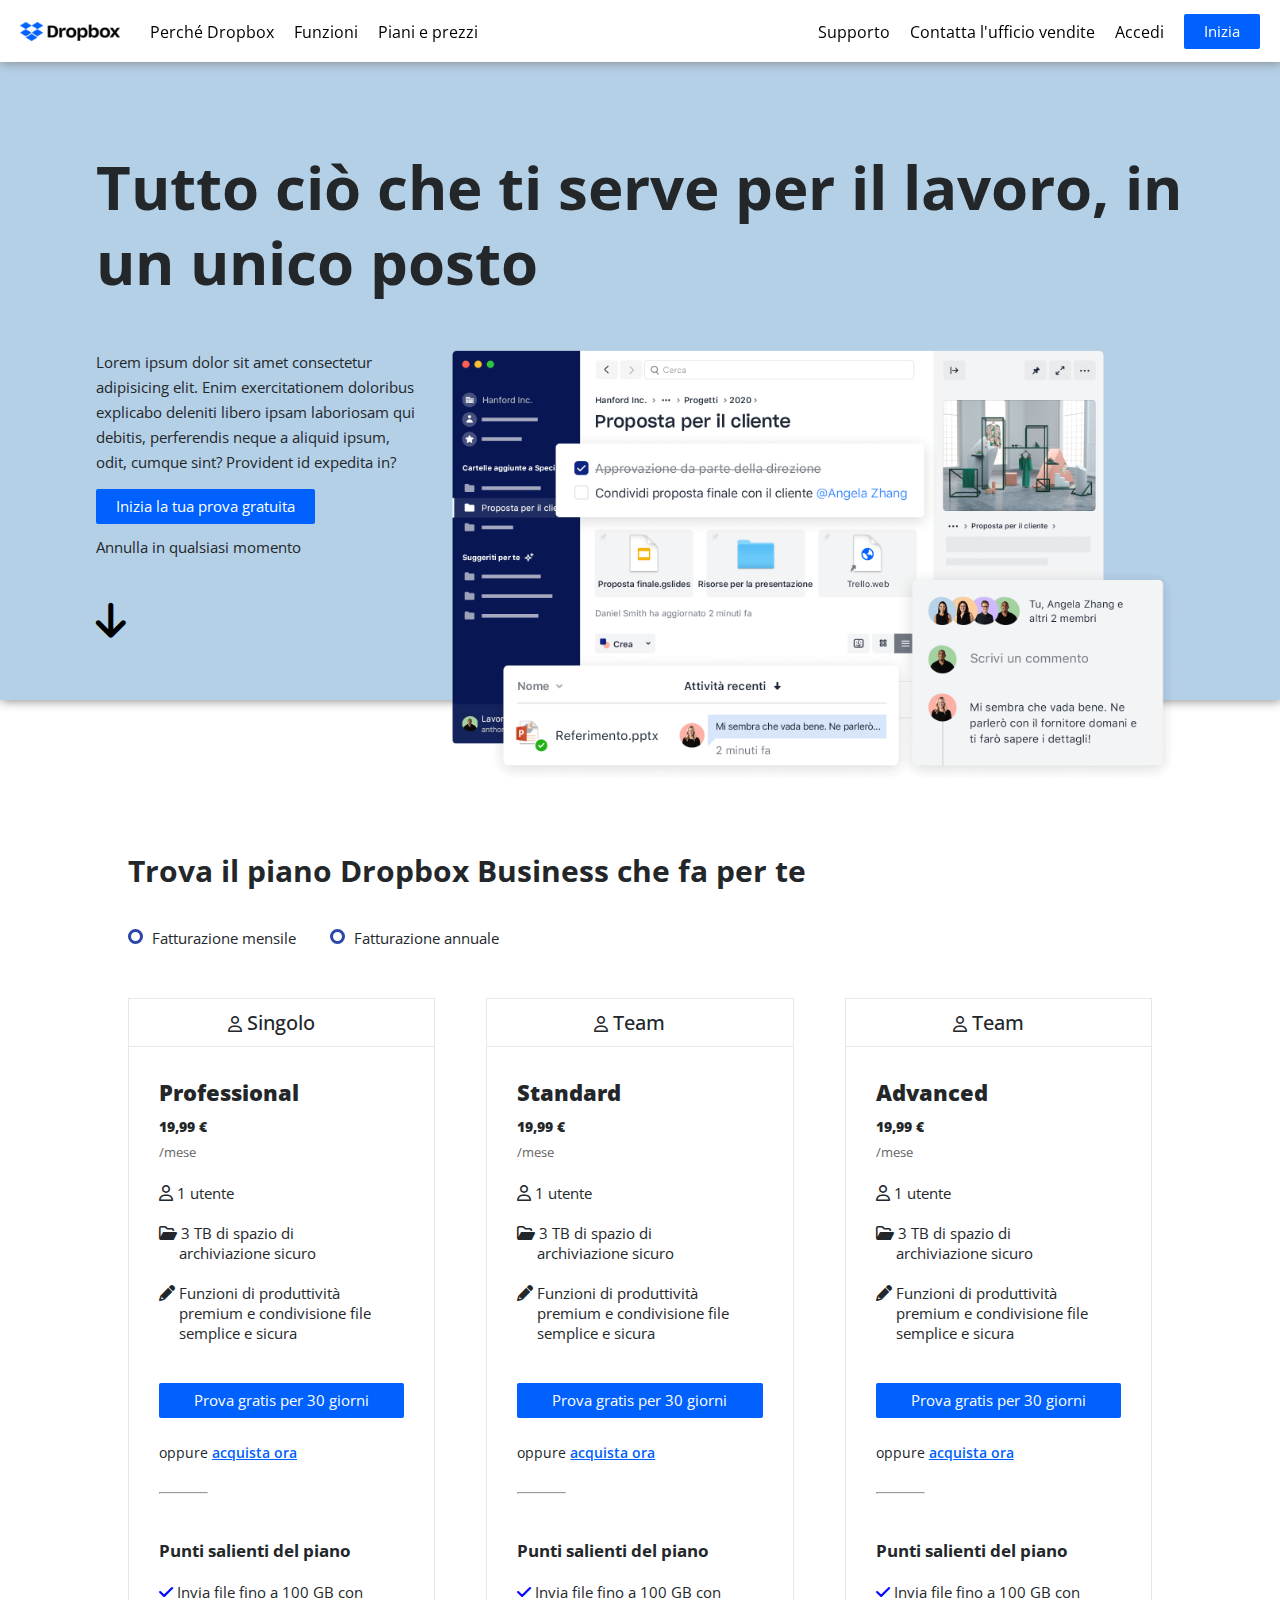
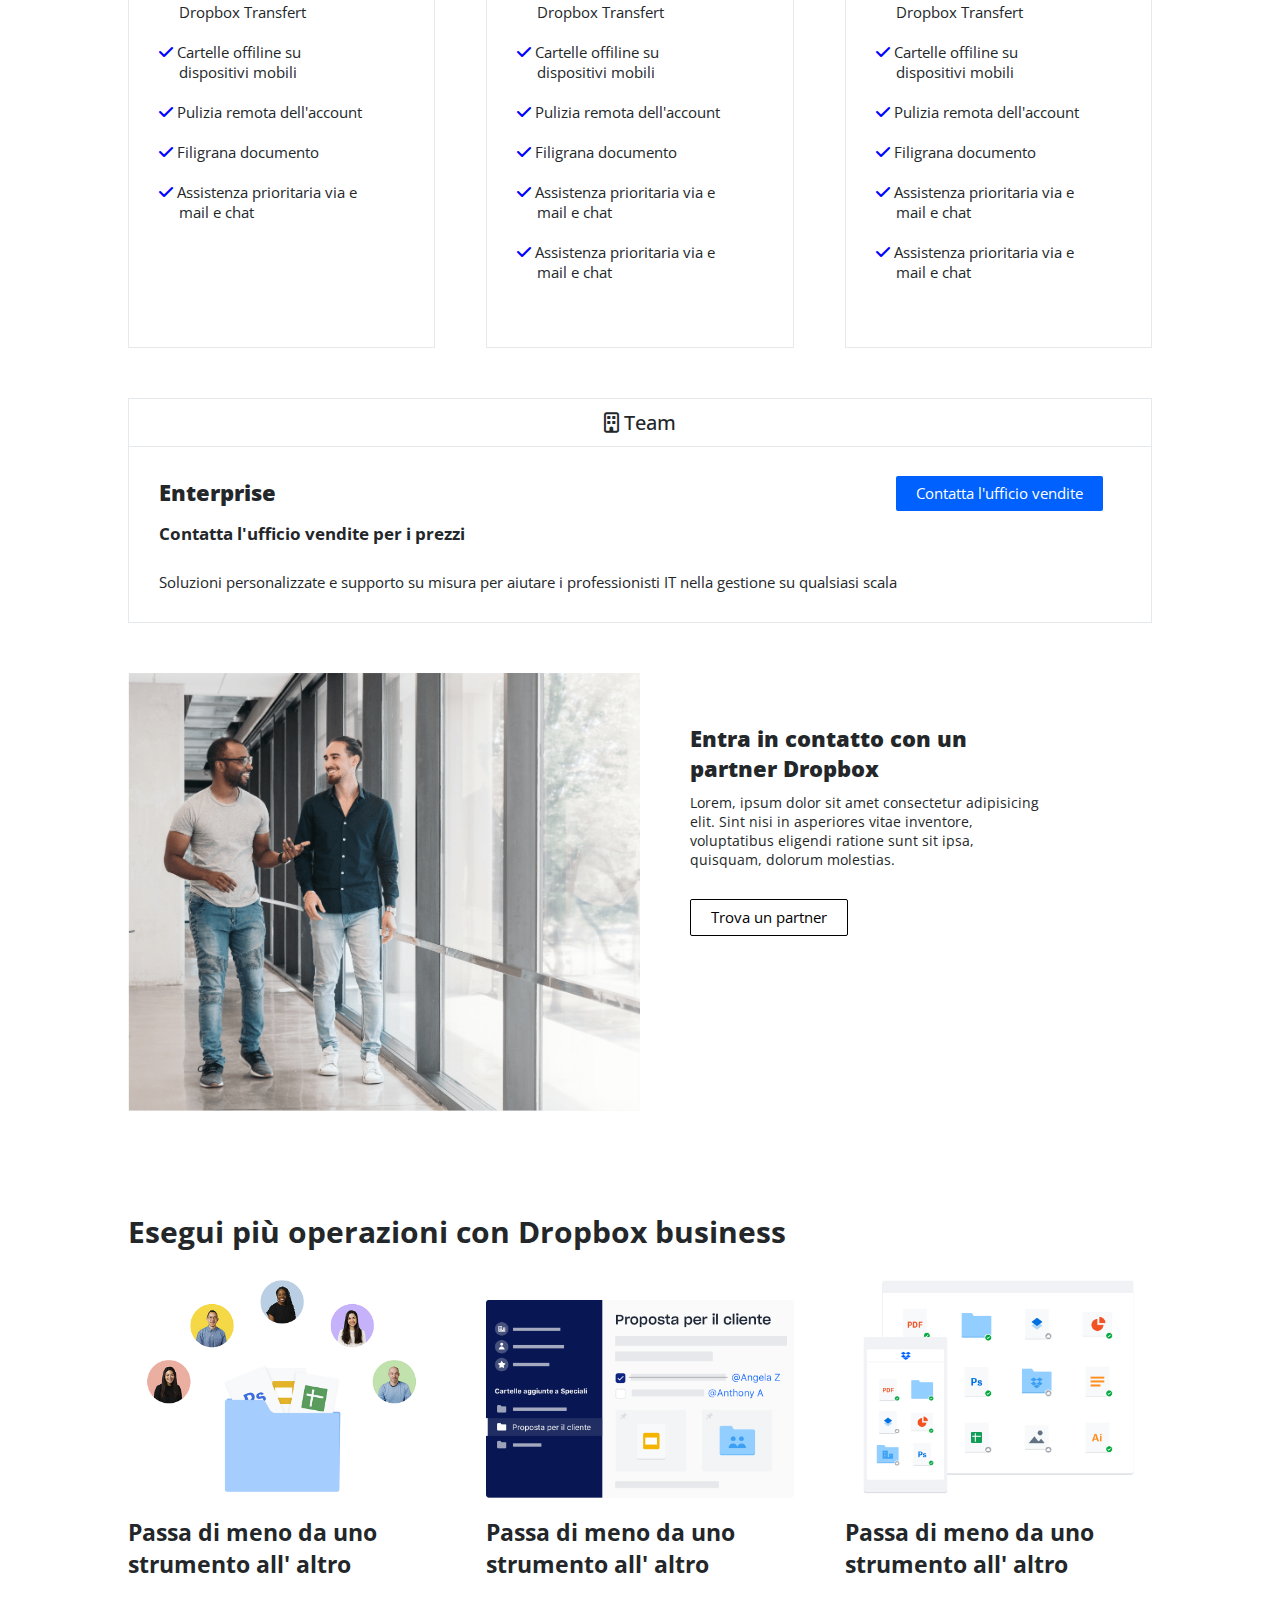
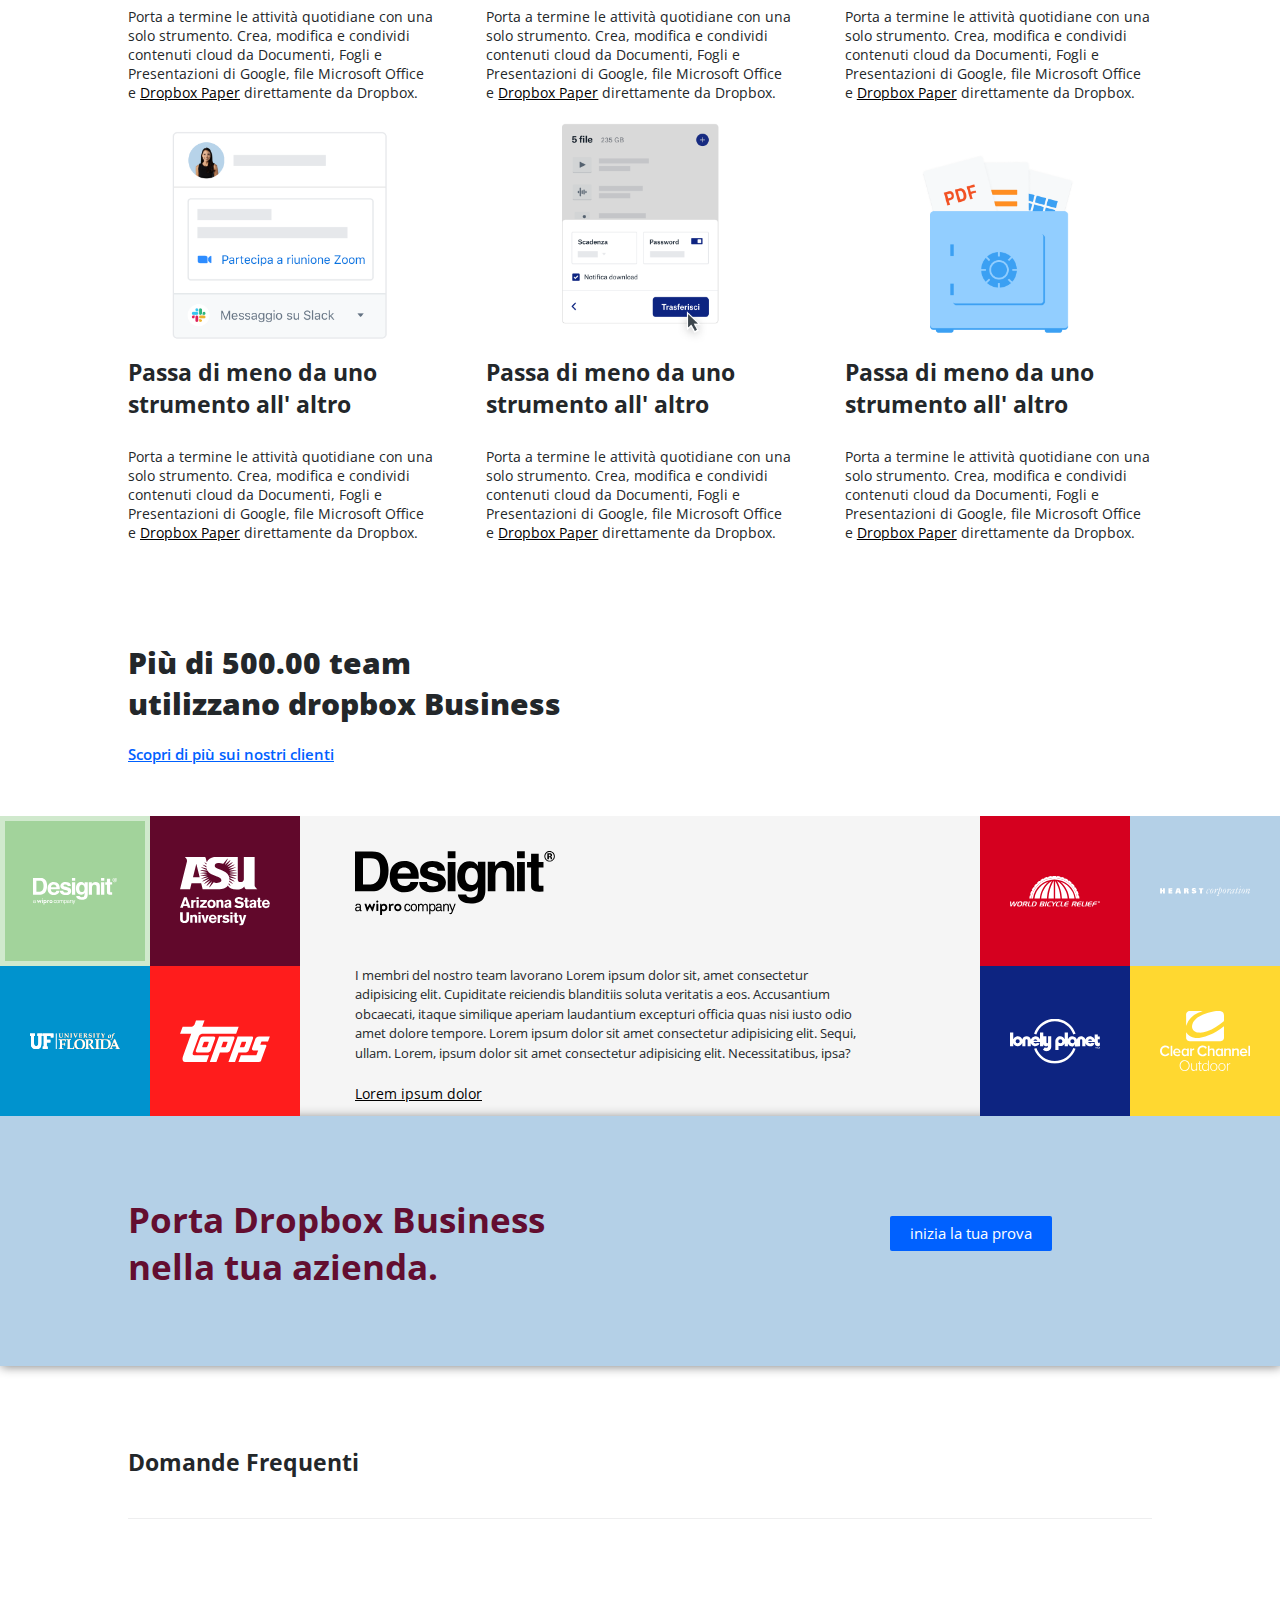
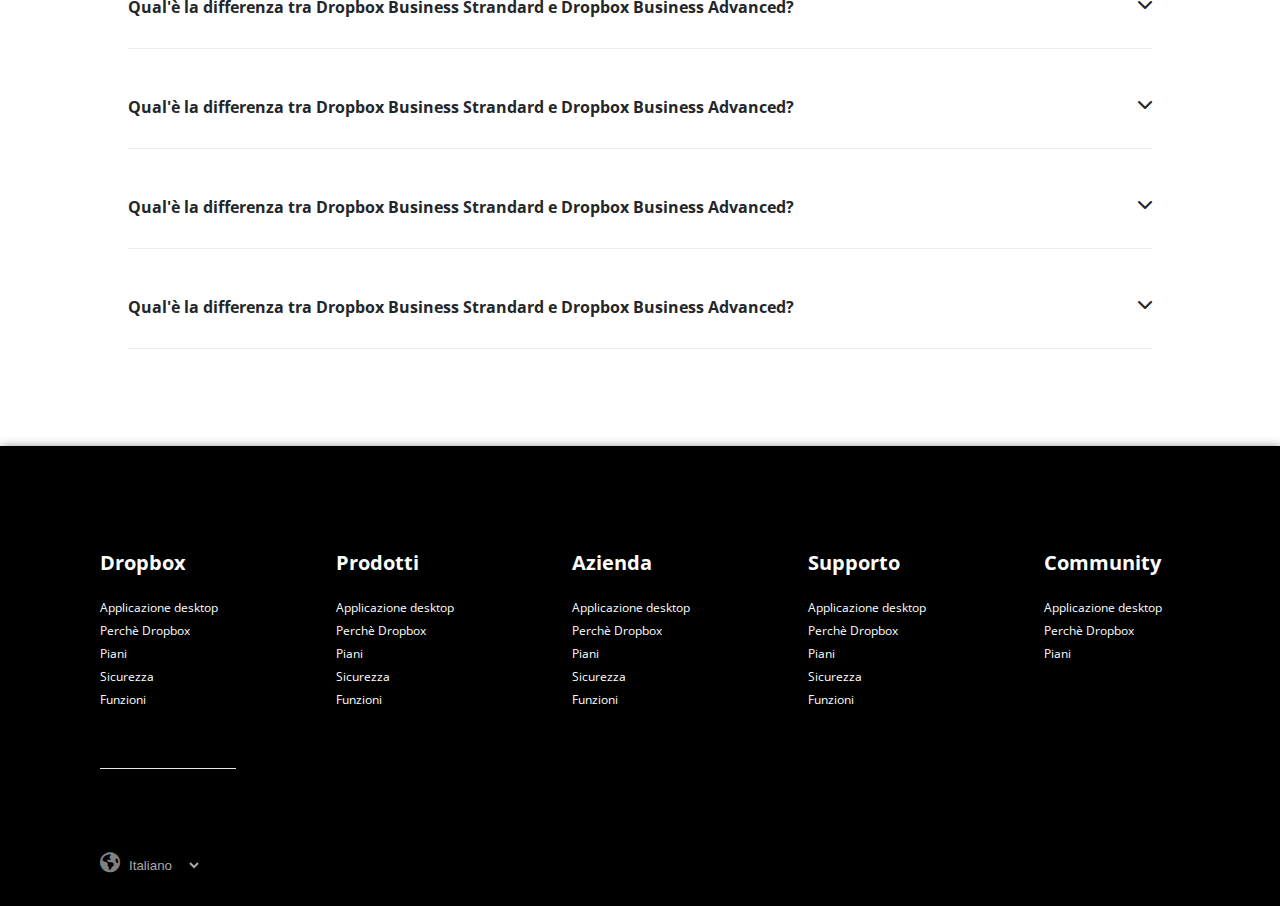
==== commit dacbd7fe: "corrections on dropdown menu + chat box on support page + minor corrections" ====
--- a/index.html
+++ b/index.html
@@ -26,7 +26,7 @@
                   <ul class="drop-ul">
                      <li class="drop-li"><a href="#">Testo</a></li>
                      <li class="drop-li"><a href="#">Testo</a></li>
-                     <li class="drop-li"><a href="#">TestoTestoTesto</a>
+                     <li class="drop-li"><a href="#">TestoTesto</a>
                      </li>
                   </ul>
                </li>
@@ -35,7 +35,7 @@
                   <ul class="drop-ul">
                      <li class="drop-li"><a href="#">Testo</a></li>
                      <li class="drop-li"><a href="#">Testo</a></li>
-                     <li class="drop-li"><a href="#">TestoTestoTesto</a>
+                     <li class="drop-li"><a href="#">TestoTesto</a>
                      </li>
                   </ul>
                </li>
@@ -44,7 +44,7 @@
                   <ul class="drop-ul">
                      <li class="drop-li"><a href="#">Testo</a></li>
                      <li class="drop-li"><a href="#">Testo</a></li>
-                     <li class="drop-li"><a href="#">TestoTestoTesto</a>
+                     <li class="drop-li"><a href="#">TestoTesto</a>
                      </li>
                   </ul>
                </li>
@@ -53,9 +53,9 @@
                <li class="left drop-container">
                   <a class="nav-drop" href="#green">Supporto</a>
                   <ul class="drop-ul">
-                     <li class="drop-li"><a href="#">Testo</a></li>
-                     <li class="drop-li"><a href="#">Testo</a></li>
-                     <li class="drop-li"><a href="#">TestoTestoTesto</a>
+                     <li class="drop-li"><a href="./Bonus/support.html">Support</a></li>
+                     <li class="drop-li"><a href="#">Testo</a></li>
+                     <li class="drop-li"><a href="#">TestoTesto</a>
                      </li>
                   </ul>
                </li>
@@ -64,7 +64,7 @@
                   <ul class="drop-ul">
                      <li class="drop-li"><a href="#">Testo</a></li>
                      <li class="drop-li"><a href="#">Testo</a></li>
-                     <li class="drop-li"><a href="#">TestoTestoTesto</a>
+                     <li class="drop-li"><a href="#">TestoTesto</a>
                      </li>
                   </ul>
                </li>
@@ -73,7 +73,7 @@
                   <ul class="drop-ul">
                      <li class="drop-li"><a href="#">Testo</a></li>
                      <li class="drop-li"><a href="#">Testo</a></li>
-                     <li class="drop-li"><a href="#">TestoTestoTesto</a>
+                     <li class="drop-li"><a href="#">TestoTesto</a>
                      </li>
                   </ul>
                </li>
@@ -413,10 +413,10 @@
             <br>
             <div class="dropdown">
                <p class="dropbtn">Qual'è la differenza tra Dropbox Business Strandard e Dropbox Business Advanced? <i class="right fa-solid fa-chevron-down"></i></p>
-               <div class="dropdown-content">
+               
                   <p>Lorem ipsum dolor sit amet consectetur adipisicing elit. Doloribus necessitatibus natus rerum culpa voluptate. Nemo deleniti hic nisi accusamus quae!
                   </p>
-               </div>
+               
             </div>
             <div class="dropdown">
                <p class="dropbtn">Qual'è la differenza tra Dropbox Business Strandard e Dropbox Business Advanced? <i class="right fa-solid fa-chevron-down"></i></p>
--- a/css/style.css
+++ b/css/style.css
@@ -16,7 +16,7 @@
 body{    
     font-family: 'Open Sans', sans-serif;    
     scroll-behavior: smooth;
-    min-width: 1150px;
+    min-width: 1200px;
     color: #23272a;
     font-size: 20px;
 }
@@ -87,25 +87,25 @@
     position: absolute;
     bottom:0;
     transform: translateY(101%);
-    background-color:rgba(0, 0, 0, 0.8);
-    width: 150px;
+    background-color:rgba(255, 255, 255, 0.8);
+    width: 200px;
 }
 .drop-li{
     text-align: center;
-    margin-top: 10px;
+    margin:15px 30px;
     display:block;
     line-height: 1.5;
-    padding: 5px;
+    padding: 10px 0;
 }
 .drop-li a{
+    padding:10px 30px;
     text-decoration: none;
-    color:rgb(255, 0, 0);
+    color:rgb(0, 0, 0);
     font-weight: 600;
 }
 .drop-li:hover{
     border-radius: 5px;
-    color: #0061FF;
-    background-color: white;
+    background-color: rgba(118, 118, 118, 0.727);
 }
 .nav-drop:hover + .drop-ul, .drop-ul:hover{
     display: block;
@@ -132,7 +132,8 @@
 
 }
 nav li a{
-    padding:19px 0;
+    padding: 19px 0;
+    vertical-align: middle;
     text-decoration: none;
     color: black;
 }
@@ -148,9 +149,8 @@
     list-style-type: none;
 }
 
-nav li a:hover{
-    
-    border-bottom:2px solid #0061ff;
+nav>ul>li>a:nth-child(1):hover{
+    border-bottom:1px solid #0061ff;
     color:#ff0000;
 }
 nav li a:active{
@@ -235,7 +235,6 @@
     width: 15px;
     display: inline-block;
     height: 15px;
-   
     border-radius: 50%;
     margin-right: 5px;
     border:3px solid #2d46aa;  
@@ -272,6 +271,7 @@
 .fa-user,
 .fa-folder-open,
 .fa-check{
+    margin-left: -20px;
     font-size: 16px;
 }
 .fa-chevron-down:hover .dropdown-content{
@@ -414,6 +414,7 @@
     padding-bottom: 40px;
 }
 div .column-central,.column ul li{
+    padding-left:20px;
     font-size: 15px;
     padding-top: 20px;
 }
@@ -446,12 +447,9 @@
     border-bottom: 1px solid #eeeeef;
 }
 /* Dropdown */
-.dropdown-content {
-   
+.dropdown p:last-child{
     width: 75%;
-    top: 75px;
     display: none;
-    position: absolute;
     color: black;
     background-color:#ffffff;
     border-radius: 5px;
@@ -460,22 +458,29 @@
   }
  
 .dropdown {
+    height: 100px;
     font-weight: 700;
     padding-top: 50px;
     width: 100%;
     position: relative;
     display: inline-block;
   }
-  .dropdown:hover .dropdown-content{
+  .dropdown:hover p:last-child{
+    padding: 10px;
+    color: #000000;
     cursor: pointer;
-    padding: 15px;
-    font-weight: 400;
+    font-weight: 700;
     display: block;
   }
-
-  .dropdown:hover .dropbtn {
-    background-color: #ffffff;
+  .dropdown:hover {
+    color: #858585;
+    cursor: pointer;
+    font-weight: 700;
+    
   }
+  
+
+  
 
   /* Image Dimension */
 
